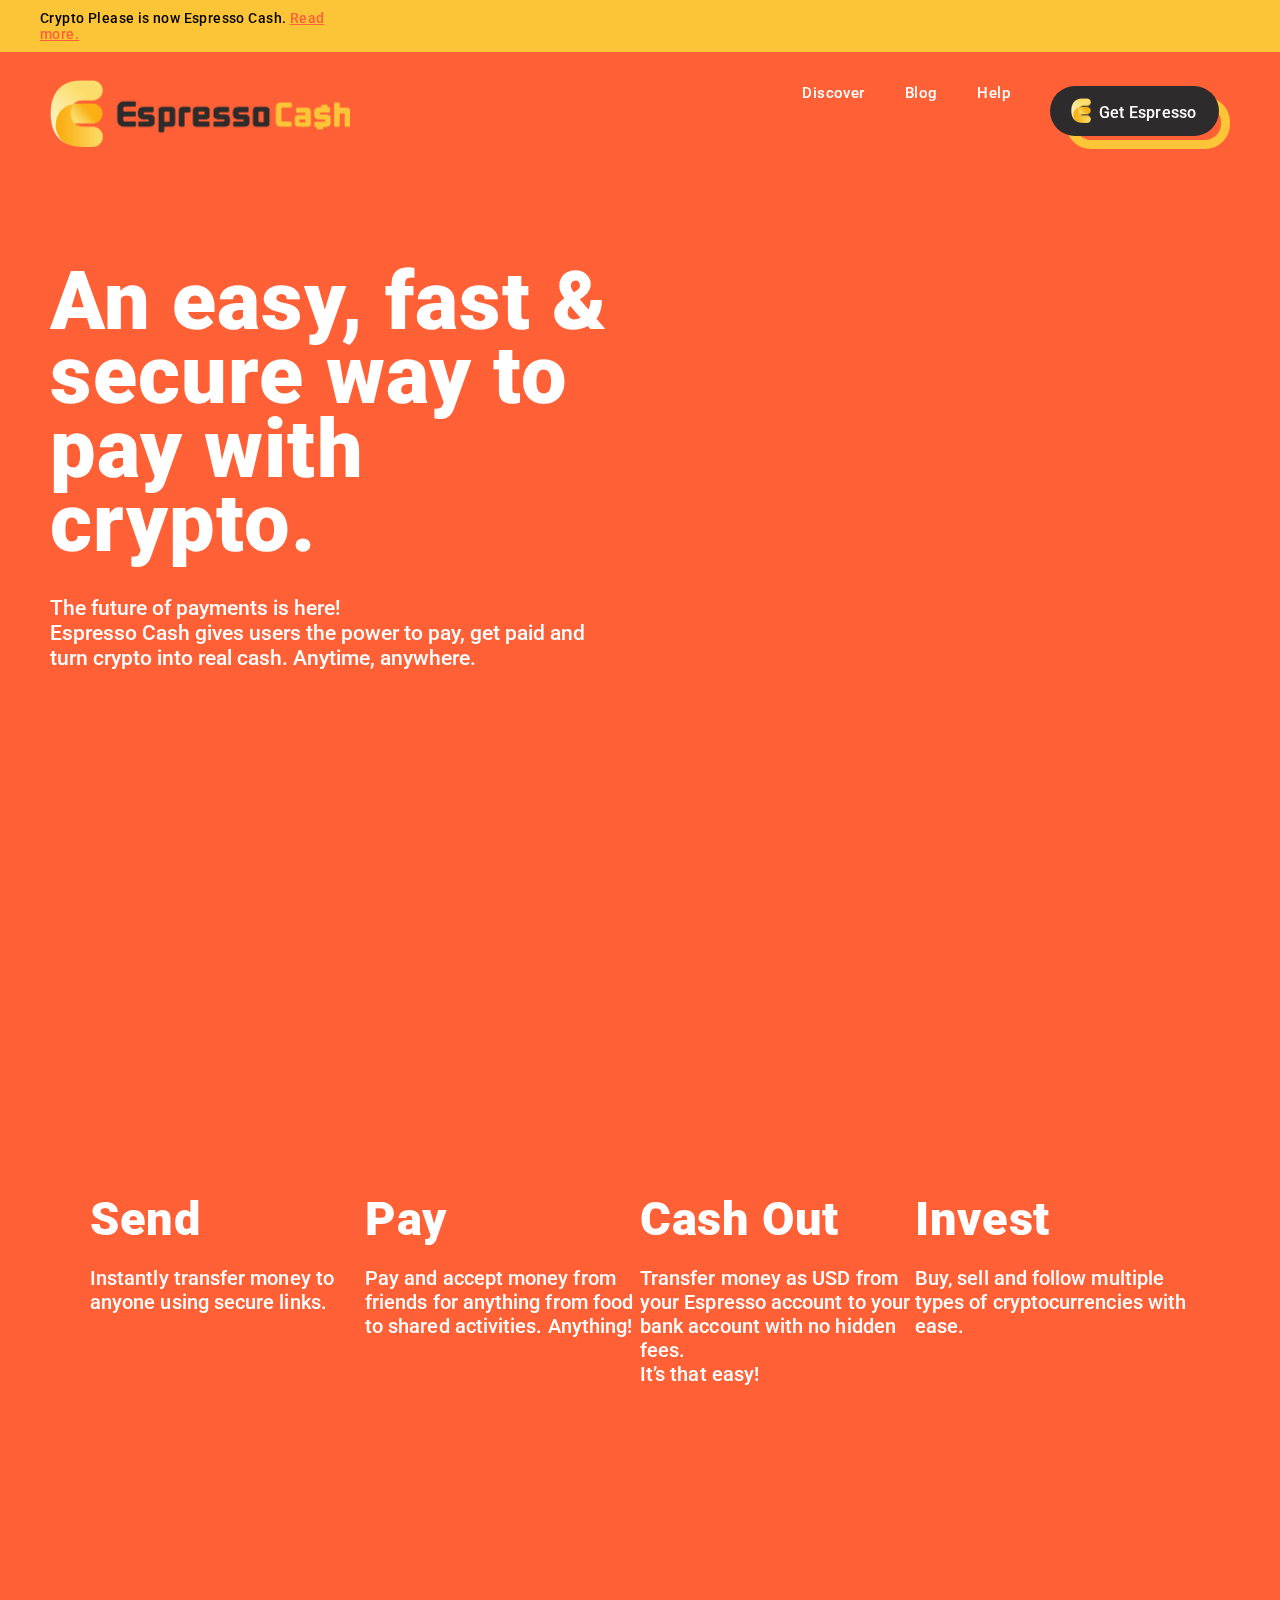
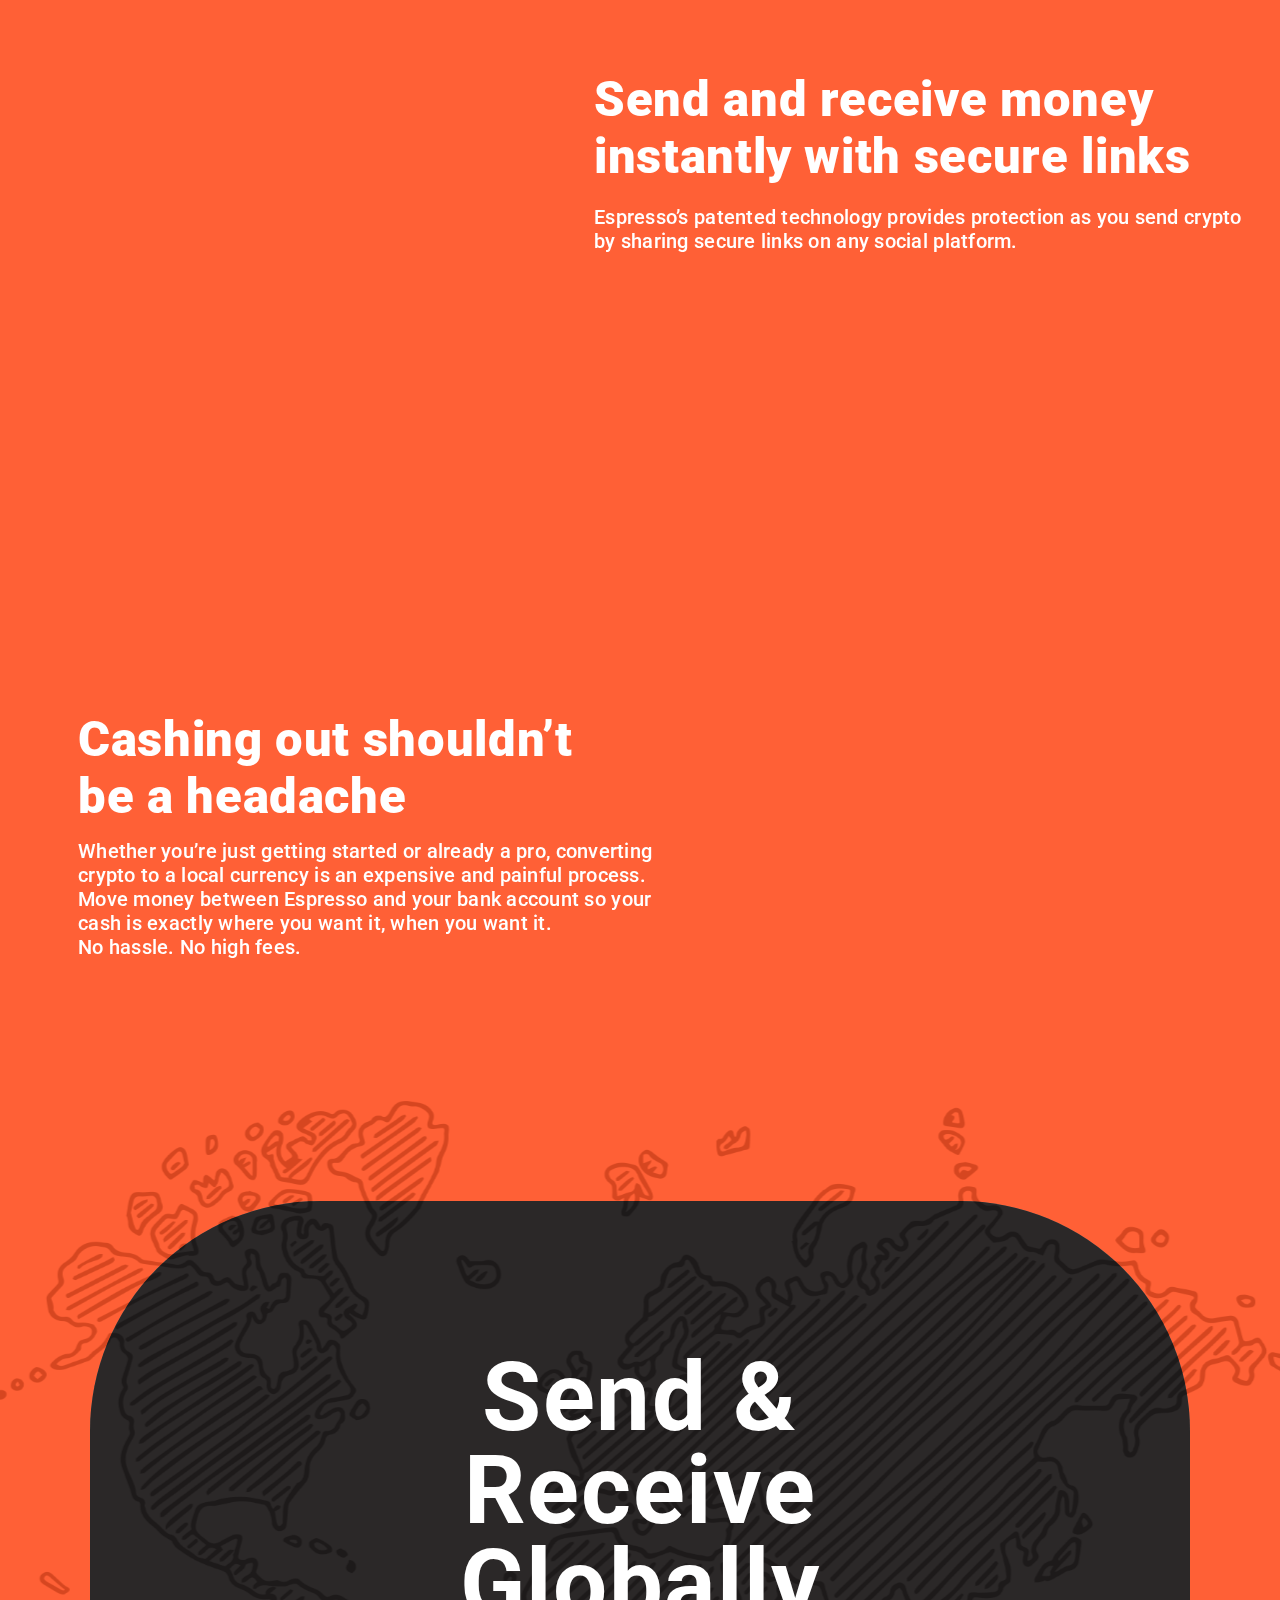
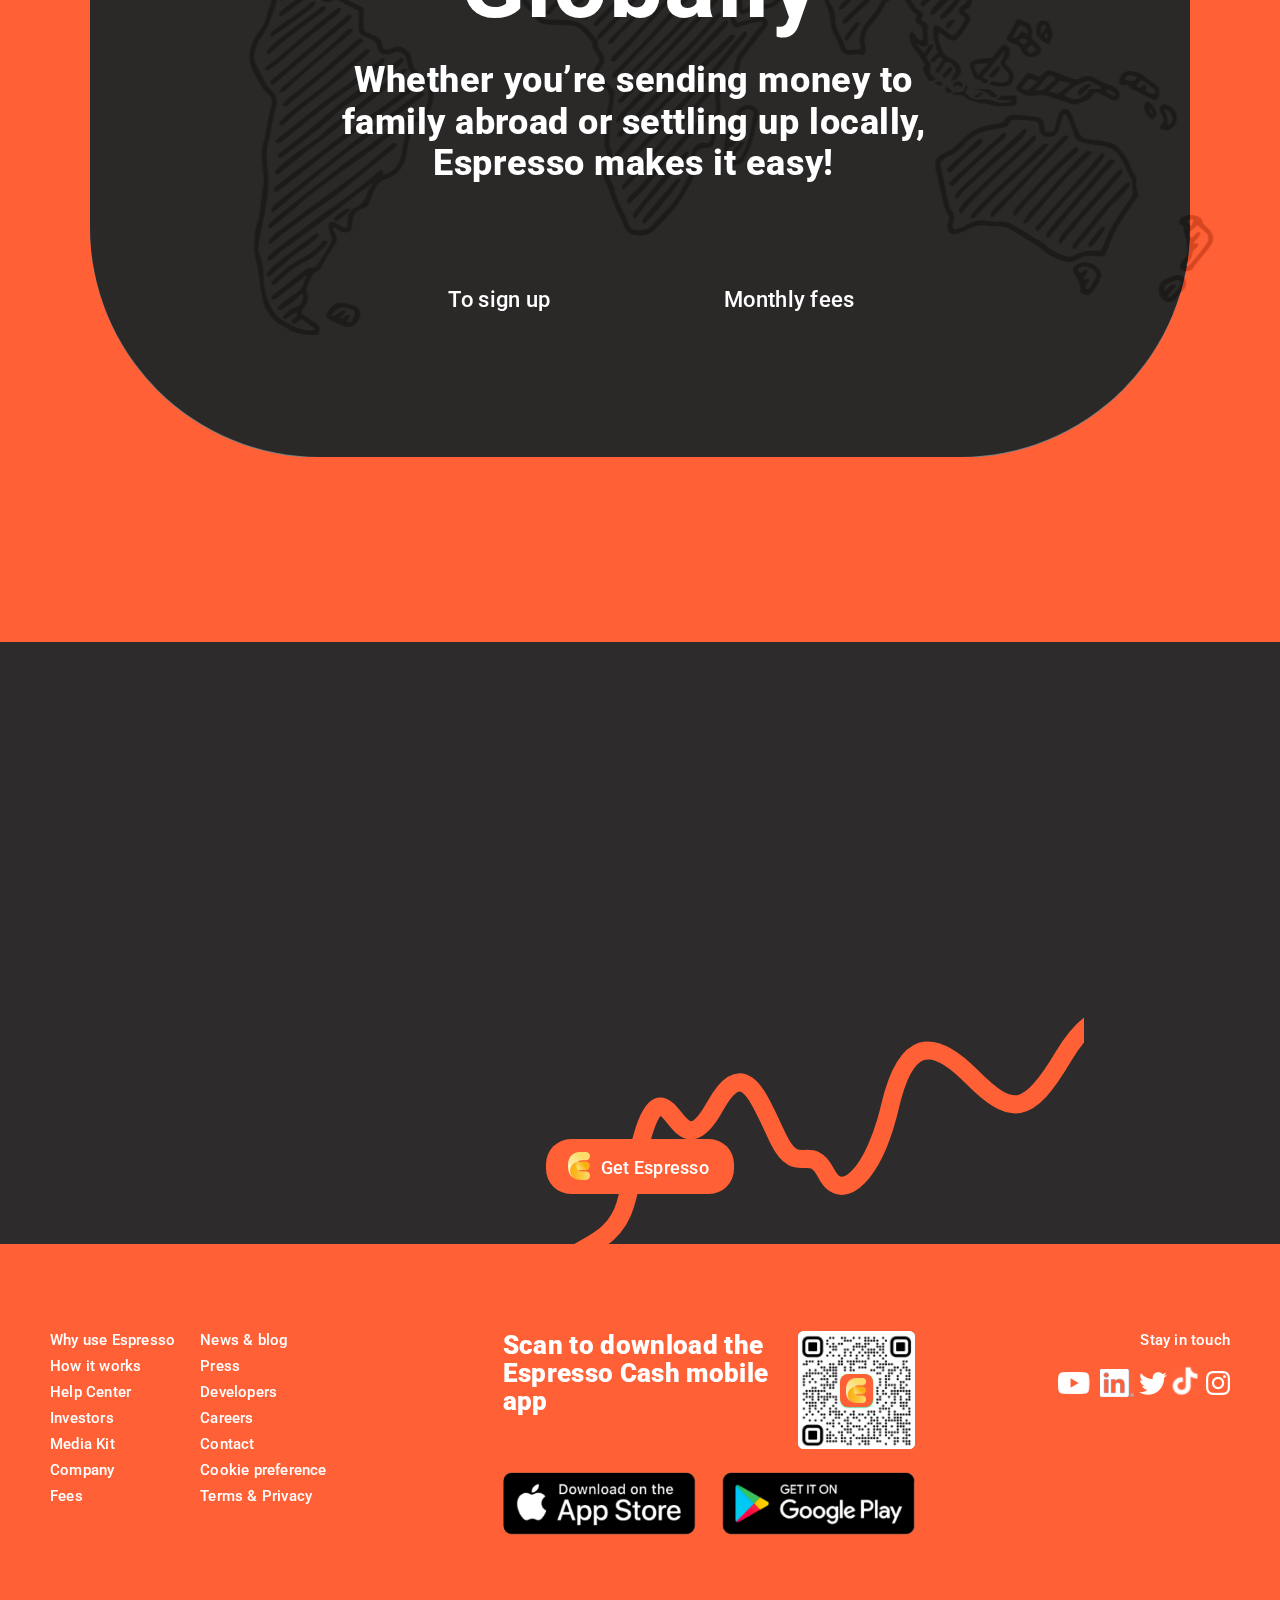
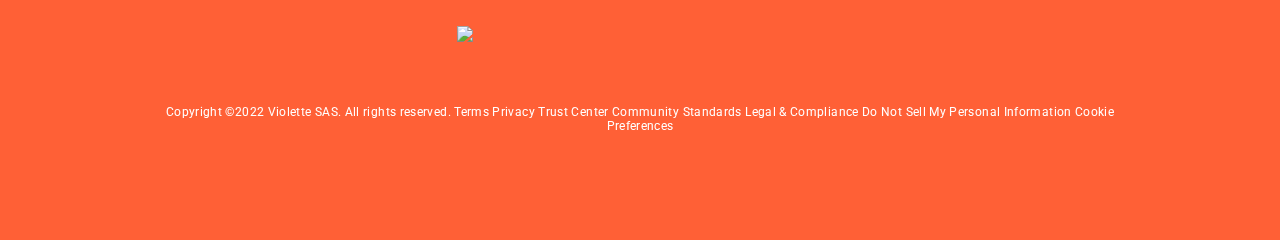
==== desktop.html @ 5529adb0 "upd" ====
<!DOCTYPE html>
<html>

<head>
  <meta charset="utf-8" />
  <!--<meta name=description content="This site was generated with Anima. www.animaapp.com"/>-->
  <link rel="shortcut icon" type=image/png href=https://animaproject.s3.amazonaws.com/home/favicon.png />
  <link rel="shortcut icon" type="image/png" href="https://animaproject.s3.amazonaws.com/home/favicon.png" />
  <meta name="og:type" content="website" />
  <meta name="twitter:card" content="photo" />
  <meta name="viewport" content="width=device-width, initial-scale=1">
  <link rel="stylesheet" type="text/css" href="css/desktop.css" />
  <link rel="stylesheet" type="text/css" href="css/styleguide.css" />
  <link rel="stylesheet" type="text/css" href="css/globals.css" />
</head>

<body style="margin: 0; background: #222121">
  <input type="hidden" id="anPageName" name="page" value="desktop" />
  <div class="container-center-horizontal">
    <div class="desktop screen">
      <div class="header-notification">
        <div class="header-message">
          <div class="header-crypto-please-is-now">
            <span class="span0">Crypto&nbsp;Please is now Espresso Cash.</span> <span class="span1">Read
              more.</span>
          </div>
          <div class="header-close">
            <img class="close" src="img/close@2x.svg" />
          </div>
        </div>
      </div>
      <div class="header roboto-medium-white-15px">
        <div class="logo-tablet">
          <img class="asset-22x-copy" src="img/asset-2-2x-copy@2x.png" />
        </div>
        <div class="header-menu">
          <div class="header-menu-link">Discover</div>
          <div class="header-menu-link">Blog</div>
          <div class="header-menu-link">Help</div>
          <div class="get-espresso-1-btn">
            <div class="overlap-group">
              <div class="rectangle-copy"></div>
              <div class="rectangle"></div>
              <img class="asset-32x" src="img/asset-3-2x-2@2x.png" />
              <div class="get-espresso">Get Espresso</div>
            </div>
          </div>
        </div>
      </div>
      <div class="pay-with-crypto">
        <div class="pay-with-crypto-txt">
          <div class="an-easy-fast-secu">An easy, fast &amp; secure way to pay with crypto.</div>
          <div class="the-future-of-paymen">
            The future of payments is here! <br />Espresso Cash gives users the power to pay, get paid and turn crypto
            into real cash. Anytime, anywhere.
          </div>
          <div class="get-espresso-1-btn-1 animate-enter15">
            <div class="overlap-group-1">
              <div class="rectangle-copy"></div>
              <div class="rectangle"></div>
              <img class="asset-32x" src="img/asset-3-2x-1@2x.png" />
              <div class="get-espresso">Get Espresso</div>
            </div>
          </div>
          <div class="scan-qr animate-enter14" show-on-scroll>
            <img class="qr-code" src="img/qr-code-1@2x.svg" />
            <div class="scan-to-download-the">Scan to download the Espresso Cash mobile app</div>
          </div>
        </div>
        <div class="pay-with-crypto-img-container">
          <img class="group-13 animate-enter13" src="img/group-13@1x.svg" />
        </div>
      </div>
      <div class="app-highlights">
        <div class="app-highlights-container">
          <div class="flex-col-1">
            <div class="send-graphic animate-enter9" show-on-scroll>
              <div class="overlap-group-global">
                <img class="highlight-img1" src="img/send-graphic@2x.svg" />
              </div>
            </div>
            <div class="place roboto-black-white-47px hightlight-title">Send</div>
            <div class="instantly-transfer-m roboto-medium-white-20px hightlight-content">
              Instantly transfer money to anyone using secure links.
            </div>
          </div>
          <div class="flex-col-2">
            <div class="receive-graphic animate-enter10" show-on-scroll>
              <div class="overlap-group-global">
                <img class="highlight-img2" src="img/receive-graphic@2x.svg" />
              </div>
            </div>
            <div class="pay roboto-black-white-47px hightlight-title">Pay</div>
            <div class="pay-and-accept-money roboto-medium-white-20px hightlight-content">
              Pay and accept money from friends for anything from food to shared activities. Anything!
            </div>
          </div>
          <div class="flex-col-3">
            <div class="cash-out-graphic animate-enter11" show-on-scroll>
              <div class="overlap-group-global">
                <img class="highlight-img3" src="img/cash-out-graphic@2x.svg" />
              </div>
            </div>
            <div class="name roboto-black-white-47px hightlight-title">Cash Out</div>
            <div class="transfer-money-as-us roboto-medium-white-20px hightlight-content">
              Transfer money as USD from your Espresso account to your bank account with no hidden fees.<br />It’s that
              easy!
            </div>
          </div>
          <div class="flex-col-4">
            <div class="invest-graphic animate-enter12" show-on-scroll>
              <div class="overlap-group-global">
                <img class="highlight-img4" src="img/invest-graphic@2x.svg" />
              </div>
            </div>
            <div class="invest roboto-black-white-47px hightlight-title">Invest</div>
            <div class="buy-sell-and-follow roboto-medium-white-20px hightlight-content">
              Buy, sell and follow multiple types of cryptocurrencies with ease.
            </div>
          </div>
        </div>
      </div>
      <div class="send-receive-1">
        <div class="send-receive-container">
          <div class="send-and-receive-mon roboto-black-white-49px send-receive-title">
            Send and receive money instantly with secure links
          </div>
          <div class="espressos-patented roboto-medium-white-20px section-content">
            Espresso’s patented technology provides protection as you send crypto by sharing secure links on any
            social platform.
          </div>
        </div>
        <img class="secure-link-graphic-1 animate-enter7" show-on-scroll src="img/secure-link-graphic-1@2x.png" />
        <div class="secure-link-graphic-2 animate-enter8" show-on-scroll>
          <div class="overlap-group-2">
            <img class="phone" src="img/secure-link-graphic@1x.svg" />
          </div>
        </div>
        <div class="cashing-out-shouldn roboto-black-white-49px send-receive-title">Cashing out shouldn’t be a headache
        </div>
        <div class="whether-youre-just roboto-medium-white-20px section-content">
          Whether you’re just getting started or already a pro, converting crypto to a local currency is an
          expensive and painful process. Move money between Espresso and your bank account so your cash is exactly
          where you want it, when you want it.<br />No hassle. No high fees.
        </div>

      </div>
      <div class="send-globally">
        <div class="send-globally-container">
          <div class="grey-frame">
            <div class="send-receive-globa">Send &amp; Receive<br />Globally</div>
            <div class="send-or-receive-mone">
              Whether you’re sending money to family abroad or settling up locally, Espresso makes it easy!
            </div>
            <div class="flex-row-1">
              <div class="flex-col-5">
                <div class="x0 animate-enter6" show-on-scroll>
                  <div class="price-container">
                    <div class="price">$0</div>
                    <div class="price-1">$0</div>
                    <div class="price-2 roboto-bold-white-76px">$0</div>
                    <div class="price-2 roboto-bold-white-76px">$0</div>
                  </div>
                </div>
                <div class="to-sign-up">To sign up</div>
              </div>
              <div class="flex-col-6">
                <div class="x0-1 animate-enter5" show-on-scroll>
                  <div class="price-container">
                    <div class="price">$0</div>
                    <div class="price-1">$0</div>
                    <div class="price-2 roboto-bold-white-76px">$0</div>
                    <div class="price-2 roboto-bold-white-76px">$0</div>
                  </div>
                </div>
                <div class="monthly-fees">Monthly fees</div>
              </div>
            </div>
          </div>
        </div>
      </div>
      <div class="investments">
        <div class="investment-container-1">
          <div class="investments-text animate-enter4" show-on-scroll>
            <div class="manage-your-crypto-a roboto-black-white-49px  send-receive-title">
              Manage your crypto and stablecoin investments.
            </div>
            <div class="whether-youre-just-1  section-content">
              Whether you’re just getting started or already a pro, Espresso Cash makes investing easy.
            </div>
          </div>
          <div class="phone-investments animate-enter2" show-on-scroll>
            <img class="bitmap" src="img/phone-investments@1x.svg" />
          </div>
        </div>
        <div class="but-first">
          <div class="overlap-group-3">
            <div class="but-first-1 animate-enter1" show-on-scroll>But first,</div>
            <h1 class="title animate-enter" show-on-scroll>Espresso!</h1>
          </div>
        </div>
        <div class="overlap-group1-1">
          <img class="asset-32x-1" src="img/asset-3-2x@2x.png" />
          <div class="get-espresso-1">Get Espresso</div>
        </div>
      </div>
      <div class="footer">
        <div class="footer-container">
          <div class="flex-col-7 roboto-medium-white-15px">
            <div class="flex-row-3">
              <div class="flex-col-8">
                <div class="header-link">Why use Espresso</div>
                <div class="header-link">How it works</div>
                <div class="header-link">Help Center</div>
                <div class="header-link">Investors</div>
                <div class="header-link">Media Kit</div>
                <div class="header-link">Company</div>
                <div class="header-link">Fees</div>
              </div>
              <div class="flex-col-9">
                <div class="header-link">News &amp; blog</div>
                <div class="header-link">Press</div>
                <div class="header-link">Developers</div>
                <div class="header-link">Careers</div>
                <div class="header-link">Contact</div>
                <div class="header-link">Cookie preference</div>
                <div class="header-link">Terms & Privacy</div>
              </div>
            </div>
          </div>
          <div class="scan-to-download-the-1">
            <img class="qr-code-1" src="img/qr-code@2x.svg" />
            Scan to download the Espresso Cash mobile app
            <img class="download-app-img" src="img/android-ios-appstore-icon@2x.png" />
          </div>
          <div class="flex-col-10">
            <div class="follow-flex">
              <div class="stay-in-touch roboto-medium-white-15px">Stay in touch</div>
              <div class="social-icons">
                <div class="flex-col-11">
                  <img class="youtube" src="img/youtube@2x.svg" />
                  <img class="object-1" src="img/object@2x.svg" />
                  <img class="twitter" src="img/twitter@2x.png" />
                  <img class="tiktok" src="img/tiktok@2x.svg" />
                  <img class="instagram" src="img/instagram@2x.png" />
                </div>
              </div>
            </div>
          </div>
        </div>
        <div class="flex-col-13">
          <img class="asset-22x" src="img/asset-2-2x@2x.png" />
          <p class="copyright-2022-viol">
            <br />Copyright ©2022 Violette SAS. All rights reserved. Terms Privacy Trust Center Community Standards
            Legal &amp; Compliance Do Not Sell My Personal Information Cookie Preferences
          </p>
        </div>
      </div>
    </div>
  </div>
  <script>
    function ShowOnScroll() {
      this.toShow = [];
      this.nextEventY = undefined;
    }

    ShowOnScroll.prototype.show = function (e) {
      e.style.display = "";
    };

    ShowOnScroll.prototype.hide = function (e) {
      e.style.display = "none";
    };

    ShowOnScroll.prototype.getTop = function (e) {
      if (e.Top != undefined && e.Top != 0) {
        return e.Top;
      }
      var top = 0;
      var iter = e;
      do {
        top += iter.offsetTop || 0;
        iter = iter.offsetParent;
      } while (iter);
      e.Top = top;
      return top;
    };

    ShowOnScroll.prototype.onScroll = function () {
      var screenBottom = window.pageYOffset + window.innerHeight;
      if (this.nextEventY == undefined || this.nextEventY > screenBottom) {
        return;
      }
      this.nextEventY = undefined;
      for (var i = 0; i < this.toShow.length; i++) {
        var e = this.toShow[i];
        var top = this.getTop(e);
        if (top < screenBottom) {
          this.show(e);
          this.toShow.shift();
          i--;
        } else {
          this.nextEventY = top;
          break;
        }
      }
    };

    ShowOnScroll.prototype.resetScrolling = function () {
      // Clear state
      var screenBottom = window.pageYOffset + window.innerHeight;
      for (var i = 0; i < this.toShow.length; i++) {
        var e = this.toShow[i];
        this.show(e);
      }
      this.toShow = [];
      this.nextEventY == undefined;

      // Collect items
      var itemsToShowOnScroll = Array.prototype.slice.call(document.getElementsByTagName("*"));
      itemsToShowOnScroll = itemsToShowOnScroll.filter(function (e) {
        return e.getAttribute("show-on-scroll") != undefined;
      });
      var getTop = this.getTop;
      itemsToShowOnScroll.sort(function (a, b) {
        return getTop(a) - getTop(b);
      });
      for (var i = 0; i < itemsToShowOnScroll.length; i++) {
        var e = itemsToShowOnScroll[i];
        var top = this.getTop(e);
        if (top < screenBottom) {
          continue;
        }
        this.toShow.push(e);
        this.hide(e);
        this.nextEventY = this.nextEventY != undefined ? this.nextEventY : top;
      }
    };

    ShowOnScroll.prototype.handleEvent = function (e) {
      switch (e.type) {
        case "scroll":
          this.onScroll();
          break;
        case "resize":
          this.resetScrolling();
          break;
      }
    };

    ShowOnScroll.prototype.init = function () {
      this.resetScrolling();
      window.addEventListener("scroll", this);
      window.addEventListener("resize", this);
    };

    // After anima-src
    setTimeout(function () {
      var instShowOnScroll = new ShowOnScroll();
      instShowOnScroll.init();
    }, 250);
  </script>
</body>

</html>
---- css/desktop.css ----
/* screen - desktop */

.desktop {
  align-items: center;
  background-color: var(--outrageous-orange);
  display: flex;
  flex-direction: column;
  width: 100%;
}

.desktop .header-notification {
  align-items: center;
  background-color: var(--sunglow);
  display: flex;
  height: 52px;
  width: 100%;
  justify-content: center;
}

.desktop .header-message {
  display: flex;
  max-width: 1240px;
  width: 100%;
  justify-content: space-between;
  align-items: center;
  padding-left: 20px;
  padding-right: 20px;
}

.desktop .header-crypto-please-is-now {
  color: transparent;
  font-family: var(--font-family-roboto);
  font-size: var(--font-size-xs);
  font-weight: 500;
  letter-spacing: 0.41px;
  min-height: 16px;
  width: 326px;
}

.desktop .header-close {
  width: 15px;
}

.desktop .close {
  height: 15px;
  width: 15px;
}

.desktop .span0 {
  color: var(--black);
}

.desktop .span1 {
  color: var(--outrageous-orange);
  text-decoration: underline;
}

.desktop .header {
  align-items: center;
  display: flex;
  margin-top: 28px;
  max-width: 1376px;
  width: 100%;
  justify-content: space-between;
  padding-left: 50px;
  padding-right: 50px;
}

.desktop .header-menu {
  align-items: center;
  display: flex;
  max-width: 900px;
  width: 100%;
  justify-content: flex-end;
}

.desktop .logo-tablet {
  align-self: flex-start;
  flex-grow: 1;
}

.desktop .asset-22x-copy {
  width: 300px;
}

.desktop .header-menu-link {
  letter-spacing: 0.41px;
  min-height: 64px;
  margin-left: 40px;
  font-weight: 500;
}

.desktop .get-espresso-1-btn {
  align-items: flex-start;
  align-self: flex-end;
  display: flex;
  height: 62px;
  margin-left: 40px;
  min-width: 179px;
}

.desktop .overlap-group {
  height: 63px;
  position: relative;
  width: 180px;
}

.desktop .rectangle-copy {
  border: 9px solid;
  border-color: var(--sunglow);
  border-radius: 25px;
  height: 52px;
  left: 16px;
  position: absolute;
  top: 11px;
  width: 164px;
}

.desktop .rectangle {
  background-color: var(--thunder);
  border-radius: 25px;
  height: 50px;
  left: 0;
  position: absolute;
  top: 0;
  width: 169px;
}

.desktop .asset-32x {
  height: 25px;
  left: 21px;
  position: absolute;
  top: 12px;
  width: 20px;
}

.desktop .get-espresso {
  color: var(--white);
  font-family: var(--font-family-roboto);
  font-size: 16px;
  font-weight: 500;
  left: 49px;
  letter-spacing: 0.21px;
  position: absolute;
  top: 17px;
}

.desktop .pay-with-crypto {
  display: flex;
  align-items: flex-start;
  margin-top: 114px;
  padding-left: 50px;
  padding-right: 50px;
  max-width: 1376px;
  width: 100%;
}

.desktop .pay-with-crypto-txt {
  align-items: flex-start;
  display: flex;
  flex-direction: column;
  width: 628px;
}

.desktop .an-easy-fast-secu {
  color: var(--white);
  font-family: var(--font-family-roboto);
  font-size: 81px;
  font-weight: 900;
  letter-spacing: 1.08px;
  line-height: 74px;
}

.desktop .the-future-of-paymen {
  color: var(--white);
  font-family: var(--font-family-roboto);
  font-size: var(--font-size-l);
  font-weight: 500;
  margin-top: 35px;
  min-height: 75px;
  line-height: 25px;
}

.desktop .get-espresso-1-btn-1 {
  height: 62px;
  margin-top: 56px;
  opacity: 0;
  transform: scale(1.1);
  width: 179px;
}

.desktop .get-espresso-1-btn-1.animate-enter15 {
  animation: animate-enter15-frames 0.40s ease-in-out 0.00s 1 normal forwards;
  opacity: 0;
  transform: scale(1.1);
}

@keyframes animate-enter15-frames {
  from {
    opacity: 0;
    transform: scale(1.1);
  }

  to {
    opacity: 1;
    transform: scale(1);
  }
}

.desktop .overlap-group-1 {
  height: 63px;
  left: 0px;
  position: relative;
  top: 0px;
  width: 180px;
}

.desktop .scan-qr {
  height: 118px;
  margin-left: 0.14px;
  margin-top: 55px;
  opacity: 0;
  position: relative;
  transform: scale(1.1);
  width: 322px;
}

.desktop .scan-qr.animate-enter14 {
  animation: animate-enter14-frames 0.40s ease-in-out 0.25s 1 normal forwards;
  opacity: 0;
  transform: scale(1.1);
}

@keyframes animate-enter14-frames {
  from {
    opacity: 0;
    transform: scale(1.1);
  }

  to {
    opacity: 1;
    transform: scale(1);
  }
}

.desktop .qr-code {
  height: 118px;
  left: 205px;
  position: absolute;
  top: 0;
  width: 117px;
}

.desktop .scan-to-download-the {
  color: var(--white);
  font-family: var(--font-family-roboto);
  font-size: var(--font-size-xl);
  font-weight: 900;
  left: 0;
  letter-spacing: 0.35px;
  line-height: 28px;
  position: absolute;
  top: 0px;
  width: 198px;
}

.desktop .pay-with-crypto-img-container {
  position: relative;
  margin-left: 60px;
}


.desktop .group-13 {
  opacity: 0;
  transform: translate(0, 25px);
  width: 100%;
}

.desktop .group-13.animate-enter13 {
  animation: animate-enter13-frames 0.90s ease-in-out 0.00s 1 normal forwards;
  display: block;
  opacity: 0;
  transform: translate(0, 25px);
}

@keyframes animate-enter13-frames {
  from {
    opacity: 0;
    transform: translate(0, 25px);
  }

  to {
    opacity: 1;
    transform: translate(0, 0);
  }
}

.desktop .app-highlights {
  align-items: center;
  display: flex;
  margin-top: 145px;
  width: 100%;
  justify-content: center;
}

.desktop .app-highlights-container {
  display: grid;
  grid-template-columns: 1fr 1fr 1fr 1fr;
  grid-template-rows: 1fr;
  justify-content: space-between;
  width: 100%;
  max-width: 1100px;
}

.desktop .flex-col-1 {
  align-items: center;
  display: flex;
  flex-direction: column;
  flex-grow: 1;
}

.desktop .send-graphic {
  opacity: 0;
  transform: translate(25px, 0);
}

.desktop .send-graphic.animate-enter9 {
  animation: animate-enter9-frames 0.40s ease-in-out 0.30s 1 normal forwards;
  opacity: 0;
  transform: translate(25px, 0);
}

@keyframes animate-enter9-frames {
  from {
    opacity: 0;
    transform: translate(25px, 0);
  }

  to {
    opacity: 1;
    transform: translate(0, 0);
  }
}

.desktop .overlap-group-global {
  height: 134px;
  width: 133px;
  margin: auto;
  background-image: url(../img/oval.svg);
  position: relative;
  background-size: contain;
  background-repeat: no-repeat;
}

.desktop .highlight-img1 {
  position: absolute;
  bottom: 8px;
  left: -12px;
}

.desktop .highlight-img2 {
  position: absolute;
  bottom: 8px;
  left: -56px;
}

.desktop .highlight-img3 {
  position: absolute;
  bottom: 8px;
  left: -42px;
}

.desktop .highlight-img4 {
  position: absolute;
  bottom: 8px;
  left: -13px;
}

.desktop .oval {
  border: 9px solid;
  border-color: var(--sunglow);
  border-radius: 66.29px;
  height: 133px;
  left: 11px;
  position: absolute;
  top: 92px;
  width: 133px;
}

.desktop .group-12 {
  align-items: center;
  display: flex;
  flex-direction: column;
  left: 0;
  min-height: 215px;
  position: absolute;
  top: 0;
  width: 133px;
}

.desktop .copy-container {
  align-items: flex-end;
  display: flex;
  height: 21px;
  margin-right: 8.08px;
  min-width: 39px;
}

.desktop .fill-6-copy {
  height: 13px;
  width: 9px;
}

.desktop .fill-8-copy {
  align-self: flex-start;
  height: 17px;
  margin-left: 6px;
  width: 6px;
}

.desktop .fill-10-copy {
  height: 10px;
  margin-bottom: 0.9px;
  margin-left: 7px;
  width: 10px;
}

.desktop .fill-container {
  height: 191px;
  margin-top: 4px;
  position: relative;
  width: 133px;
}

.desktop .fill-1 {
  height: 133px;
  left: 0;
  position: absolute;
  top: 58px;
  width: 133px;
}

.desktop .fill-1-copy {
  height: 191px;
  left: 10px;
  position: absolute;
  top: 0;
  width: 111px;
}

.desktop .fill-4-copy {
  height: 31px;
  left: 59px;
  position: absolute;
  top: 37px;
  width: 22px;
}

.desktop .place {
  letter-spacing: 0.63px;
  margin-top: 20px;
  width: 100%;
}

.desktop .instantly-transfer-m {
  letter-spacing: 0.07px;
  margin-top: 20px;
  min-height: 141px;
}

.desktop .flex-col-2 {
  align-items: center;
  display: flex;
  flex-direction: column;
  flex-grow: 1;
}

.desktop .receive-graphic {
  opacity: 0;
  transform: translate(25px, 0);
}

.desktop .receive-graphic.animate-enter10 {
  animation: animate-enter10-frames 0.40s ease-in-out 0.45s 1 normal forwards;
  opacity: 0;
  transform: translate(25px, 0);
}

@keyframes animate-enter10-frames {
  from {
    opacity: 0;
    transform: translate(25px, 0);
  }

  to {
    opacity: 1;
    transform: translate(0, 0);
  }
}

.desktop .oval-1 {
  border: 9px solid;
  border-color: var(--sunglow);
  border-radius: 66.29px;
  height: 133px;
  left: 55px;
  position: absolute;
  top: 37px;
  width: 133px;
}

.desktop .fill-1-1 {
  height: 133px;
  left: 43px;
  position: absolute;
  top: 28px;
  width: 133px;
}

.desktop .fill-container-1 {
  height: 124px;
  left: 0;
  position: absolute;
  top: 0;
  width: 172px;
}

.desktop .fill-1-2 {
  height: 81px;
  left: 19px;
  position: absolute;
  top: 43px;
  width: 153px;
}

.desktop .fill-4 {
  height: 47px;
  left: 16px;
  position: absolute;
  top: 6px;
  width: 47px;
}

.desktop .fill-6 {
  height: 30px;
  left: 31px;
  position: absolute;
  top: 14px;
  width: 15px;
}

.desktop .fill-8 {
  height: 9px;
  left: 12px;
  position: absolute;
  top: 0;
  width: 11px;
}

.desktop .fill-10 {
  height: 12px;
  left: 0;
  position: absolute;
  top: 6px;
  width: 14px;
}

.desktop .pay {
  letter-spacing: 0.63px;
  margin-top: 20px;
  width: 100%;
}

.desktop .pay-and-accept-money {
  letter-spacing: 0.07px;
  margin-top: 20px;
  width: 100%;
}

.desktop .flex-col-3 {
  align-items: center;
  display: flex;
  flex-direction: column;
  flex-grow: 1;
}

.desktop .cash-out-graphic {
  opacity: 0;
  transform: translate(25px, 0);
}

.desktop .cash-out-graphic.animate-enter11 {
  animation: animate-enter11-frames 0.40s ease-in-out 0.60s 1 normal forwards;
  opacity: 0;
  transform: translate(25px, 0);
}

@keyframes animate-enter11-frames {
  from {
    opacity: 0;
    transform: translate(25px, 0);
  }

  to {
    opacity: 1;
    transform: translate(0, 0);
  }
}

.desktop .oval-copy {
  border: 9px solid;
  border-color: var(--sunglow);
  border-radius: 66.29px;
  height: 133px;
  left: 42px;
  position: absolute;
  top: 16px;
  width: 133px;
}

.desktop .oval-copy-6 {
  background-color: var(--thunder);
  border-radius: 67.29px;
  height: 135px;
  left: 29px;
  position: absolute;
  top: 6px;
  width: 135px;
}

.desktop .fill-container-2 {
  height: 106px;
  left: 0;
  position: absolute;
  top: 0;
  width: 142px;
}

.desktop .fill-1-3 {
  height: 66px;
  left: 43px;
  position: absolute;
  top: 19px;
  width: 67px;
}

.desktop .fill-2 {
  height: 20px;
  left: 69px;
  position: absolute;
  top: 42px;
  width: 18px;
}

.desktop .fill-4-1 {
  height: 106px;
  left: 0;
  position: absolute;
  top: 0;
  width: 141px;
}

.desktop .fill-6-1 {
  height: 13px;
  left: 123px;
  position: absolute;
  top: 77px;
  width: 19px;
}

.desktop .fill-9 {
  height: 9px;
  left: 116px;
  position: absolute;
  top: 92px;
  width: 13px;
}

.desktop .name {
  letter-spacing: 0.63px;
  margin-top: 20px;
  width: 100%;
}

.desktop .transfer-money-as-us {
  letter-spacing: 0.07px;
  margin-top: 20px;
  width: 100%;
}

.desktop .flex-col-4 {
  align-items: center;
  display: flex;
  flex-direction: column;
  flex-grow: 1;
}

.desktop .invest-graphic {
  opacity: 0;
  transform: translate(25px, 0);
}

.desktop .invest-graphic.animate-enter12 {
  animation: animate-enter12-frames 0.40s ease-in-out 0.75s 1 normal forwards;
  opacity: 0;
  transform: translate(25px, 0);
}

@keyframes animate-enter12-frames {
  from {
    opacity: 0;
    transform: translate(25px, 0);
  }

  to {
    opacity: 1;
    transform: translate(0, 0);
  }
}

.desktop .oval-copy-2 {
  border: 9px solid;
  border-color: var(--sunglow);
  border-radius: 66.29px;
  height: 133px;
  left: 13px;
  position: absolute;
  top: 42px;
  width: 133px;
}

.desktop .fill-1-4 {
  height: 133px;
  left: 0;
  position: absolute;
  top: 32px;
  width: 133px;
}

.desktop .group-6 {
  align-items: flex-start;
  background-image: url(../img/fill-1-5@2x.svg);
  background-size: 100% 100%;
  display: flex;
  height: 164px;
  justify-content: flex-end;
  left: 2px;
  min-width: 131px;
  padding: 26.9px 41.3px;
  position: absolute;
  top: 0;
}

.desktop .fill-4-2 {
  height: 24px;
  width: 29px;
}

.desktop .invest {
  letter-spacing: 0.63px;
  margin-top: 20px;
  width: 100%;
}

.desktop .buy-sell-and-follow {
  letter-spacing: 0.07px;
  margin-top: 20px;
  width: 100%;
}

.desktop .send-receive-1 {
  margin-top: 264px;
  width: 100%;
  position: relative;
  max-width: 1224px;
}

.desktop .overlap-group-container {
  height: 906px;
  position: relative;
}

.desktop .send-receive-container {
  z-index: 1;
  margin-left: 566px;
  height: 930px;
}

.desktop .send-and-receive-mon {
  letter-spacing: 0.65px;
}

.desktop .espressos-patented {
  letter-spacing: 0.27px;
  margin-top: 20px;
}

.desktop .overlap-group6 {
  height: 898px;
  left: 0;
  position: absolute;
  top: 0px;
}

.desktop .cashing-out-shouldn {
  left: 50px;
  letter-spacing: 0.65px;
  position: absolute;
  top: 640px;
  width: 536px;
}

.desktop .whether-youre-just {
  left: 50px;
  letter-spacing: 0.27px;
  position: absolute;
  top: 768px;
  width: 582px;
}

.desktop .secure-link-graphic-1 {
  display: block;
  left: 50px;
  opacity: 0;
  position: absolute;
  top: 0;
  transform: translate(-25px, 0);
  width: 395px;
}

.desktop .secure-link-graphic-1.animate-enter7 {
  animation: animate-enter7-frames 0.40s ease-in-out 0.25s 1 normal forwards;
  display: block;
  opacity: 0;
  transform: translate(-25px, 0);
}

@keyframes animate-enter7-frames {
  from {
    opacity: 0;
    transform: translate(-25px, 0);
  }

  to {
    opacity: 1;
    transform: translate(0, 0);
  }
}

.desktop .secure-link-graphic-2 {
  height: 370px;
  right: 20px;
  opacity: 0;
  position: absolute;
  top: 327px;
  transform: translate(25px, 0);
  width: 790px;
}

.desktop .secure-link-graphic-2.animate-enter8 {
  animation: animate-enter8-frames 0.40s ease-in-out 0.25s 1 normal forwards;
  opacity: 0;
  transform: translate(25px, 0);
}

@keyframes animate-enter8-frames {
  from {
    opacity: 0;
    transform: translate(25px, 0);
  }

  to {
    opacity: 1;
    transform: translate(0, 0);
  }
}

.desktop .overlap-group-2 {
  position: relative;
}

.desktop .object {
  height: 346px;
  left: 0;
  position: absolute;
  top: 24px;
  width: 789px;
}

.desktop .phone {
  right: 0px;
  position: absolute;
  top: 0;
  width: 100%;
}

.desktop .send-globally {
  align-items: flex-start;
  display: flex;
  max-width: 1456px;
  width: 100%;
  margin-top: 100px;
  margin-bottom: 100px;
}

.desktop .send-globally-container {
  background-image: url(../img/globe-map-graphic@1x.svg);
  background-position: center top;
  background-size: 100% auto;
  background-repeat: no-repeat;
  display: flex;
  width: 100%;
  justify-content: center;
}

.desktop .grey-frame {
  position: relative;
  background: rgb(23 20 20 / 81%);
  backdrop-filter: grayscale(1) contrast(2.5);
  display: flex;
  flex-direction: column;
  width: 100%;
  max-width: 1100px;
  border-radius: 230px;
  align-items: center;
  padding-bottom: 80px;
  margin-left: 50px;
  margin-right: 50px;
  margin-top: 100px;
  margin-bottom: 85px;
}

.desktop .send-receive-globa {
  color: var(--white);
  font-family: var(--font-family-roboto);
  font-size: 96px;
  font-weight: 700;
  letter-spacing: 1.71px;
  line-height: 93.5px;
  margin-top: 150px;
  max-width: 693px;
  text-align: center;
}

.desktop .send-or-receive-mone {
  color: var(--white);
  font-family: var(--font-family-roboto);
  font-size: 36px;
  font-weight: 800;
  letter-spacing: 0.53px;
  line-height: 41.5px;
  margin-right: 13.0px;
  margin-top: 29px;
  min-height: 125px;
  text-align: center;
  max-width: 663px;
  width: 100%;
}

.desktop .flex-row-1 {
  align-items: flex-start;
  display: flex;
  height: 119px;
  margin-left: 6.64px;
  margin-top: 73px;
}

.desktop .flex-col-5 {
  align-items: center;
  display: flex;
  flex-direction: column;
  min-height: 119px;
  width: 126px;
}

.desktop .x0 {
  height: 64px;
  opacity: 0;
  transform: scale(1.1);
  width: 126px;
}

.desktop .x0.animate-enter6 {
  animation: animate-enter6-frames 0.60s ease-in-out 0.25s 1 normal forwards;
  opacity: 0;
  transform: scale(1.1);
}

@keyframes animate-enter6-frames {
  from {
    opacity: 0;
    transform: scale(1.1);
  }

  to {
    opacity: 1;
    transform: scale(1);
  }
}

.desktop .price-container {
  height: 64px;
  left: 15px;
  position: relative;
  top: -1px;
  width: 98px;
}

.desktop .price {
  color: var(--sunglow);
  font-family: var(--font-family-roboto);
  font-size: 76px;
  font-weight: 700;
  left: 8px;
  letter-spacing: 1.35px;
  line-height: 53px;
  position: absolute;
  text-align: center;
  top: 11px;
  white-space: nowrap;
}

.desktop .price-1 {
  color: var(--thunder);
  font-family: var(--font-family-roboto);
  font-size: 76px;
  font-weight: 700;
  left: 6px;
  letter-spacing: 1.35px;
  line-height: 53px;
  position: absolute;
  text-align: center;
  top: 2px;
  white-space: nowrap;
}

.desktop .price-2 {
  left: 0;
  letter-spacing: 1.35px;
  line-height: 53px;
  position: absolute;
  text-align: center;
  top: 0;
  white-space: nowrap;
}

.desktop .to-sign-up {
  color: var(--white);
  font-family: var(--font-family-roboto);
  font-size: 22px;
  font-weight: 500;
  letter-spacing: 0.29px;
  line-height: 26px;
  margin-left: 10.27px;
  margin-top: 29px;
  min-height: 26px;
  min-width: 105px;
  text-align: center;
  white-space: nowrap;
}

.desktop .flex-col-6 {
  align-items: flex-start;
  display: flex;
  flex-direction: column;
  margin-left: 166px;
  min-height: 119px;
  width: 132px;
}

.desktop .x0-1 {
  height: 64px;
  margin-left: 0.36px;
  opacity: 0;
  transform: scale(1.1);
  width: 126px;
}

.desktop .x0-1.animate-enter5 {
  animation: animate-enter5-frames 0.60s ease-in-out 0.25s 1 normal forwards;
  opacity: 0;
  transform: scale(1.1);
}

@keyframes animate-enter5-frames {
  from {
    opacity: 0;
    transform: scale(1.1);
  }

  to {
    opacity: 1;
    transform: scale(1);
  }
}

.desktop .monthly-fees {
  color: var(--white);
  font-family: var(--font-family-roboto);
  font-size: 22px;
  font-weight: 500;
  letter-spacing: 0.29px;
  line-height: 26px;
  margin-top: 29px;
  min-height: 26px;
  min-width: 132px;
  text-align: center;
  white-space: nowrap;
}

.desktop .investments {
  width: 100%;
  background-color: var(--thunder);
  align-items: center;
  display: flex;
  flex-direction: column;
  padding-top: 141px;
  position: relative;
  background-image: url("../img/investment-graphic@1x.svg");
  background-repeat: no-repeat;
  background-size: contain;
  background-position: 0px 372px;
  padding-bottom: 50px;
}

.desktop .investment-container-1 {
  display: flex;
  justify-content: space-between;
  max-width: 1060px;
  width: 100%;
  position: relative;
}

.desktop .investment-graphic {
  left: 0;
  position: absolute;
  top: 372px;
  width: 100%;
}

.desktop .but-first {
  align-items: flex-start;
  display: flex;
  height: 146px;
  margin-top: 150px;
}

.desktop .overlap-group-3 {
  position: relative;
  width: 100%;
  max-width: 514px;
}

.desktop .title {
  color: var(--white);
  font-family: var(--font-family-roboto);
  font-size: 100px;
  font-weight: 900;
  left: 61px;
  letter-spacing: 1.33px;
  line-height: 74px;
  opacity: 0;
  top: 72px;
  transform: translate(25px, 0);
  white-space: nowrap;
}

.desktop .title.animate-enter {
  animation: animate-enter-frames 0.40s ease-in-out 0.45s 1 normal forwards;
  opacity: 0;
  transform: translate(25px, 0);
}

@keyframes animate-enter-frames {
  from {
    opacity: 0;
    transform: translate(25px, 0);
  }

  to {
    opacity: 1;
    transform: translate(0, 0);
  }
}

.desktop .but-first-1 {
  color: var(--outrageous-orange);
  font-family: var(--font-family-roboto);
  font-size: 50px;
  font-style: italic;
  font-weight: 900;
  left: 0;
  letter-spacing: 0.67px;
  line-height: 74px;
  opacity: 0;
  position: absolute;
  top: 0;
  transform: translate(-25px, 0);
  white-space: nowrap;
}

.desktop .but-first-1.animate-enter1 {
  animation: animate-enter1-frames 0.40s ease-in-out 0.45s 1 normal forwards;
  opacity: 0;
  transform: translate(-25px, 0);
}

@keyframes animate-enter1-frames {
  from {
    opacity: 0;
    transform: translate(-25px, 0);
  }

  to {
    opacity: 1;
    transform: translate(0, 0);
  }
}

.desktop .phone-investments {
  height: 694px;
  position: relative;
  margin-left: 30px;
  margin-right: 50px;
}

.desktop .bitmap {
  height: 100%;
}

.desktop .phone-investments.animate-enter2 {
  animation: animate-enter2-frames 0.40s ease-in-out 0.50s 1 normal forwards;
  opacity: 0;
  transform: translate(0, 25px);
}

@keyframes animate-enter2-frames {
  from {
    opacity: 0;
    transform: translate(0, 25px);
  }

  to {
    opacity: 1;
    transform: translate(0, 0);
  }
}

.desktop .investments-text {
  margin-left: 50px;
  margin-top: 120px;
}

.desktop .investments-text.animate-enter4 {
  animation: animate-enter4-frames 0.40s ease-in-out 0.35s 1 normal forwards;
  opacity: 0;
  transform: translate(0, 25px);
}

@keyframes animate-enter4-frames {
  from {
    opacity: 0;
    transform: translate(0, 25px);
  }

  to {
    opacity: 1;
    transform: translate(0, 0);
  }
}

.desktop .whether-youre-just-1 {
  margin-top: 20px;
  letter-spacing: 0.28px;
  color: var(--white);
  font-family: var(--font-family-roboto);
  font-size: 21px;
  font-style: normal;
  font-weight: 500;
}

.desktop .manage-your-crypto-a {
  color: var(--white);
  font-family: var(--font-family-roboto);
  font-size: 46px;
  font-weight: 900;
  letter-spacing: 0.65px;
}

.desktop .get-espresso-2-btn {
  height: 53px;
  margin-right: 56.0px;
  margin-top: 59px;
  opacity: 0;
  transform: translate(0, 25px);
  width: 186px;
}

.desktop .get-espresso-2-btn.animate-enter3 {
  animation: animate-enter3-frames 0.40s ease-in-out 0.50s 1 normal forwards;
  opacity: 0;
  transform: translate(0, 25px);
}

@keyframes animate-enter3-frames {
  from {
    opacity: 0;
    transform: translate(0, 25px);
  }

  to {
    opacity: 1;
    transform: translate(0, 0);
  }
}

.desktop .overlap-group1-1 {
  margin-top: 60px;
  align-items: flex-start;
  background-color: var(--outrageous-orange);
  border-radius: 25px;
  display: flex;
  height: 55px;
  min-width: 188px;
  padding: 13px 22px;
  position: relative;
}

.desktop .asset-32x-1 {
  height: 28px;
  width: 22px;
}

.desktop .get-espresso-1 {
  color: var(--white);
  font-family: var(--font-family-roboto);
  font-size: 18px;
  font-weight: 500;
  letter-spacing: 0.24px;
  margin-left: 11px;
  margin-top: 5px;
  min-height: 21px;
}

.desktop .footer {
  align-items: center;
  background-color: var(--outrageous-orange);
  display: flex;
  flex-direction: column;
  min-height: 556px;
  margin-top: 40px;
  width: 100%;
  padding-left: 50px;
  padding-right: 50px;
}

.desktop .footer-container {
  display: grid;
  margin-top: 47px;
  width: 100%;
  justify-content: space-between;
  grid-template-columns: 3fr 3fr 2fr;
  grid-template-rows: 1fr;
  max-width: 1242px;
}

.desktop .flex-col-7 {
  align-items: flex-start;
  display: flex;
  flex-direction: column;
  width: 100%;
}

.desktop .flex-row-3 {
  align-items: flex-start;
  display: flex;
  width: 100%;
}

.desktop .flex-col-8 {
  align-items: flex-start;
  display: flex;
  flex-direction: column;
  min-height: 94px;
}

.desktop .header-link {
  letter-spacing: 0.20px;
  min-height: 18px;
  margin-bottom: 8px;
}

.desktop .flex-col-9 {
  align-items: flex-start;
  display: flex;
  flex-direction: column;
  margin-left: 25px;
  min-height: 94px;
}

.desktop .flex-row-4 {
  align-items: flex-start;
  display: flex;
  height: 18px;
  margin-top: 8px;
  min-width: 264px;
}

.desktop .media-kit {
  letter-spacing: 0.20px;
  min-height: 18px;
  min-width: 64px;
}

.desktop .place-1 {
  letter-spacing: 0.20px;
  margin-left: 146px;
  min-height: 18px;
  margin-left: 10px;
}

.desktop .scan-to-download-the-1 {
  color: var(--white);
  font-family: var(--font-family-roboto);
  font-size: var(--font-size-xl);
  font-weight: 900;
  letter-spacing: 0.35px;
  line-height: 28px;
  width: 100%;
  position: relative;
  justify-self: center;
  padding-left: 10px;
  padding-right: 20px;
}

.desktop .qr-code-1 {
  float: right;
  height: 118px;
  max-width: 117px;
  margin-left: 10px;
  width: 100%;
}

.desktop .flex-col-10 {
  width: 100%;
}

.desktop .follow-flex {
  align-items: flex-end;
  display: flex;
  flex-direction: column;
  justify-self: end;
  width: 100%;
}


.desktop .stay-in-touch {
  letter-spacing: 0.20px;
}

.desktop .social-icons {
  display: flex;
  margin-top: 17px;
}

.desktop .flex-col-11 {
  align-items: flex-start;
  display: flex;
  flex-wrap: wrap;
  justify-content: flex-end;
}

.desktop .youtube {
  height: 22px;
  width: 32px;
  margin-right: 10px;
  margin-top: 6px;
  margin-bottom: 7px;
}

.desktop .object-1 {
  height: 28px;
  width: 34px;
  margin-right: 5px;
  margin-top: 3px;
}

.desktop .twitter {
  height: 23px;
  width: 28px;
  margin-right: 5px;
  margin-top: 6px;
}

.desktop .tiktok {
  height: 29px;
  width: 29px;
  margin-right: 5px;
}

.desktop .instagram {
  height: 24px;
  width: 24px;
  margin-top: 5px;
}

.desktop .flex-col-13 {
  align-items: center;
  display: flex;
  flex-direction: column;
  width: 100%;
}

.desktop .flex-row-5 {
  align-items: flex-start;
  display: flex;
  height: 20px;
  margin-left: 0.62px;
  min-width: 344px;
}

.desktop .company-team {
  letter-spacing: 0.20px;
  min-height: 18px;
  min-width: 118px;
}

.desktop .cookie-preferences {
  align-self: flex-end;
  letter-spacing: 0.20px;
  margin-left: 91px;
  min-height: 18px;
  min-width: 135px;
}

.desktop .flex-row-6 {
  align-items: flex-start;
  display: flex;
  height: 51px;
  margin-left: 0.62px;
  margin-top: 4px;
  min-width: 861px;
}

.desktop .espresso-fees {
  letter-spacing: 0.20px;
  min-height: 18px;
  min-width: 97px;
}

.desktop .terms-privacy {
  letter-spacing: 0.20px;
  margin-left: 111px;
  margin-top: 4px;
  min-height: 18px;
  min-width: 111px;
}

.desktop .android-ios-a-ppstore-i-con {
  align-self: flex-end;
  height: 46px;
  margin-left: 240px;
  width: 302px;
}

.desktop .asset-22x {
  margin-top: 86px;
  max-width: 367px;
  width: 100%;
}

.desktop .copyright-2022-viol {
  color: var(--white);
  font-family: var(--font-family-roboto);
  font-size: var(--font-size-xxs);
  font-weight: 400;
  letter-spacing: 0.36px;
  margin-top: 49px;
  min-height: 42px;
  max-width: 1008px;
  width: 100%;
  text-align: center;
  margin-bottom: 20px;
}

.desktop .download-app-img {
  margin-top: 23px;
  width: 100%;
}


/* MEDIA QUERY */
/* LESS THAN 767px */

@media screen and (max-width: 767px) {
  .desktop .app-highlights-container {
    grid-template-columns: 1fr 1fr;
    grid-template-rows: 1fr 1fr;
    max-width: 500px;
  }

  .desktop .header {
    padding-left: 30px;
    padding-right: 30px;
  }



  .desktop .get-espresso-1-btn-1 {
    margin: 0px auto;
    margin-top: 50px;
    margin-bottom: 50px;
  }

  .desktop .header-menu {
    display: none;
  }


  .desktop .header-menu {
    margin-right: 30px;
  }

  .desktop .pay-with-crypto {
    flex-direction: column;
    padding-left: 30px;
    padding-right: 30px;
    margin-top: 50px;
  }

  .desktop .scan-qr {
    display: none;
  }

  .desktop .pay-with-crypto-txt {
    width: 100%;
  }


  .desktop .pay-with-crypto-img-container {
    max-width: 380px;
    margin-left: 0px;
  }

  .desktop .asset-22x-copy {
    width: 246px;
  }

  .desktop .header-menu-link {
    margin-left: 15px;
  }

  .desktop .get-espresso-1-btn {
    margin-left: 15px;
  }

  .desktop .an-easy-fast-secu {
    font-size: 38px;
    line-height: 37px;
    text-align: center;
  }

  .desktop .scan-to-download-the {
    font-size: 21px;
  }

  .desktop .the-future-of-paymen {
    font-size: 16px;
  }

  .desktop .overlap-group-global {
    height: 94px;
    width: 95px;
  }

  .desktop .highlight-img1 {
    width: 95px;
    bottom: 8px;
    left: -12px;
  }

  .desktop .highlight-img2 {
    width: 125px;
    bottom: 8px;
    left: -42px;
  }

  .desktop .highlight-img3 {
    width: 116px;
    bottom: 8px;
    left: -32px;
  }

  .desktop .highlight-img4 {
    width: 95px;
    bottom: 8px;
    left: -13px;
  }

  .desktop .hightlight-title {
    font-size: 33px;
    max-width: 150px;
  }

  .desktop .hightlight-content {
    font-size: 16px;
    max-width: 150px;
  }

  .desktop .section-content {
    font-size: 16px;
  }

  .desktop .send-receive-title {
    font-size: 37px;
  }

  .desktop .espressos-patented {
    font-size: 16px;
  }

  .desktop .secure-link-graphic-1 {
    width: 100%;
  }

  .desktop .send-receive-1 {
    margin-top: 100px;
    display: flex;
    flex-direction: column;
    justify-content: flex-start;
    align-items: center;
    padding-left: 30px;
    padding-right: 30px;
  }

  .desktop .send-receive-container {
    margin-left: 0px;
    margin-right: 0px;
    z-index: auto;
    height: auto;
    width: 100%;
    max-width: 450px;
  }

  .desktop .secure-link-graphic-1 {
    position: static;
    margin: 0px;
    margin-top: 80px;
  }

  .desktop .secure-link-graphic-2 {
    position: static;
    width: 100%;
    max-width: 600px;
    height: auto;
  }

  .desktop .overlap-group-2 {
    position: relative;
    margin: 0px;
  }

  .desktop .phone {
    position: relative;
    width: 100%;
    top: -40px;
  }

  .desktop .cashing-out-shouldn {
    position: static;
    margin-left: 0px;
    width: 100%;
    max-width: 500px;
  }

  .desktop .whether-youre-just {
    position: static;
    margin-top: 20px;
    margin-left: 0px;
    width: 100%;
    max-width: 500px;
  }

  .desktop .send-receive-globa {
    font-size: 61px;
    margin-top: 80px;
    line-height: 64px;
    min-width: 300px;
  }


  .desktop .grey-frame {
    margin-left: 30px;
    margin-right: 30px;
    margin-bottom: 0px;
    border-radius: 180px;
    padding-bottom: 60px;
  }

  .desktop .send-or-receive-mone {
    font-size: 27px;
    max-width: 480px;
    line-height: 32px;
    padding-left: 20px;
    padding-right: 20px;
  }

  .desktop .whether-youre-just-1 {
    max-width: 300px;
  }

  .desktop .flex-row-1 {
    margin-top: 50px;

  }

  .desktop .investment-container-1 {
    flex-direction: column;
  }

  .desktop .scan-to-download-the-1 {
    font-size: 23px;
    padding-right: 0px;
    padding-left: 0px;
  }

  .desktop .phone-investments {
    height: 528px;
  }

  .desktop .flex-col-10 {
    width: 100%;
    margin-left: 0px;
  }

  .desktop .asset-22x {
    margin-top: 50px;
  }

  .desktop .footer-container {
    grid-template-columns: 1fr;
    grid-template-rows: 1fr 1fr 1fr;
  }

  .desktop .flex-col-6 {
    margin-left: 50px;
  }

  .desktop .follow-flex {
    margin-top: 20px;
    align-items: flex-start;
  }

  .desktop .title {
    font-size: 60px;
  }

  .desktop .footer {
    padding-left: 20px;
    padding-right: 20px;
  }

}

/* MEDIA QUERY */
/* BETWEEN 768px and 1023px */


@media screen and (min-width: 768px) and (max-width: 1023px) {


  .desktop .pay-with-crypto-txt {
    width: 100%;
    min-width: 380px;
  }

  .desktop .logo-tablet {
    margin-left: 30px;
  }

  .desktop .header-menu {
    margin-right: 30px;
  }

  .desktop .pay-with-crypto-img-container {
    max-width: 380px;
    padding-left: 30px;
    padding-left: 30px;
  }

  .desktop .asset-22x-copy {
    width: 246px;
  }

  .desktop .header-menu-link {
    margin-left: 15px;
  }

  .desktop .get-espresso-1-btn {
    margin-left: 15px;
  }

  .desktop .an-easy-fast-secu {
    font-size: 59px;
    line-height: 56px;
  }

  .desktop .the-future-of-paymen {
    font-size: 18px;
  }

  .desktop .app-highlights-container {
    max-width: 900px;
  }

  .desktop .highlight-img1 {
    width: 123px;
  }

  .desktop .highlight-img2 {
    width: 159px;
  }

  .desktop .highlight-img3 {
    width: 149px;
  }

  .desktop .highlight-img4 {
    width: 125px;
  }

  .desktop .hightlight-title {
    font-size: 38px;
  }

  .desktop .section-content {
    font-size: 21px;
  }

  .desktop .send-receive-title {
    font-size: 44px;
  }

  .desktop .secure-link-graphic-1 {
    width: 310px;
  }

  .desktop .send-receive-container {
    margin-left: 380px;
  }

  .desktop .phone {
    width: 605px;
  }

  .desktop .send-receive-globa {
    font-size: 68px;
    margin-top: 120px;
  }

  .desktop .grey-frame {
    margin-left: 30px;
    margin-right: 30px;
    margin-bottom: 0px;
  }

  .desktop .send-or-receive-mone {
    font-size: 27px;
    max-width: 597px;
  }

  .desktop .flex-row-1 {
    margin-top: 50px;

  }

  .desktop .scan-to-download-the-1 {
    font-size: 23px;
  }

  .desktop .phone-investments {
    height: 616px;
  }

}
---- css/styleguide.css ----
:root { 
  --black: #000000;
  --outrageous-orange: #ff6036;
  --sunglow: #fcc537;
  --thunder: #2d2b2c;
  --white: #ffffff;
 
  --font-size-l: 21px;
  --font-size-m: 20px;
  --font-size-s: 15px;
  --font-size-xl: 26px;
  --font-size-xs: 14px;
  --font-size-xxl: 49px;
  --font-size-xxs: 12px;
 
  --font-family-roboto: "Roboto", Helvetica;
}
.roboto-medium-white-15px {
  color: var(--white);
  font-family: var(--font-family-roboto);
  font-size: var(--font-size-s);
  font-style: normal;
  font-weight: 500;
}

.roboto-medium-white-20px {
  color: var(--white);
  font-family: var(--font-family-roboto);
  font-size: var(--font-size-m);
  font-style: normal;
  font-weight: 500;
}

.roboto-black-white-47px {
  color: var(--white);
  font-family: var(--font-family-roboto);
  font-size: 47px;
  font-style: normal;
  font-weight: 900;
}

.roboto-bold-white-76px {
  color: var(--white);
  font-family: var(--font-family-roboto);
  font-size: 76px;
  font-style: normal;
  font-weight: 700;
}

.roboto-black-white-49px {
  color: var(--white);
  font-family: var(--font-family-roboto);
  font-size: var(--font-size-xxl);
  font-style: normal;
  font-weight: 900;
}
---- css/globals.css ----
@import url("https://cdnjs.cloudflare.com/ajax/libs/meyer-reset/2.0/reset.min.css");
@import url("https://fonts.googleapis.com/css?family=Roboto:400,700,900,500,800,900italic");



.screen a {
  display: contents;
  text-decoration: none;
}

.container-center-horizontal {
  display: flex;
  flex-direction: row;
  justify-content: center;
  pointer-events: none;
  max-width: 1440px;
  margin: auto;
}

.container-center-horizontal>* {
  flex-shrink: 0;
  pointer-events: auto;
}

* {
  box-sizing: border-box;
}
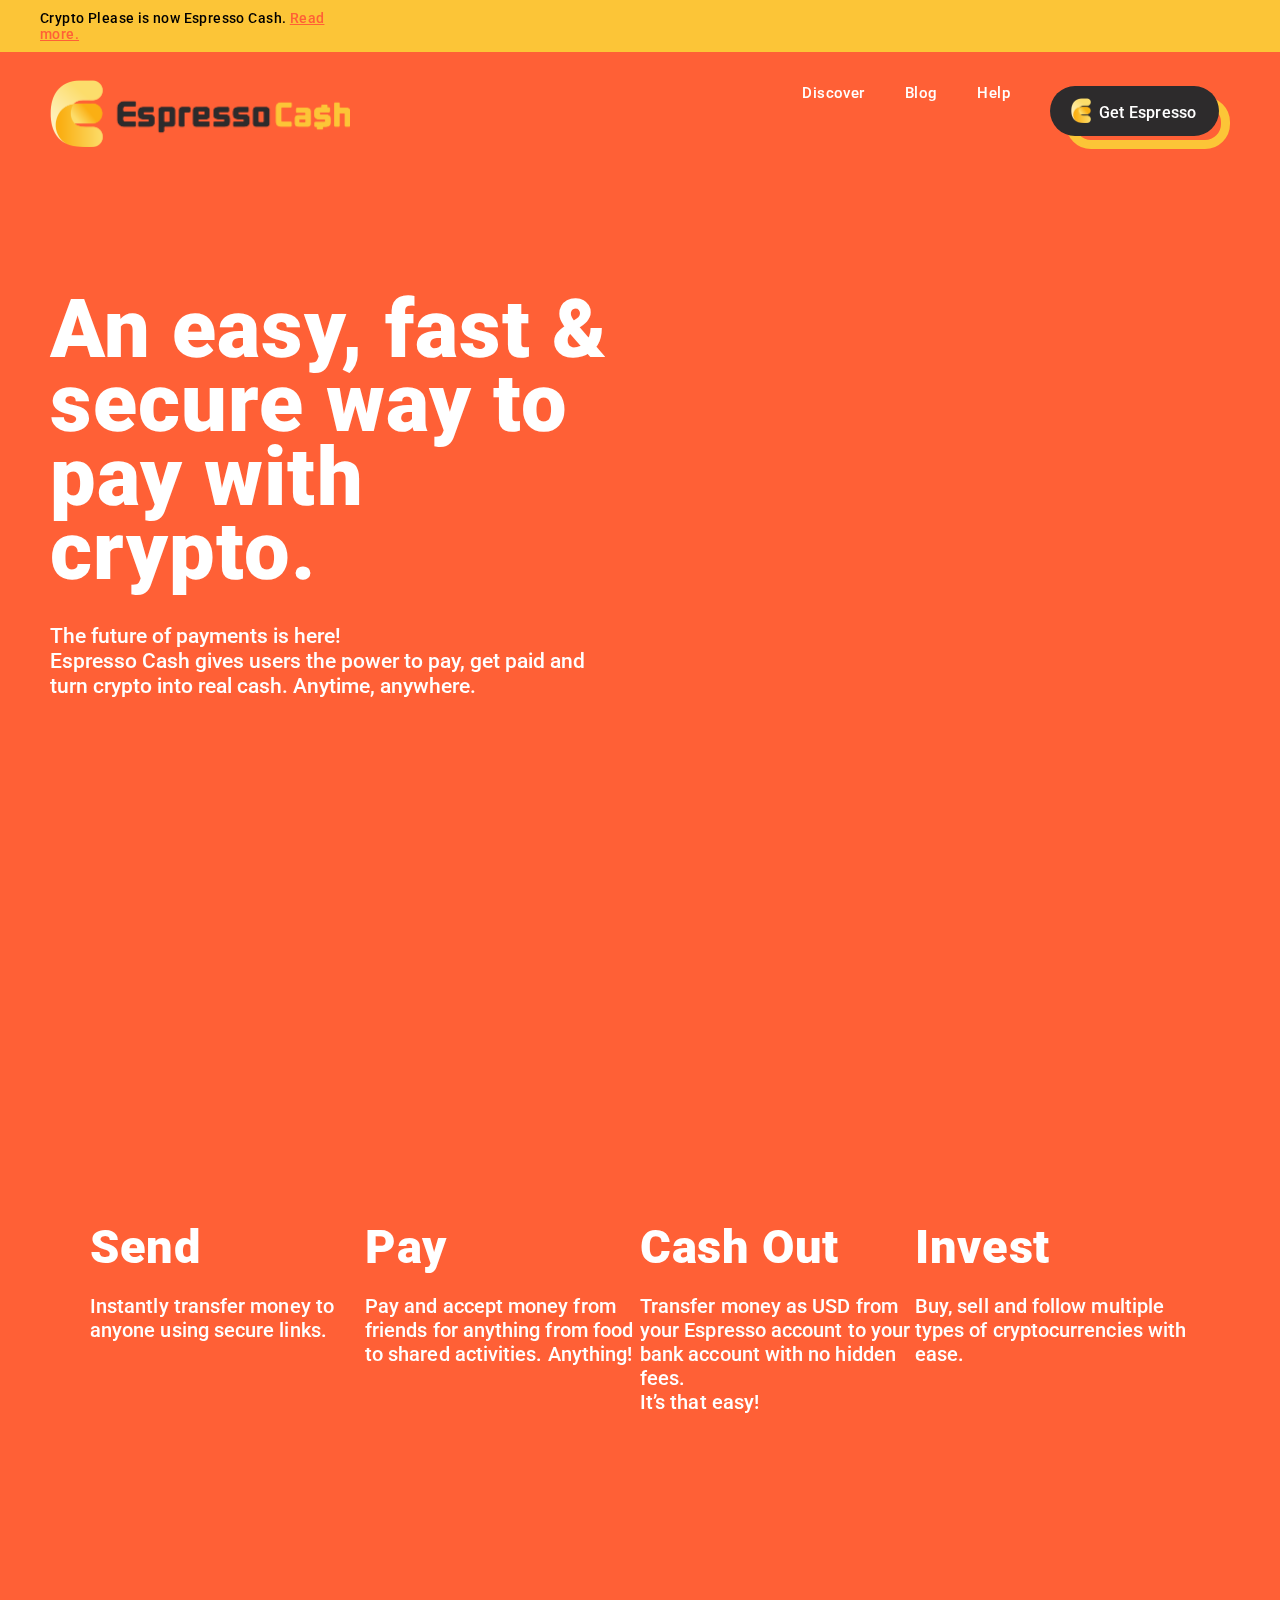
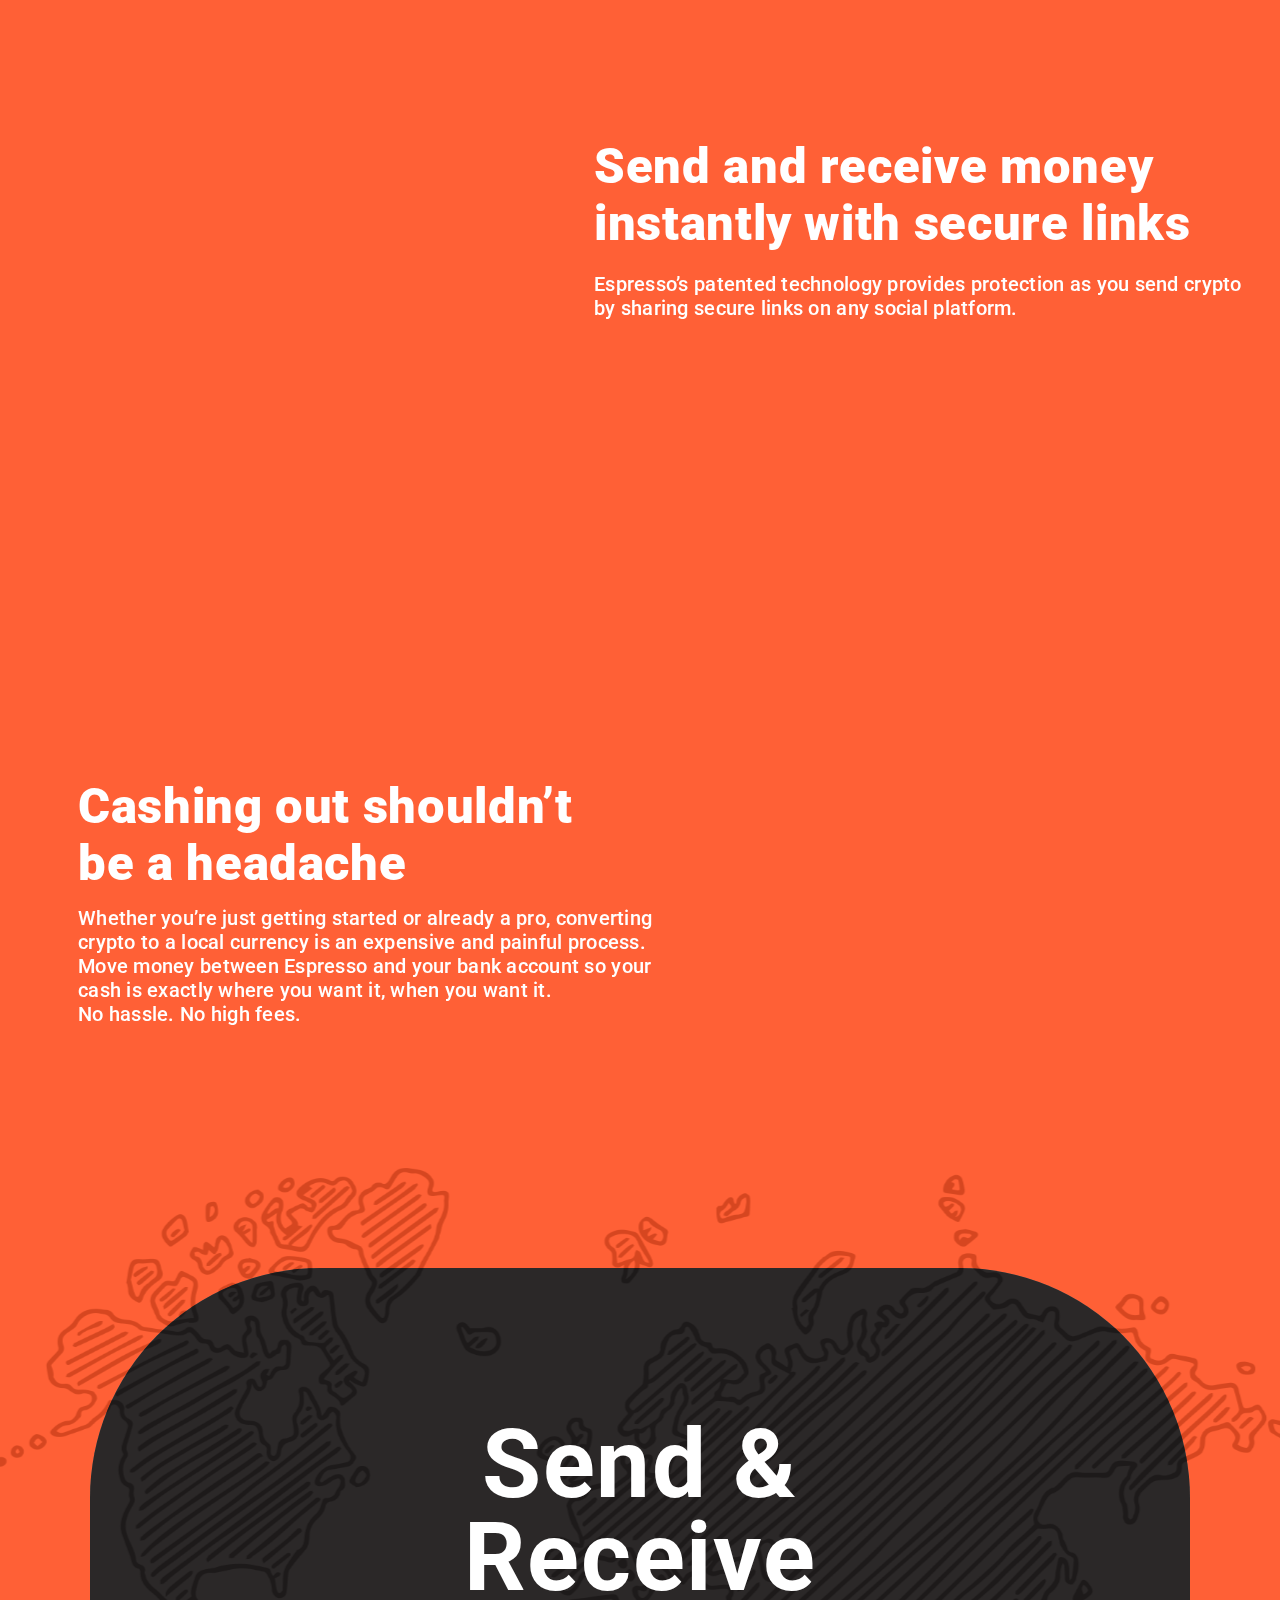
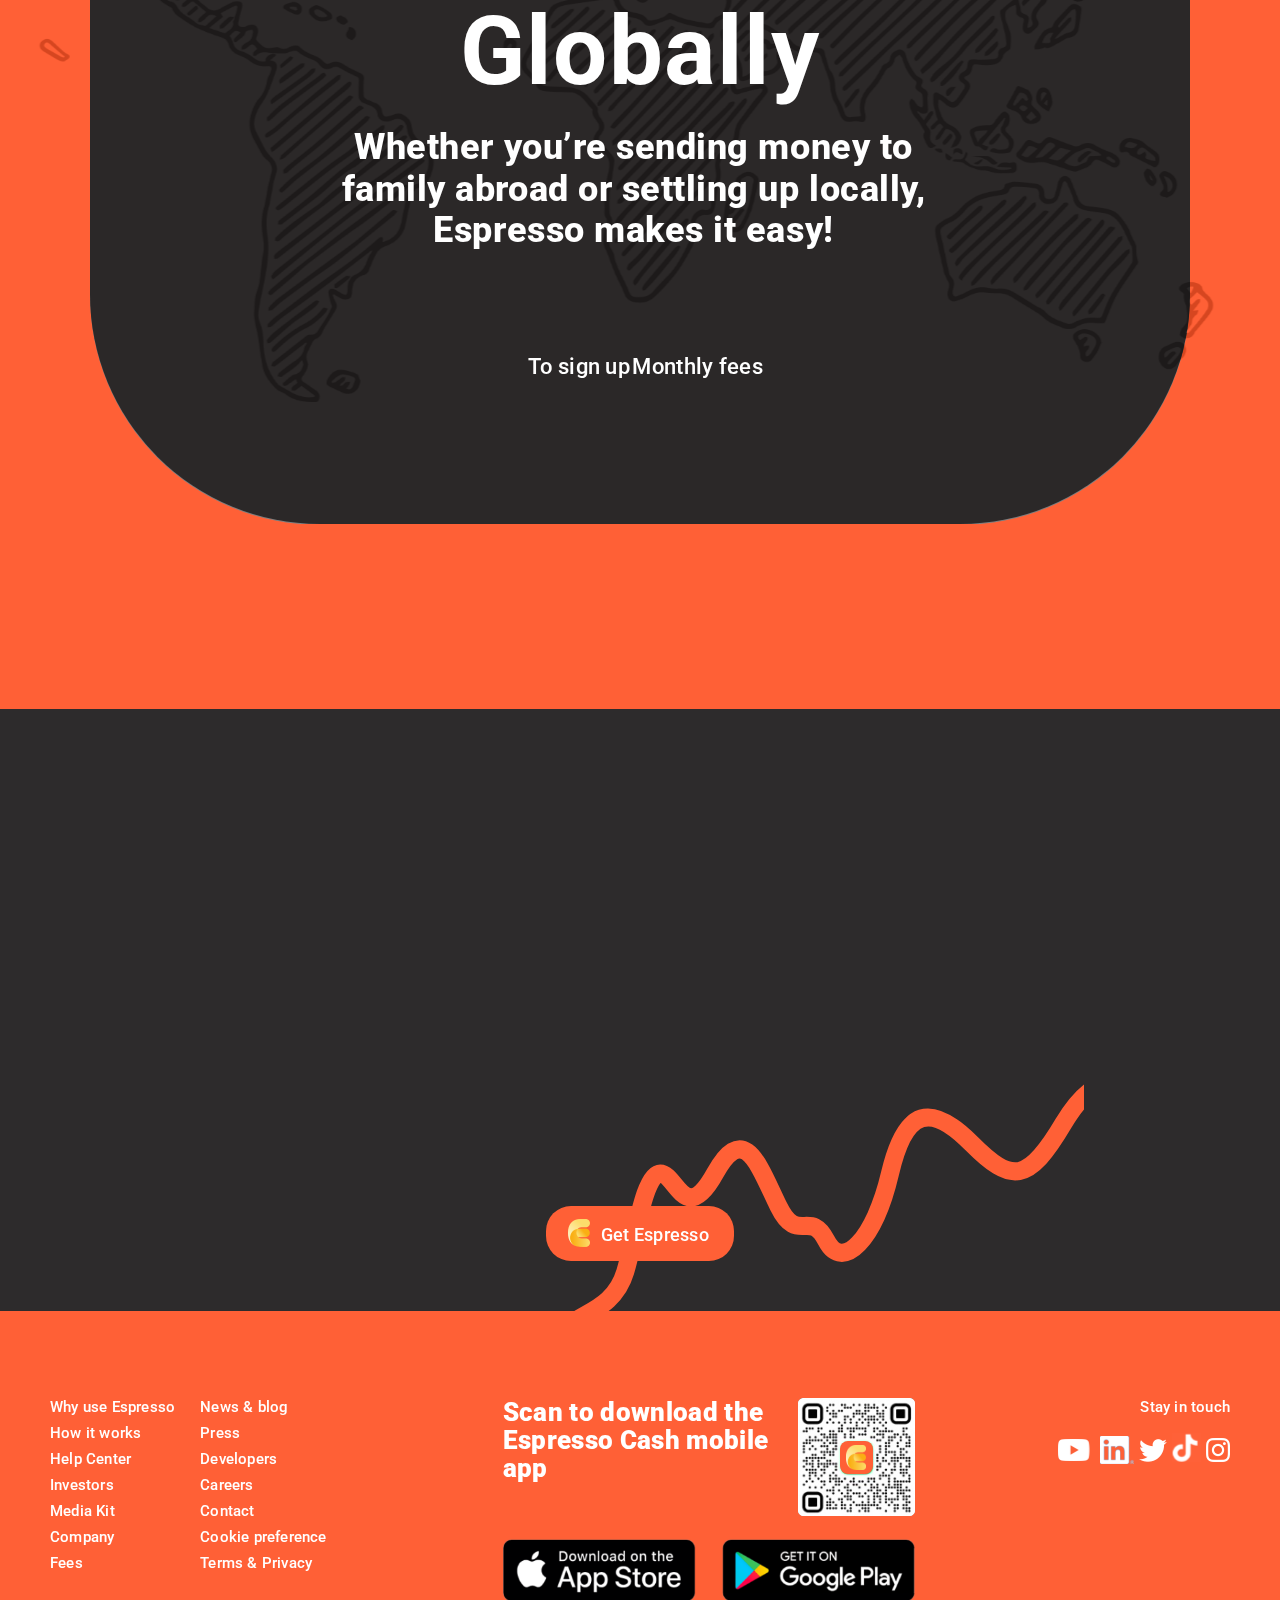
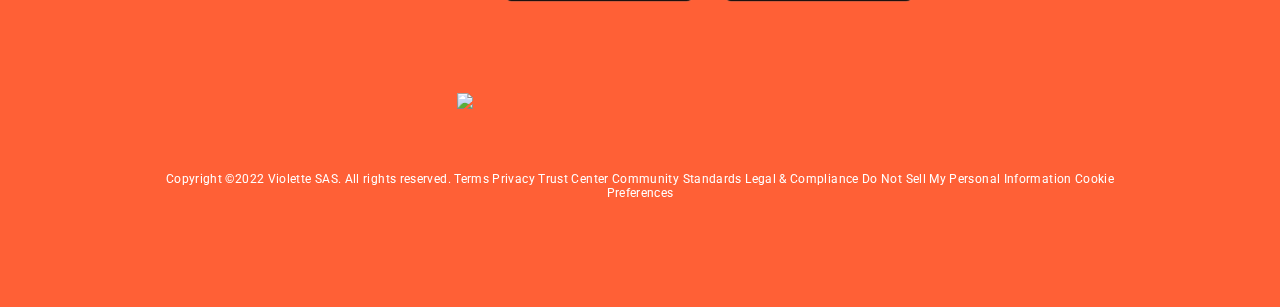
==== commit eab19e45: "upd" ====
--- a/desktop.html
+++ b/desktop.html
@@ -31,7 +31,7 @@
       </div>
       <div class="header roboto-medium-white-15px">
         <div class="logo-tablet">
-          <img class="asset-22x-copy" src="img/asset-2-2x-copy@2x.png" />
+          <img class="logo-tablet-img" src="img/asset-2-2x-copy@2x.png" />
         </div>
         <div class="header-menu">
           <div class="header-menu-link">Discover</div>
@@ -68,7 +68,7 @@
           </div>
         </div>
         <div class="pay-with-crypto-img-container">
-          <img class="group-13 animate-enter13" src="img/group-13@1x.svg" />
+          <img class="pay-with-crypto-img animate-enter13" src="img/group-13@1x.svg" />
         </div>
       </div>
       <div class="app-highlights">
@@ -125,7 +125,7 @@
           <div class="send-and-receive-mon roboto-black-white-49px send-receive-title">
             Send and receive money instantly with secure links
           </div>
-          <div class="espressos-patented roboto-medium-white-20px section-content">
+          <div class="espressos-patented roboto-medium-white-20px send-receive-content">
             Espresso’s patented technology provides protection as you send crypto by sharing secure links on any
             social platform.
           </div>
@@ -138,7 +138,7 @@
         </div>
         <div class="cashing-out-shouldn roboto-black-white-49px send-receive-title">Cashing out shouldn’t be a headache
         </div>
-        <div class="whether-youre-just roboto-medium-white-20px section-content">
+        <div class="whether-youre-just roboto-medium-white-20px send-receive-content">
           Whether you’re just getting started or already a pro, converting crypto to a local currency is an
           expensive and painful process. Move money between Espresso and your bank account so your cash is exactly
           where you want it, when you want it.<br />No hassle. No high fees.
@@ -155,23 +155,13 @@
             <div class="flex-row-1">
               <div class="flex-col-5">
                 <div class="x0 animate-enter6" show-on-scroll>
-                  <div class="price-container">
-                    <div class="price">$0</div>
-                    <div class="price-1">$0</div>
-                    <div class="price-2 roboto-bold-white-76px">$0</div>
-                    <div class="price-2 roboto-bold-white-76px">$0</div>
-                  </div>
+                  <img src="img/zerodollar@2x.svg" />
                 </div>
                 <div class="to-sign-up">To sign up</div>
               </div>
               <div class="flex-col-6">
                 <div class="x0-1 animate-enter5" show-on-scroll>
-                  <div class="price-container">
-                    <div class="price">$0</div>
-                    <div class="price-1">$0</div>
-                    <div class="price-2 roboto-bold-white-76px">$0</div>
-                    <div class="price-2 roboto-bold-white-76px">$0</div>
-                  </div>
+                  <img src="img/zerodollar@2x.svg" />
                 </div>
                 <div class="monthly-fees">Monthly fees</div>
               </div>
@@ -185,12 +175,12 @@
             <div class="manage-your-crypto-a roboto-black-white-49px  send-receive-title">
               Manage your crypto and stablecoin investments.
             </div>
-            <div class="whether-youre-just-1  section-content">
+            <div class="whether-youre-just-1  send-receive-content">
               Whether you’re just getting started or already a pro, Espresso Cash makes investing easy.
             </div>
           </div>
           <div class="phone-investments animate-enter2" show-on-scroll>
-            <img class="bitmap" src="img/phone-investments@1x.svg" />
+            <img class="phone-investments-img" src="img/phone-investments@1x.svg" />
           </div>
         </div>
         <div class="but-first">
--- a/css/desktop.css
+++ b/css/desktop.css
@@ -1,4 +1,4 @@
-/* screen - desktop */
+/* CSS */
 
 .desktop {
   align-items: center;
@@ -7,6 +7,10 @@
   flex-direction: column;
   width: 100%;
 }
+
+/* ----------------------- */
+/* CSS HEADER NOTIFICATION */
+/* ----------------------- */
 
 .desktop .header-notification {
   align-items: center;
@@ -25,6 +29,22 @@
   align-items: center;
   padding-left: 20px;
   padding-right: 20px;
+}
+
+/* ----------------------- */
+/* CSS HEADER */
+/* ----------------------- */
+
+.desktop .header {
+  align-items: center;
+  display: flex;
+  padding-top: 28px;
+  padding-bottom: 28px;
+  max-width: 1376px;
+  width: 100%;
+  justify-content: space-between;
+  padding-left: 50px;
+  padding-right: 50px;
 }
 
 .desktop .header-crypto-please-is-now {
@@ -55,15 +75,8 @@
   text-decoration: underline;
 }
 
-.desktop .header {
-  align-items: center;
-  display: flex;
-  margin-top: 28px;
-  max-width: 1376px;
-  width: 100%;
-  justify-content: space-between;
-  padding-left: 50px;
-  padding-right: 50px;
+.desktop .logo-tablet-img {
+  width: 300px;
 }
 
 .desktop .header-menu {
@@ -79,9 +92,7 @@
   flex-grow: 1;
 }
 
-.desktop .asset-22x-copy {
-  width: 300px;
-}
+
 
 .desktop .header-menu-link {
   letter-spacing: 0.41px;
@@ -144,6 +155,10 @@
   position: absolute;
   top: 17px;
 }
+
+/* ----------------------- */
+/* CSS PAY WITH CRYPTO SECTION */
+/* ----------------------- */
 
 .desktop .pay-with-crypto {
   display: flex;
@@ -270,13 +285,13 @@
 }
 
 
-.desktop .group-13 {
+.desktop .pay-with-crypto-img {
   opacity: 0;
   transform: translate(0, 25px);
   width: 100%;
 }
 
-.desktop .group-13.animate-enter13 {
+.desktop .pay-with-crypto-img.animate-enter13 {
   animation: animate-enter13-frames 0.90s ease-in-out 0.00s 1 normal forwards;
   display: block;
   opacity: 0;
@@ -294,6 +309,10 @@
     transform: translate(0, 0);
   }
 }
+
+/* ----------------------- */
+/* CSS APP HIGHTLIHT SECTION */
+/* ----------------------- */
 
 .desktop .app-highlights {
   align-items: center;
@@ -387,75 +406,6 @@
   width: 133px;
 }
 
-.desktop .group-12 {
-  align-items: center;
-  display: flex;
-  flex-direction: column;
-  left: 0;
-  min-height: 215px;
-  position: absolute;
-  top: 0;
-  width: 133px;
-}
-
-.desktop .copy-container {
-  align-items: flex-end;
-  display: flex;
-  height: 21px;
-  margin-right: 8.08px;
-  min-width: 39px;
-}
-
-.desktop .fill-6-copy {
-  height: 13px;
-  width: 9px;
-}
-
-.desktop .fill-8-copy {
-  align-self: flex-start;
-  height: 17px;
-  margin-left: 6px;
-  width: 6px;
-}
-
-.desktop .fill-10-copy {
-  height: 10px;
-  margin-bottom: 0.9px;
-  margin-left: 7px;
-  width: 10px;
-}
-
-.desktop .fill-container {
-  height: 191px;
-  margin-top: 4px;
-  position: relative;
-  width: 133px;
-}
-
-.desktop .fill-1 {
-  height: 133px;
-  left: 0;
-  position: absolute;
-  top: 58px;
-  width: 133px;
-}
-
-.desktop .fill-1-copy {
-  height: 191px;
-  left: 10px;
-  position: absolute;
-  top: 0;
-  width: 111px;
-}
-
-.desktop .fill-4-copy {
-  height: 31px;
-  left: 59px;
-  position: absolute;
-  top: 37px;
-  width: 22px;
-}
-
 .desktop .place {
   letter-spacing: 0.63px;
   margin-top: 20px;
@@ -465,7 +415,7 @@
 .desktop .instantly-transfer-m {
   letter-spacing: 0.07px;
   margin-top: 20px;
-  min-height: 141px;
+  min-height: 180px;
 }
 
 .desktop .flex-col-2 {
@@ -498,73 +448,6 @@
   }
 }
 
-.desktop .oval-1 {
-  border: 9px solid;
-  border-color: var(--sunglow);
-  border-radius: 66.29px;
-  height: 133px;
-  left: 55px;
-  position: absolute;
-  top: 37px;
-  width: 133px;
-}
-
-.desktop .fill-1-1 {
-  height: 133px;
-  left: 43px;
-  position: absolute;
-  top: 28px;
-  width: 133px;
-}
-
-.desktop .fill-container-1 {
-  height: 124px;
-  left: 0;
-  position: absolute;
-  top: 0;
-  width: 172px;
-}
-
-.desktop .fill-1-2 {
-  height: 81px;
-  left: 19px;
-  position: absolute;
-  top: 43px;
-  width: 153px;
-}
-
-.desktop .fill-4 {
-  height: 47px;
-  left: 16px;
-  position: absolute;
-  top: 6px;
-  width: 47px;
-}
-
-.desktop .fill-6 {
-  height: 30px;
-  left: 31px;
-  position: absolute;
-  top: 14px;
-  width: 15px;
-}
-
-.desktop .fill-8 {
-  height: 9px;
-  left: 12px;
-  position: absolute;
-  top: 0;
-  width: 11px;
-}
-
-.desktop .fill-10 {
-  height: 12px;
-  left: 0;
-  position: absolute;
-  top: 6px;
-  width: 14px;
-}
-
 .desktop .pay {
   letter-spacing: 0.63px;
   margin-top: 20px;
@@ -607,75 +490,6 @@
   }
 }
 
-.desktop .oval-copy {
-  border: 9px solid;
-  border-color: var(--sunglow);
-  border-radius: 66.29px;
-  height: 133px;
-  left: 42px;
-  position: absolute;
-  top: 16px;
-  width: 133px;
-}
-
-.desktop .oval-copy-6 {
-  background-color: var(--thunder);
-  border-radius: 67.29px;
-  height: 135px;
-  left: 29px;
-  position: absolute;
-  top: 6px;
-  width: 135px;
-}
-
-.desktop .fill-container-2 {
-  height: 106px;
-  left: 0;
-  position: absolute;
-  top: 0;
-  width: 142px;
-}
-
-.desktop .fill-1-3 {
-  height: 66px;
-  left: 43px;
-  position: absolute;
-  top: 19px;
-  width: 67px;
-}
-
-.desktop .fill-2 {
-  height: 20px;
-  left: 69px;
-  position: absolute;
-  top: 42px;
-  width: 18px;
-}
-
-.desktop .fill-4-1 {
-  height: 106px;
-  left: 0;
-  position: absolute;
-  top: 0;
-  width: 141px;
-}
-
-.desktop .fill-6-1 {
-  height: 13px;
-  left: 123px;
-  position: absolute;
-  top: 77px;
-  width: 19px;
-}
-
-.desktop .fill-9 {
-  height: 9px;
-  left: 116px;
-  position: absolute;
-  top: 92px;
-  width: 13px;
-}
-
 .desktop .name {
   letter-spacing: 0.63px;
   margin-top: 20px;
@@ -716,44 +530,6 @@
     opacity: 1;
     transform: translate(0, 0);
   }
-}
-
-.desktop .oval-copy-2 {
-  border: 9px solid;
-  border-color: var(--sunglow);
-  border-radius: 66.29px;
-  height: 133px;
-  left: 13px;
-  position: absolute;
-  top: 42px;
-  width: 133px;
-}
-
-.desktop .fill-1-4 {
-  height: 133px;
-  left: 0;
-  position: absolute;
-  top: 32px;
-  width: 133px;
-}
-
-.desktop .group-6 {
-  align-items: flex-start;
-  background-image: url(../img/fill-1-5@2x.svg);
-  background-size: 100% 100%;
-  display: flex;
-  height: 164px;
-  justify-content: flex-end;
-  left: 2px;
-  min-width: 131px;
-  padding: 26.9px 41.3px;
-  position: absolute;
-  top: 0;
-}
-
-.desktop .fill-4-2 {
-  height: 24px;
-  width: 29px;
 }
 
 .desktop .invest {
@@ -961,7 +737,6 @@
   align-items: flex-start;
   display: flex;
   height: 119px;
-  margin-left: 6.64px;
   margin-top: 73px;
 }
 
@@ -970,14 +745,12 @@
   display: flex;
   flex-direction: column;
   min-height: 119px;
-  width: 126px;
 }
 
 .desktop .x0 {
   height: 64px;
   opacity: 0;
   transform: scale(1.1);
-  width: 126px;
 }
 
 .desktop .x0.animate-enter6 {
@@ -996,52 +769,6 @@
     opacity: 1;
     transform: scale(1);
   }
-}
-
-.desktop .price-container {
-  height: 64px;
-  left: 15px;
-  position: relative;
-  top: -1px;
-  width: 98px;
-}
-
-.desktop .price {
-  color: var(--sunglow);
-  font-family: var(--font-family-roboto);
-  font-size: 76px;
-  font-weight: 700;
-  left: 8px;
-  letter-spacing: 1.35px;
-  line-height: 53px;
-  position: absolute;
-  text-align: center;
-  top: 11px;
-  white-space: nowrap;
-}
-
-.desktop .price-1 {
-  color: var(--thunder);
-  font-family: var(--font-family-roboto);
-  font-size: 76px;
-  font-weight: 700;
-  left: 6px;
-  letter-spacing: 1.35px;
-  line-height: 53px;
-  position: absolute;
-  text-align: center;
-  top: 2px;
-  white-space: nowrap;
-}
-
-.desktop .price-2 {
-  left: 0;
-  letter-spacing: 1.35px;
-  line-height: 53px;
-  position: absolute;
-  text-align: center;
-  top: 0;
-  white-space: nowrap;
 }
 
 .desktop .to-sign-up {
@@ -1063,9 +790,7 @@
   align-items: flex-start;
   display: flex;
   flex-direction: column;
-  margin-left: 166px;
   min-height: 119px;
-  width: 132px;
 }
 
 .desktop .x0-1 {
@@ -1121,6 +846,8 @@
   background-size: contain;
   background-position: 0px 372px;
   padding-bottom: 50px;
+  padding-left: 20px;
+  padding-right: 20px;
 }
 
 .desktop .investment-container-1 {
@@ -1220,11 +947,9 @@
 .desktop .phone-investments {
   height: 694px;
   position: relative;
-  margin-left: 30px;
-  margin-right: 50px;
-}
-
-.desktop .bitmap {
+}
+
+.desktop .phone-investments-img {
   height: 100%;
 }
 
@@ -1247,8 +972,7 @@
 }
 
 .desktop .investments-text {
-  margin-left: 50px;
-  margin-top: 120px;
+  margin-bottom: 40px;
 }
 
 .desktop .investments-text.animate-enter4 {
@@ -1588,9 +1312,10 @@
   width: 100%;
 }
 
-
 /* MEDIA QUERY */
+/* ----------------------- */
 /* LESS THAN 767px */
+/* ----------------------- */
 
 @media screen and (max-width: 767px) {
   .desktop .app-highlights-container {
@@ -1602,6 +1327,7 @@
   .desktop .header {
     padding-left: 30px;
     padding-right: 30px;
+    background-color: white;
   }
 
 
@@ -1642,8 +1368,11 @@
     margin-left: 0px;
   }
 
-  .desktop .asset-22x-copy {
+  .desktop .logo-tablet-img {
     width: 246px;
+    display: block;
+    margin-left: auto;
+    margin-right: auto;
   }
 
   .desktop .header-menu-link {
@@ -1699,12 +1428,13 @@
 
   .desktop .hightlight-title {
     font-size: 33px;
-    max-width: 150px;
+    max-width: 142px;
   }
 
   .desktop .hightlight-content {
     font-size: 16px;
-    max-width: 150px;
+    max-width: 142px;
+    line-height: 19px;
   }
 
   .desktop .section-content {
@@ -1712,15 +1442,17 @@
   }
 
   .desktop .send-receive-title {
-    font-size: 37px;
-  }
-
-  .desktop .espressos-patented {
+    font-size: 38px;
+  }
+
+  .desktop .send-receive-content {
     font-size: 16px;
+    line-height: 19px;
   }
 
   .desktop .secure-link-graphic-1 {
     width: 100%;
+    max-width: 250px;
   }
 
   .desktop .send-receive-1 {
@@ -1745,7 +1477,7 @@
   .desktop .secure-link-graphic-1 {
     position: static;
     margin: 0px;
-    margin-top: 80px;
+    margin-top: 50px;
   }
 
   .desktop .secure-link-graphic-2 {
@@ -1782,9 +1514,9 @@
   }
 
   .desktop .send-receive-globa {
-    font-size: 61px;
+    font-size: 45px;
     margin-top: 80px;
-    line-height: 64px;
+    line-height: 47px;
     min-width: 300px;
   }
 
@@ -1793,29 +1525,61 @@
     margin-left: 30px;
     margin-right: 30px;
     margin-bottom: 0px;
-    border-radius: 180px;
+    border-radius: 100px;
     padding-bottom: 60px;
   }
 
   .desktop .send-or-receive-mone {
-    font-size: 27px;
+    font-size: 22px;
     max-width: 480px;
-    line-height: 32px;
-    padding-left: 20px;
-    padding-right: 20px;
+    line-height: 25px;
+    padding-left: 40px;
+    padding-right: 40px;
+  }
+
+
+
+  .desktop .flex-row-1 {
+    margin-top: 50px;
+
+  }
+
+  .desktop .investment-container-1 {
+    flex-direction: column;
+  }
+
+  .desktop .investments-text {
+    text-align: center;
   }
 
   .desktop .whether-youre-just-1 {
     max-width: 300px;
-  }
-
-  .desktop .flex-row-1 {
+    text-align: center;
+  }
+
+
+
+  .desktop .phone-investments {
+    height: 528px;
+  }
+
+  .desktop .phone-investments-img {
+    display: block;
+    margin: 0px auto;
+  }
+
+  .desktop .flex-col-10 {
+    width: 100%;
+    margin-left: 0px;
+  }
+
+  .desktop .asset-22x {
     margin-top: 50px;
-
-  }
-
-  .desktop .investment-container-1 {
-    flex-direction: column;
+  }
+
+  .desktop .footer-container {
+    grid-template-columns: 1fr;
+    grid-template-rows: 1fr 1fr 1fr;
   }
 
   .desktop .scan-to-download-the-1 {
@@ -1824,28 +1588,6 @@
     padding-left: 0px;
   }
 
-  .desktop .phone-investments {
-    height: 528px;
-  }
-
-  .desktop .flex-col-10 {
-    width: 100%;
-    margin-left: 0px;
-  }
-
-  .desktop .asset-22x {
-    margin-top: 50px;
-  }
-
-  .desktop .footer-container {
-    grid-template-columns: 1fr;
-    grid-template-rows: 1fr 1fr 1fr;
-  }
-
-  .desktop .flex-col-6 {
-    margin-left: 50px;
-  }
-
   .desktop .follow-flex {
     margin-top: 20px;
     align-items: flex-start;
@@ -1862,8 +1604,9 @@
 
 }
 
-/* MEDIA QUERY */
+/* ----------------------- */
 /* BETWEEN 768px and 1023px */
+/* ----------------------- */
 
 
 @media screen and (min-width: 768px) and (max-width: 1023px) {
@@ -1888,7 +1631,7 @@
     padding-left: 30px;
   }
 
-  .desktop .asset-22x-copy {
+  .desktop .logo-tablet-img {
     width: 246px;
   }
 
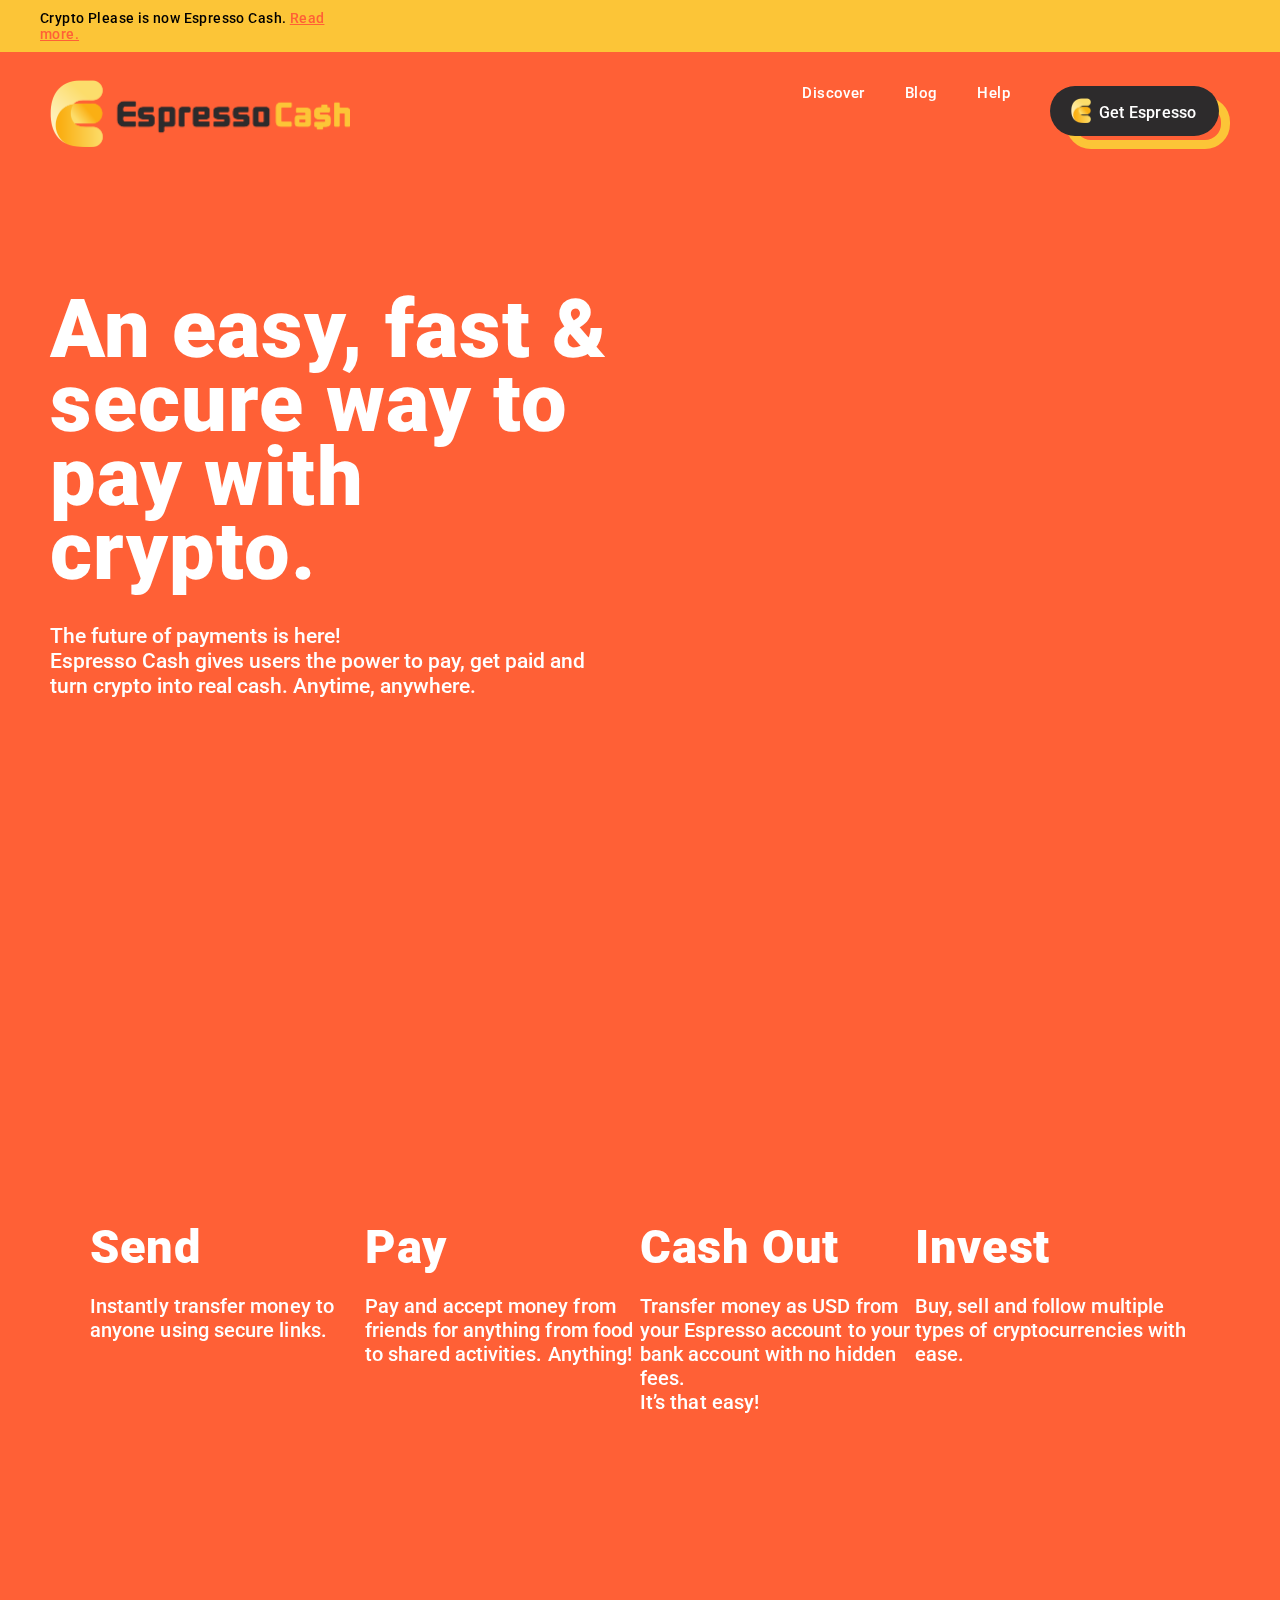
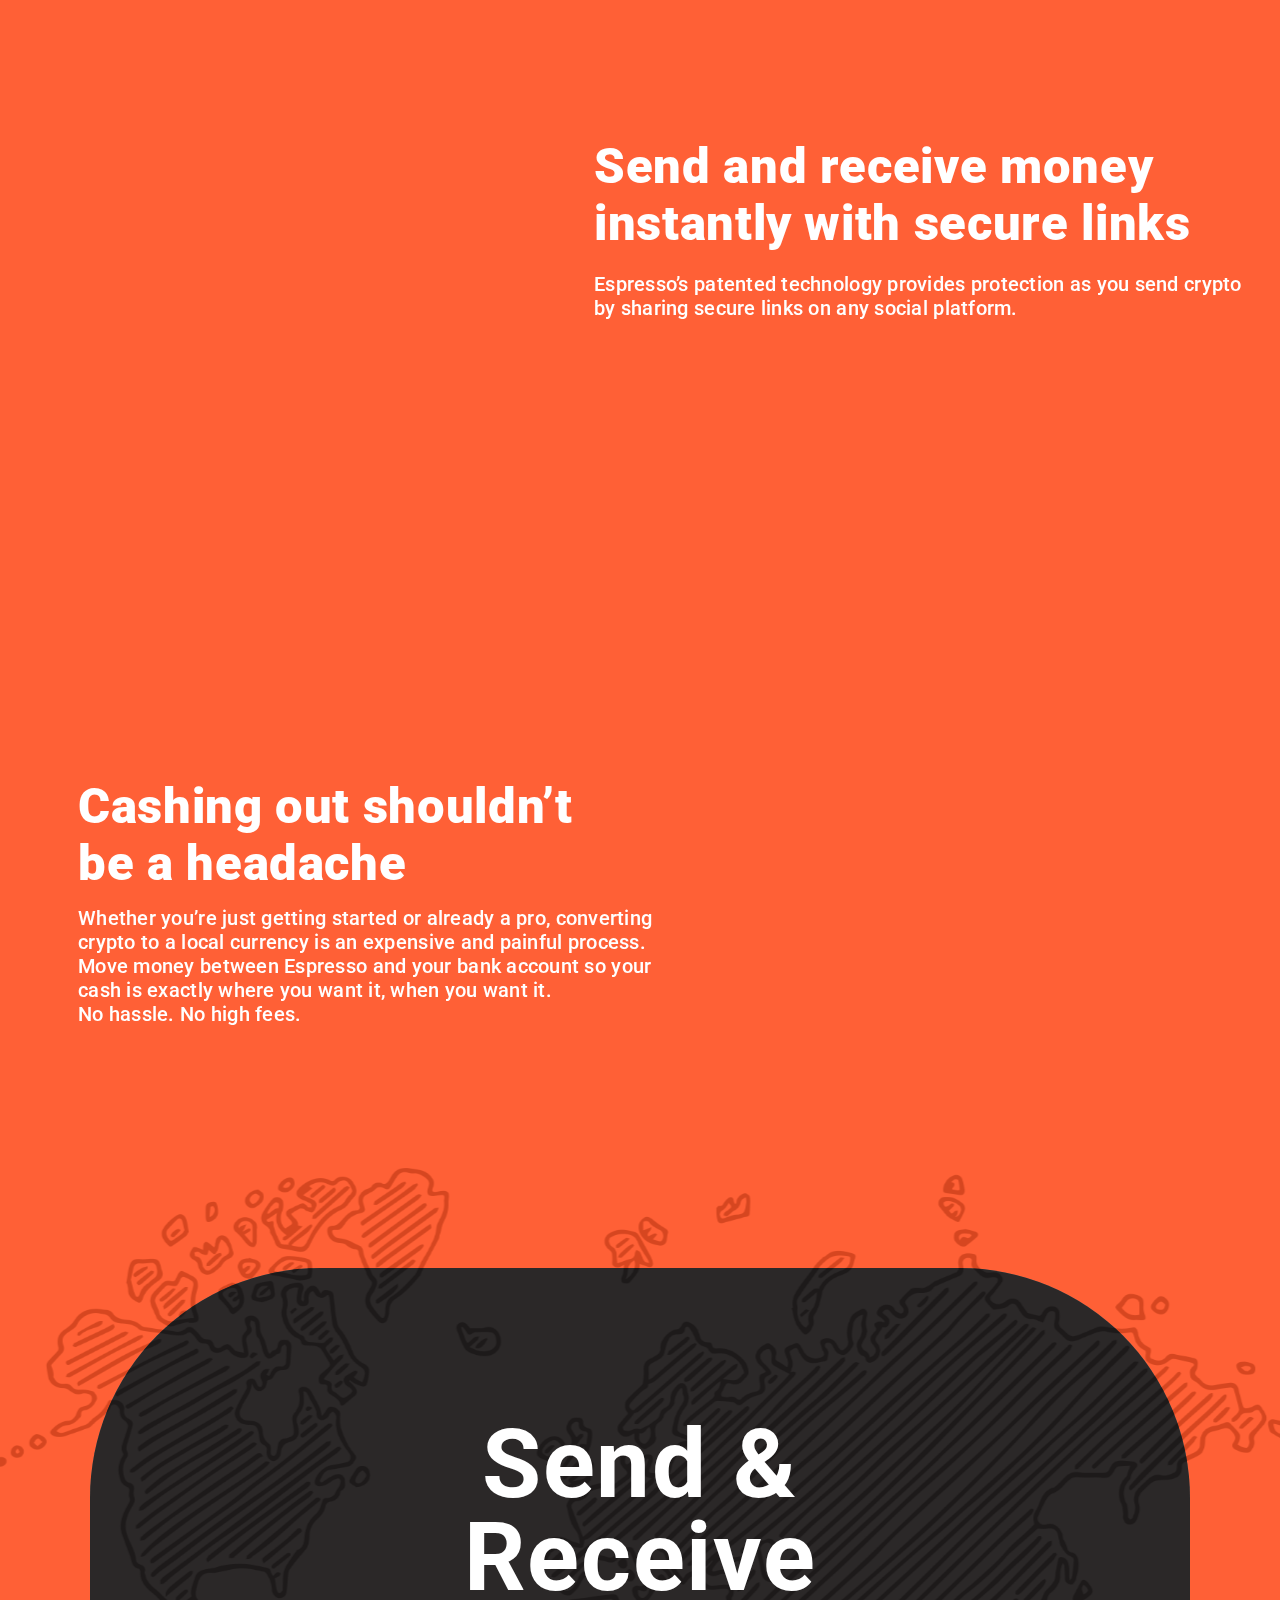
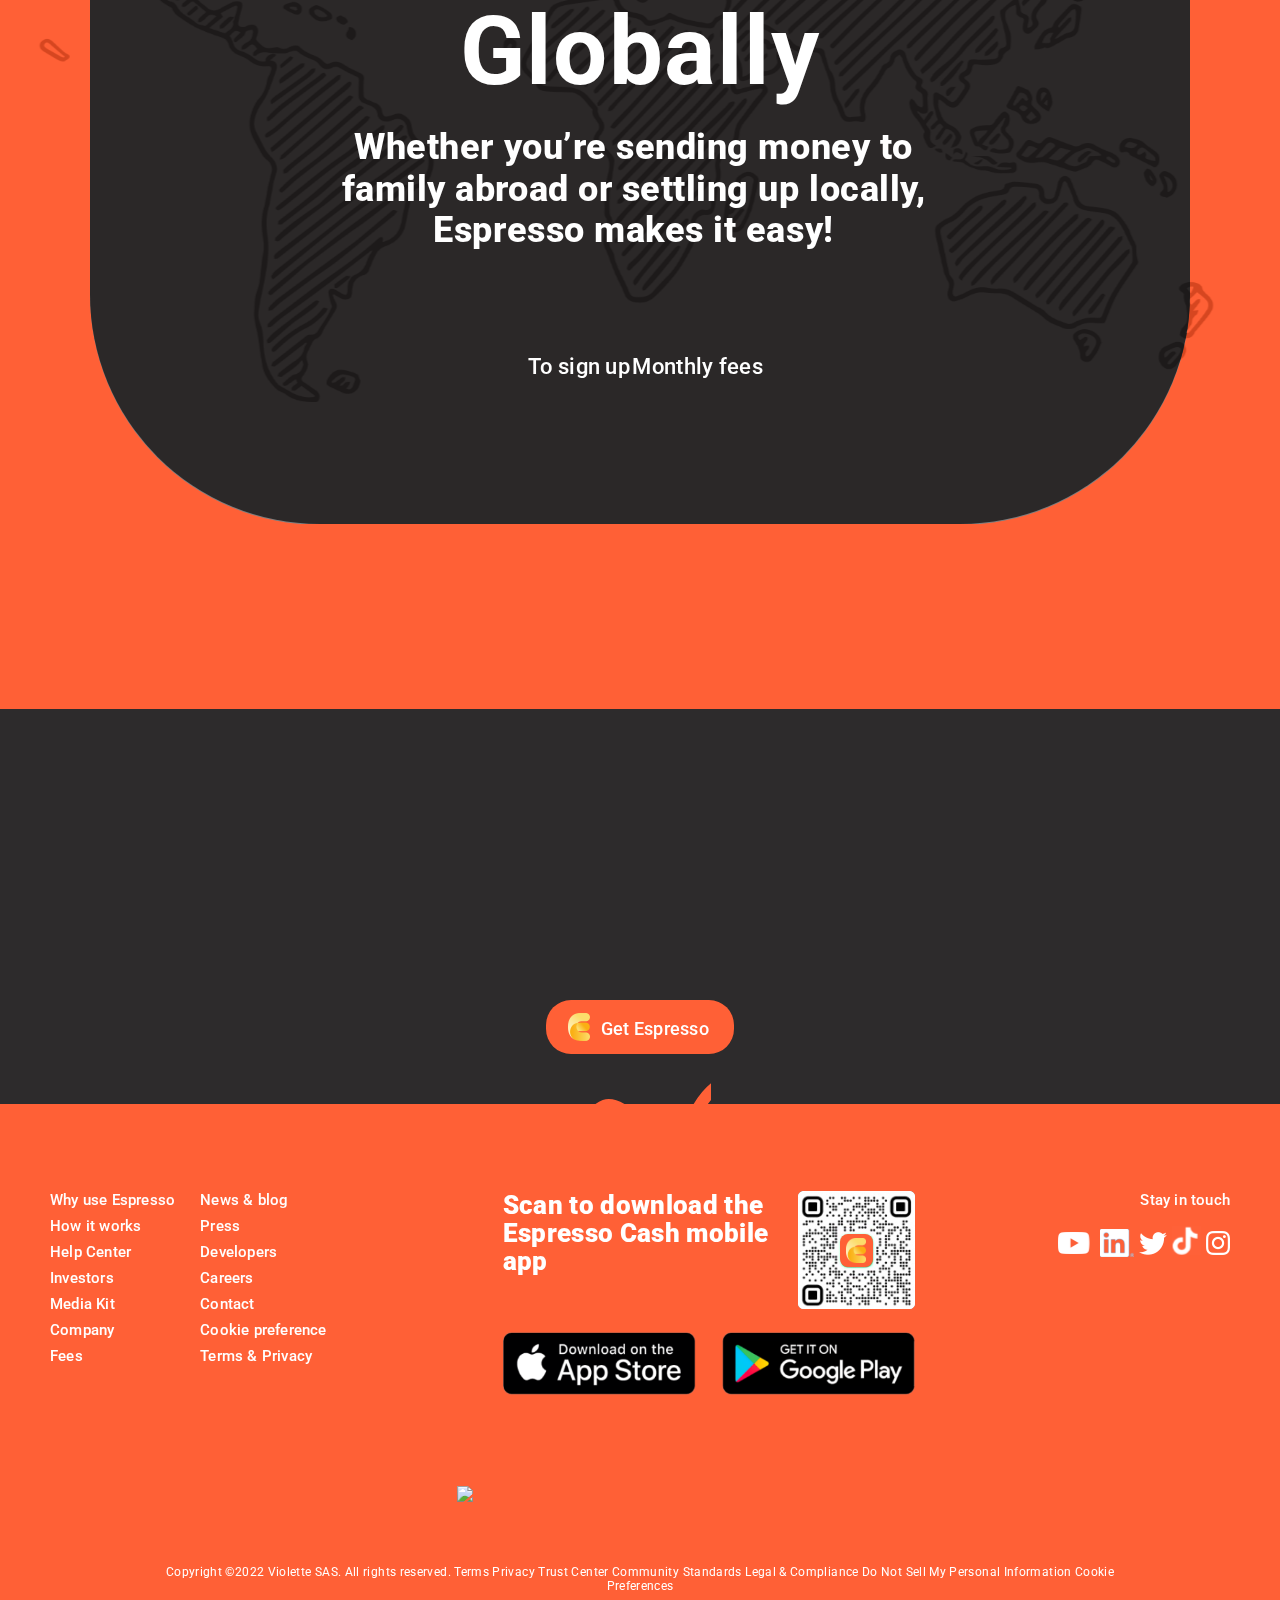
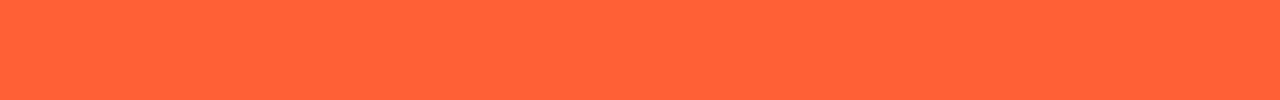
==== commit 2f3b72e1: "upd" ====
--- a/desktop.html
+++ b/desktop.html
@@ -184,10 +184,8 @@
           </div>
         </div>
         <div class="but-first">
-          <div class="overlap-group-3">
-            <div class="but-first-1 animate-enter1" show-on-scroll>But first,</div>
-            <h1 class="title animate-enter" show-on-scroll>Espresso!</h1>
-          </div>
+          <div class="but-first-1 animate-enter1" show-on-scroll>But first,</div>
+          <div class="title animate-enter" show-on-scroll>Espresso!</div>
         </div>
         <div class="overlap-group1-1">
           <img class="asset-32x-1" src="img/asset-3-2x@2x.png" />
--- a/css/desktop.css
+++ b/css/desktop.css
@@ -866,13 +866,7 @@
 }
 
 .desktop .but-first {
-  align-items: flex-start;
-  display: flex;
-  height: 146px;
   margin-top: 150px;
-}
-
-.desktop .overlap-group-3 {
   position: relative;
   width: 100%;
   max-width: 514px;
@@ -883,11 +877,8 @@
   font-family: var(--font-family-roboto);
   font-size: 100px;
   font-weight: 900;
-  left: 61px;
   letter-spacing: 1.33px;
-  line-height: 74px;
-  opacity: 0;
-  top: 72px;
+  opacity: 0;
   transform: translate(25px, 0);
   white-space: nowrap;
 }
@@ -916,12 +907,9 @@
   font-size: 50px;
   font-style: italic;
   font-weight: 900;
-  left: 0;
   letter-spacing: 0.67px;
   line-height: 74px;
   opacity: 0;
-  position: absolute;
-  top: 0;
   transform: translate(-25px, 0);
   white-space: nowrap;
 }
@@ -1039,12 +1027,10 @@
 }
 
 .desktop .overlap-group1-1 {
-  margin-top: 60px;
   align-items: flex-start;
   background-color: var(--outrageous-orange);
   border-radius: 25px;
   display: flex;
-  height: 55px;
   min-width: 188px;
   padding: 13px 22px;
   position: relative;
@@ -1553,7 +1539,6 @@
   }
 
   .desktop .whether-youre-just-1 {
-    max-width: 300px;
     text-align: center;
   }
 
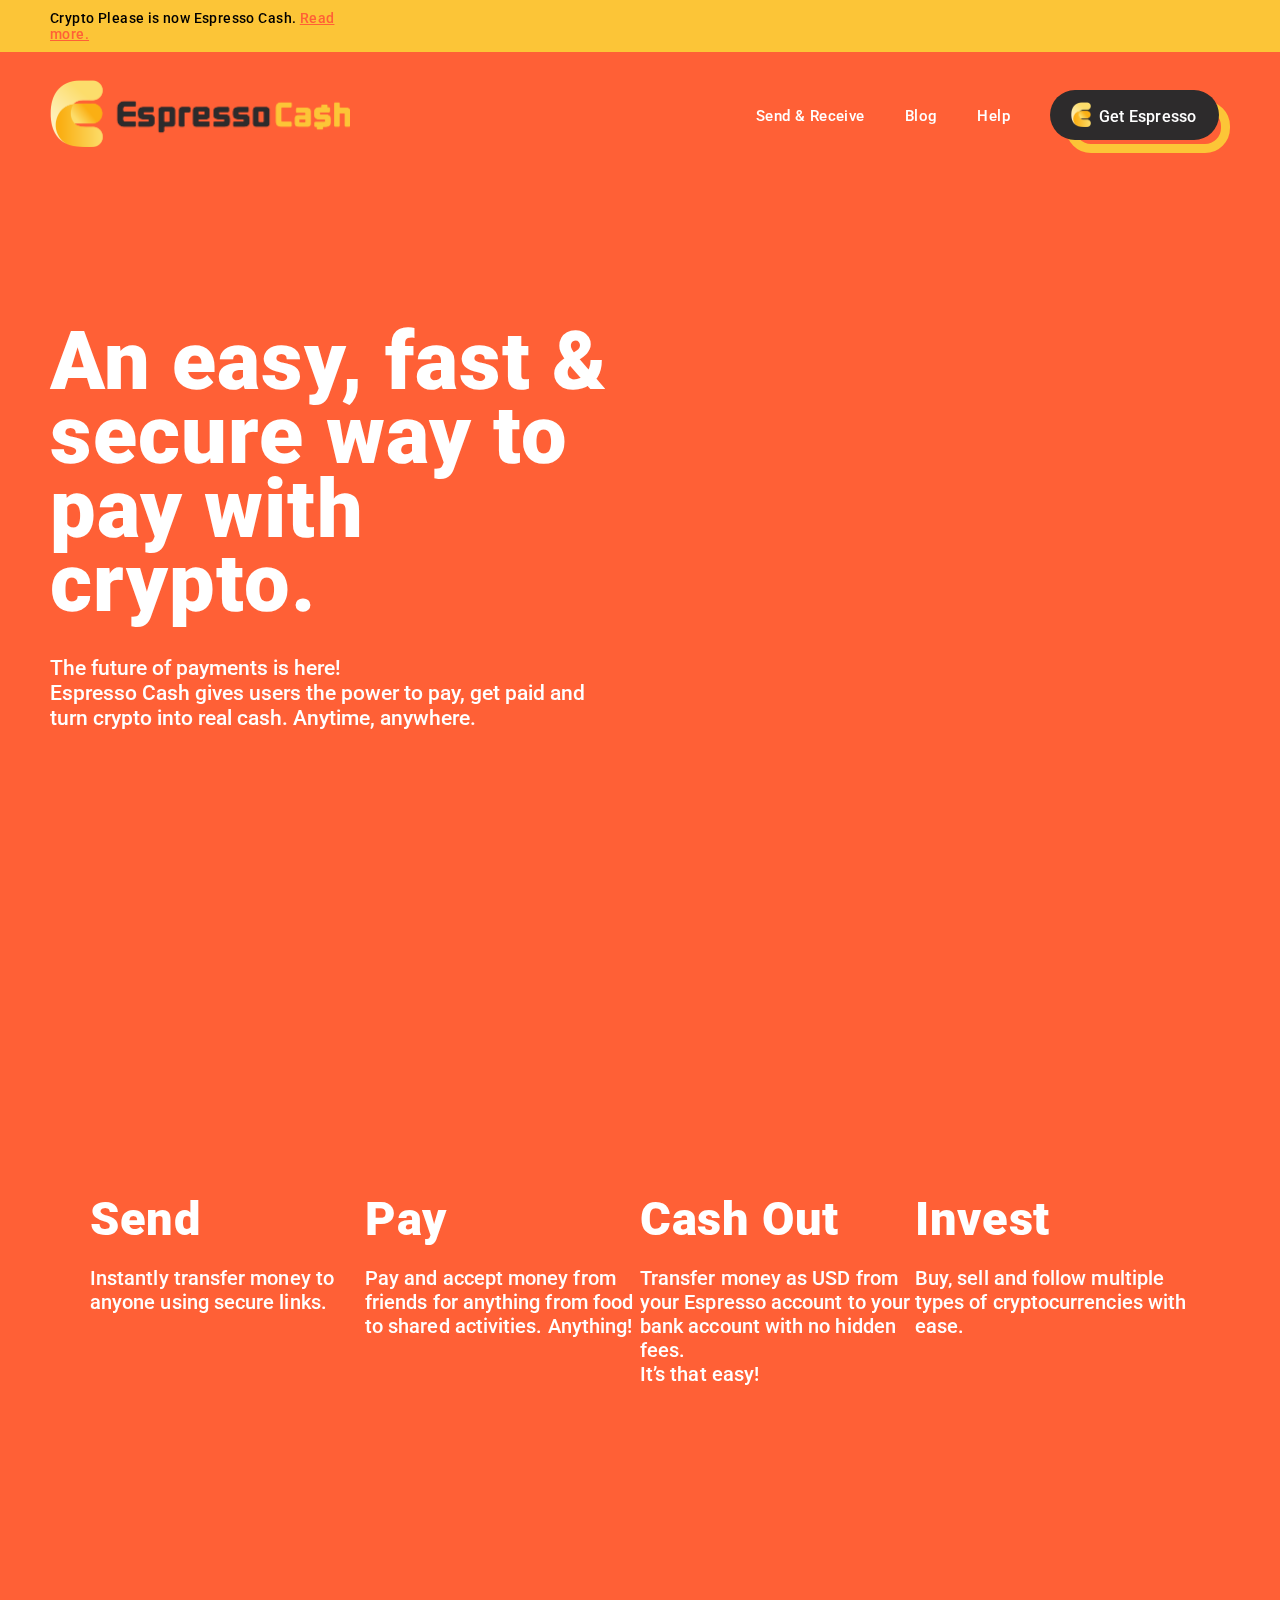
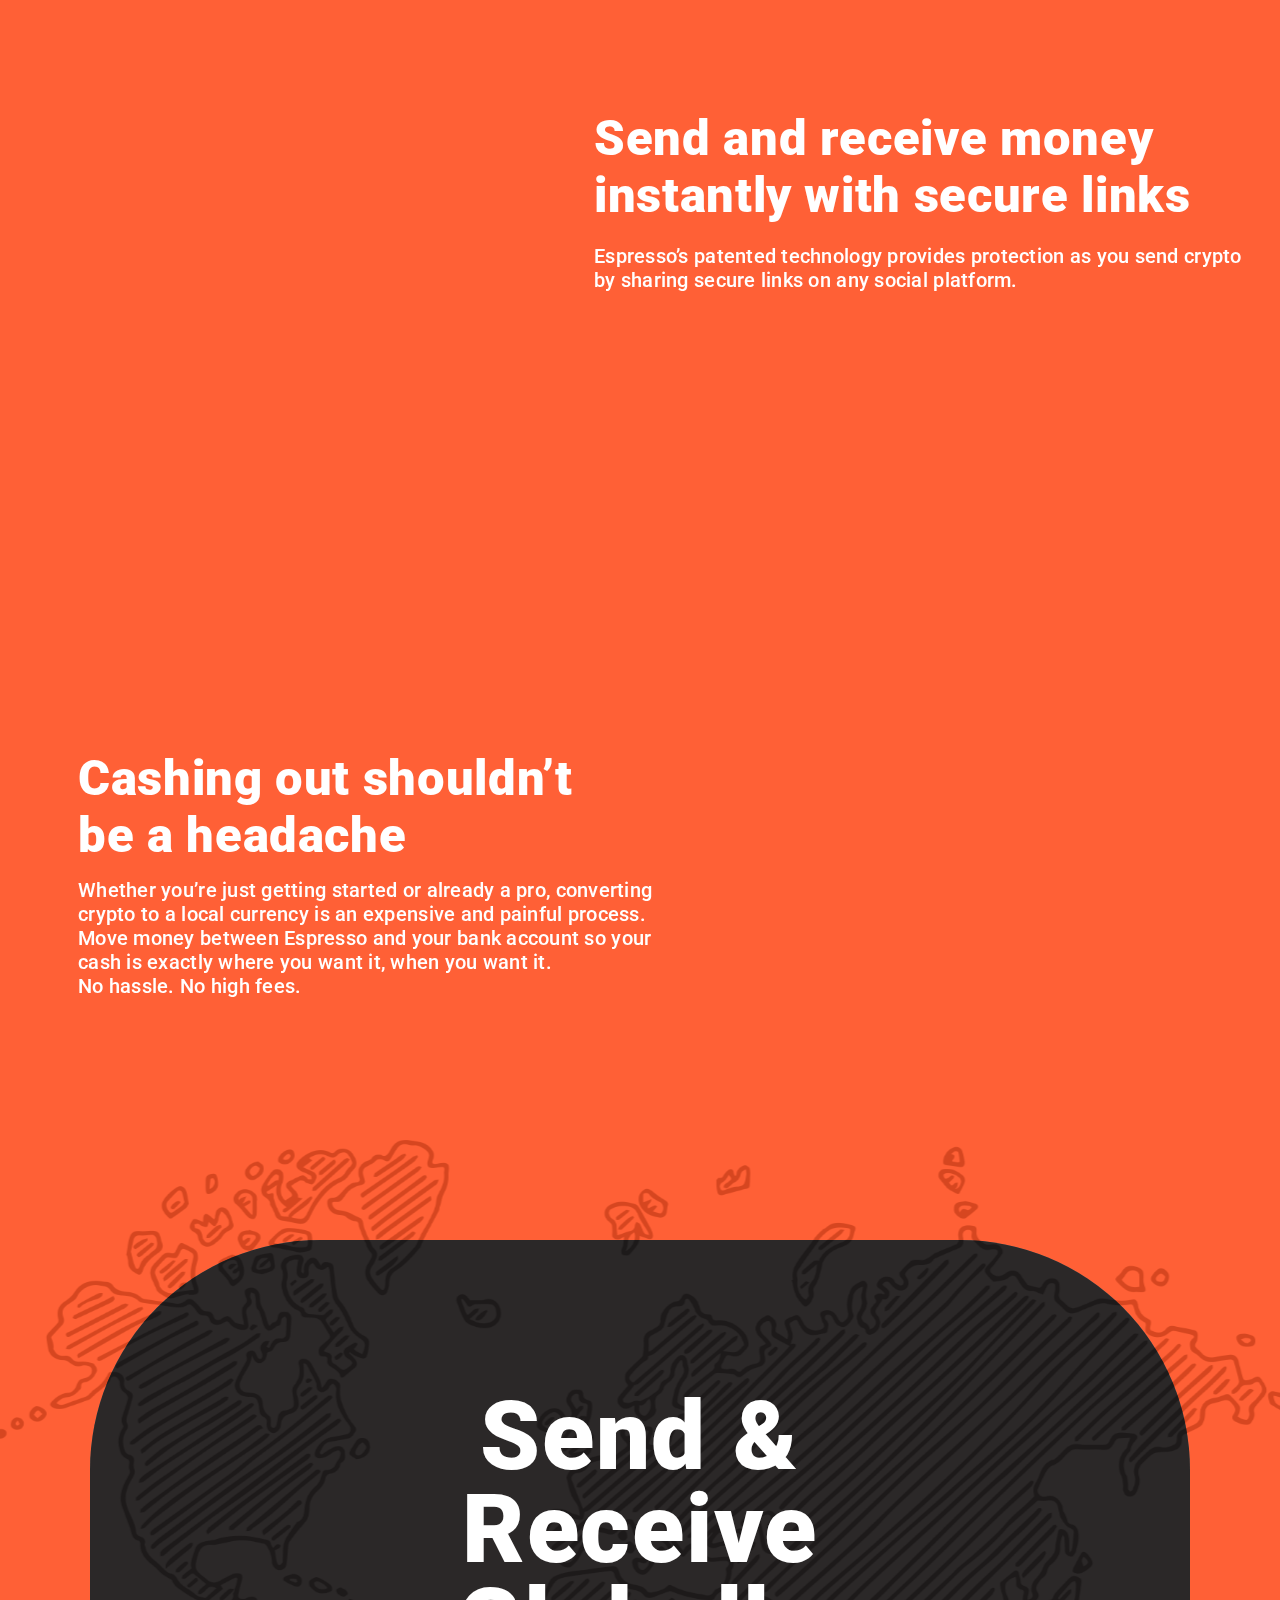
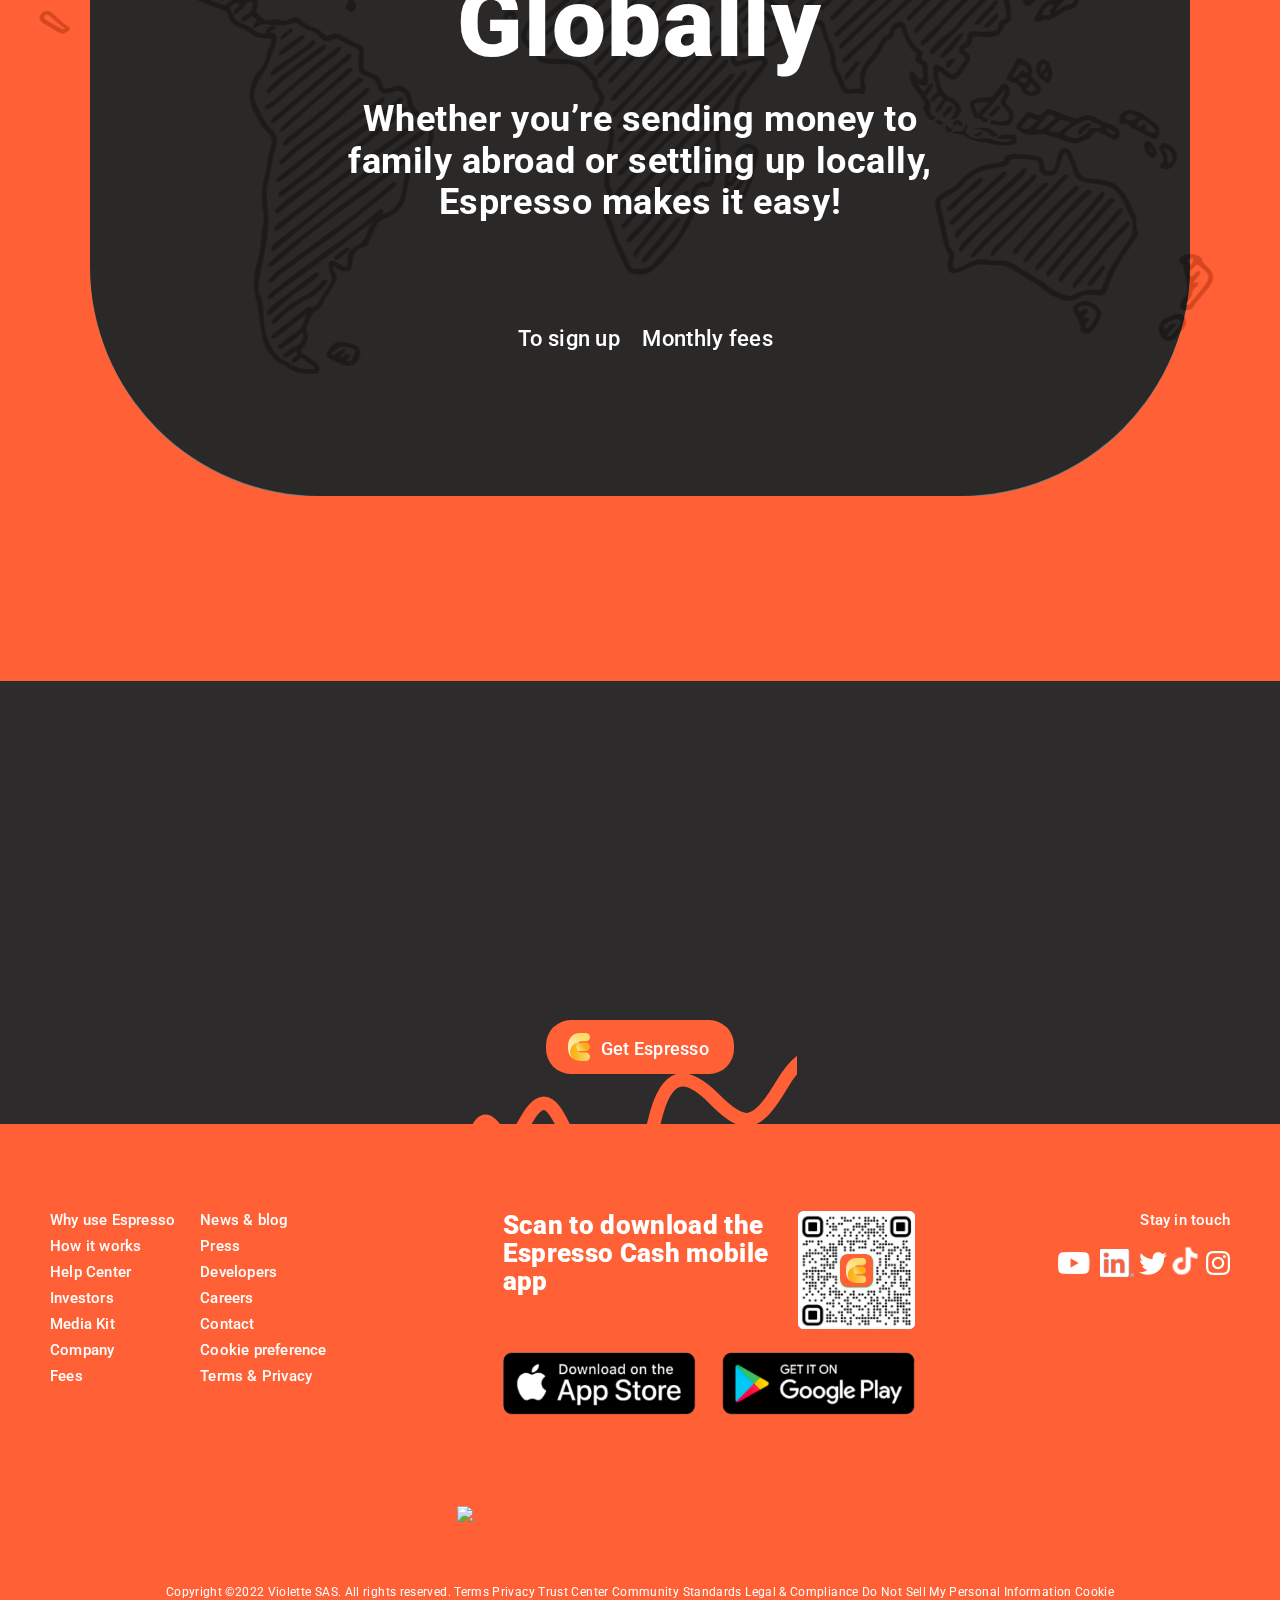
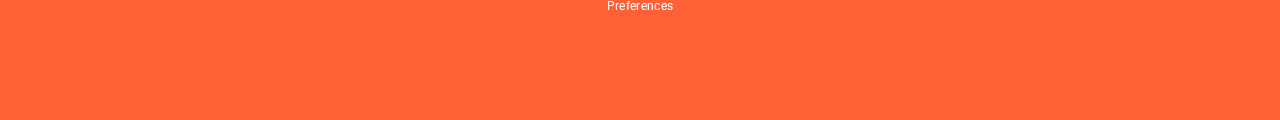
==== commit 6fa4df3f: "upd" ====
--- a/desktop.html
+++ b/desktop.html
@@ -34,7 +34,7 @@
           <img class="logo-tablet-img" src="img/asset-2-2x-copy@2x.png" />
         </div>
         <div class="header-menu">
-          <div class="header-menu-link">Discover</div>
+          <div class="header-menu-link">Send & Receive</div>
           <div class="header-menu-link">Blog</div>
           <div class="header-menu-link">Help</div>
           <div class="get-espresso-1-btn">
@@ -159,6 +159,7 @@
                 </div>
                 <div class="to-sign-up">To sign up</div>
               </div>
+              <div class="spacer"></div>
               <div class="flex-col-6">
                 <div class="x0-1 animate-enter5" show-on-scroll>
                   <img src="img/zerodollar@2x.svg" />
@@ -184,8 +185,9 @@
           </div>
         </div>
         <div class="but-first">
-          <div class="but-first-1 animate-enter1" show-on-scroll>But first,</div>
-          <div class="title animate-enter" show-on-scroll>Espresso!</div>
+          <span class="but-first-1 animate-enter1" show-on-scroll>But first,</span>
+          <br />
+          <span class="title animate-enter" show-on-scroll>Espresso!</span>
         </div>
         <div class="overlap-group1-1">
           <img class="asset-32x-1" src="img/asset-3-2x@2x.png" />
--- a/css/desktop.css
+++ b/css/desktop.css
@@ -19,16 +19,16 @@
   height: 52px;
   width: 100%;
   justify-content: center;
+  padding-left: 50px;
+  padding-right: 50px;
 }
 
 .desktop .header-message {
   display: flex;
-  max-width: 1240px;
+  max-width: 1260px;
   width: 100%;
   justify-content: space-between;
   align-items: center;
-  padding-left: 20px;
-  padding-right: 20px;
 }
 
 /* ----------------------- */
@@ -39,7 +39,7 @@
   align-items: center;
   display: flex;
   padding-top: 28px;
-  padding-bottom: 28px;
+  padding-bottom: 0px;
   max-width: 1376px;
   width: 100%;
   justify-content: space-between;
@@ -53,12 +53,13 @@
   font-size: var(--font-size-xs);
   font-weight: 500;
   letter-spacing: 0.41px;
-  min-height: 16px;
-  width: 326px;
+  max-width: 326px;
 }
 
 .desktop .header-close {
   width: 15px;
+  position: relative;
+  top: 2px;
 }
 
 .desktop .close {
@@ -96,7 +97,6 @@
 
 .desktop .header-menu-link {
   letter-spacing: 0.41px;
-  min-height: 64px;
   margin-left: 40px;
   font-weight: 500;
 }
@@ -108,6 +108,8 @@
   height: 62px;
   margin-left: 40px;
   min-width: 179px;
+  position: relative;
+  top: 5px;
 }
 
 .desktop .overlap-group {
@@ -184,6 +186,7 @@
   font-weight: 900;
   letter-spacing: 1.08px;
   line-height: 74px;
+  margin-top: 60px;
 }
 
 .desktop .the-future-of-paymen {
@@ -710,7 +713,7 @@
   color: var(--white);
   font-family: var(--font-family-roboto);
   font-size: 96px;
-  font-weight: 700;
+  font-weight: 900;
   letter-spacing: 1.71px;
   line-height: 93.5px;
   margin-top: 150px;
@@ -722,10 +725,9 @@
   color: var(--white);
   font-family: var(--font-family-roboto);
   font-size: 36px;
-  font-weight: 800;
+  font-weight: 700;
   letter-spacing: 0.53px;
   line-height: 41.5px;
-  margin-right: 13.0px;
   margin-top: 29px;
   min-height: 125px;
   text-align: center;
@@ -793,6 +795,10 @@
   min-height: 119px;
 }
 
+.desktop .spacer {
+  width: 20px;
+}
+
 .desktop .x0-1 {
   height: 64px;
   margin-left: 0.36px;
@@ -869,7 +875,7 @@
   margin-top: 150px;
   position: relative;
   width: 100%;
-  max-width: 514px;
+  text-align: center;
 }
 
 .desktop .title {
@@ -912,6 +918,7 @@
   opacity: 0;
   transform: translate(-25px, 0);
   white-space: nowrap;
+  position: relative;
 }
 
 .desktop .but-first-1.animate-enter1 {
@@ -1034,6 +1041,7 @@
   min-width: 188px;
   padding: 13px 22px;
   position: relative;
+  margin-top: 30px;
 }
 
 .desktop .asset-32x-1 {
@@ -1337,7 +1345,7 @@
     flex-direction: column;
     padding-left: 30px;
     padding-right: 30px;
-    margin-top: 50px;
+    margin-top: 0px;
   }
 
   .desktop .scan-qr {
@@ -1373,6 +1381,7 @@
     font-size: 38px;
     line-height: 37px;
     text-align: center;
+    margin-top: 0px;
   }
 
   .desktop .scan-to-download-the {
@@ -1501,15 +1510,20 @@
 
   .desktop .send-receive-globa {
     font-size: 45px;
-    margin-top: 80px;
+    margin-top: 64px;
     line-height: 47px;
     min-width: 300px;
   }
 
+  .desktop .send-globally-container {
+    background-position: 23% center;
+    background-size: cover;
+  }
+
 
   .desktop .grey-frame {
-    margin-left: 30px;
-    margin-right: 30px;
+    margin-left: 20px;
+    margin-right: 20px;
     margin-bottom: 0px;
     border-radius: 100px;
     padding-bottom: 60px;
@@ -1553,6 +1567,10 @@
     margin: 0px auto;
   }
 
+  .desktop .but-first-1 {
+    left: -60px;
+  }
+
   .desktop .flex-col-10 {
     width: 100%;
     margin-left: 0px;
@@ -1631,6 +1649,7 @@
   .desktop .an-easy-fast-secu {
     font-size: 59px;
     line-height: 56px;
+    margin-top: 0px;
   }
 
   .desktop .the-future-of-paymen {
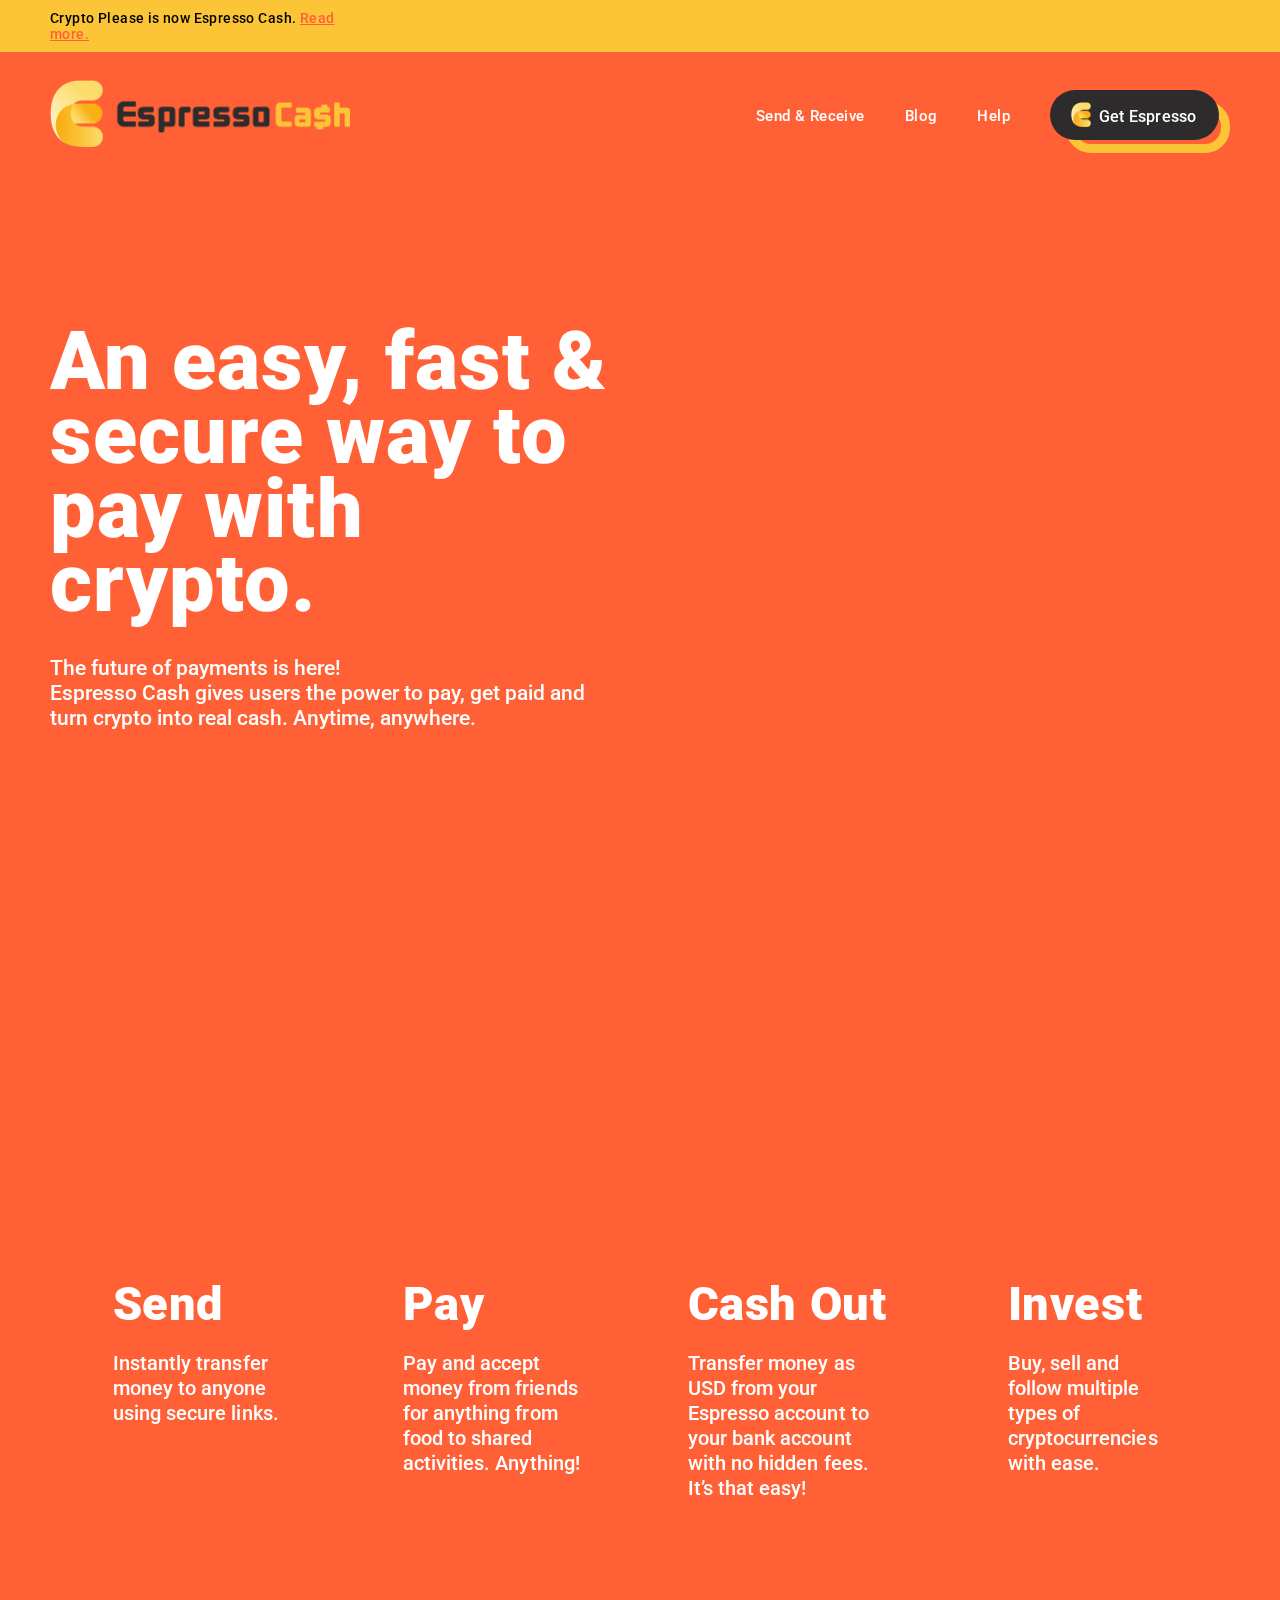
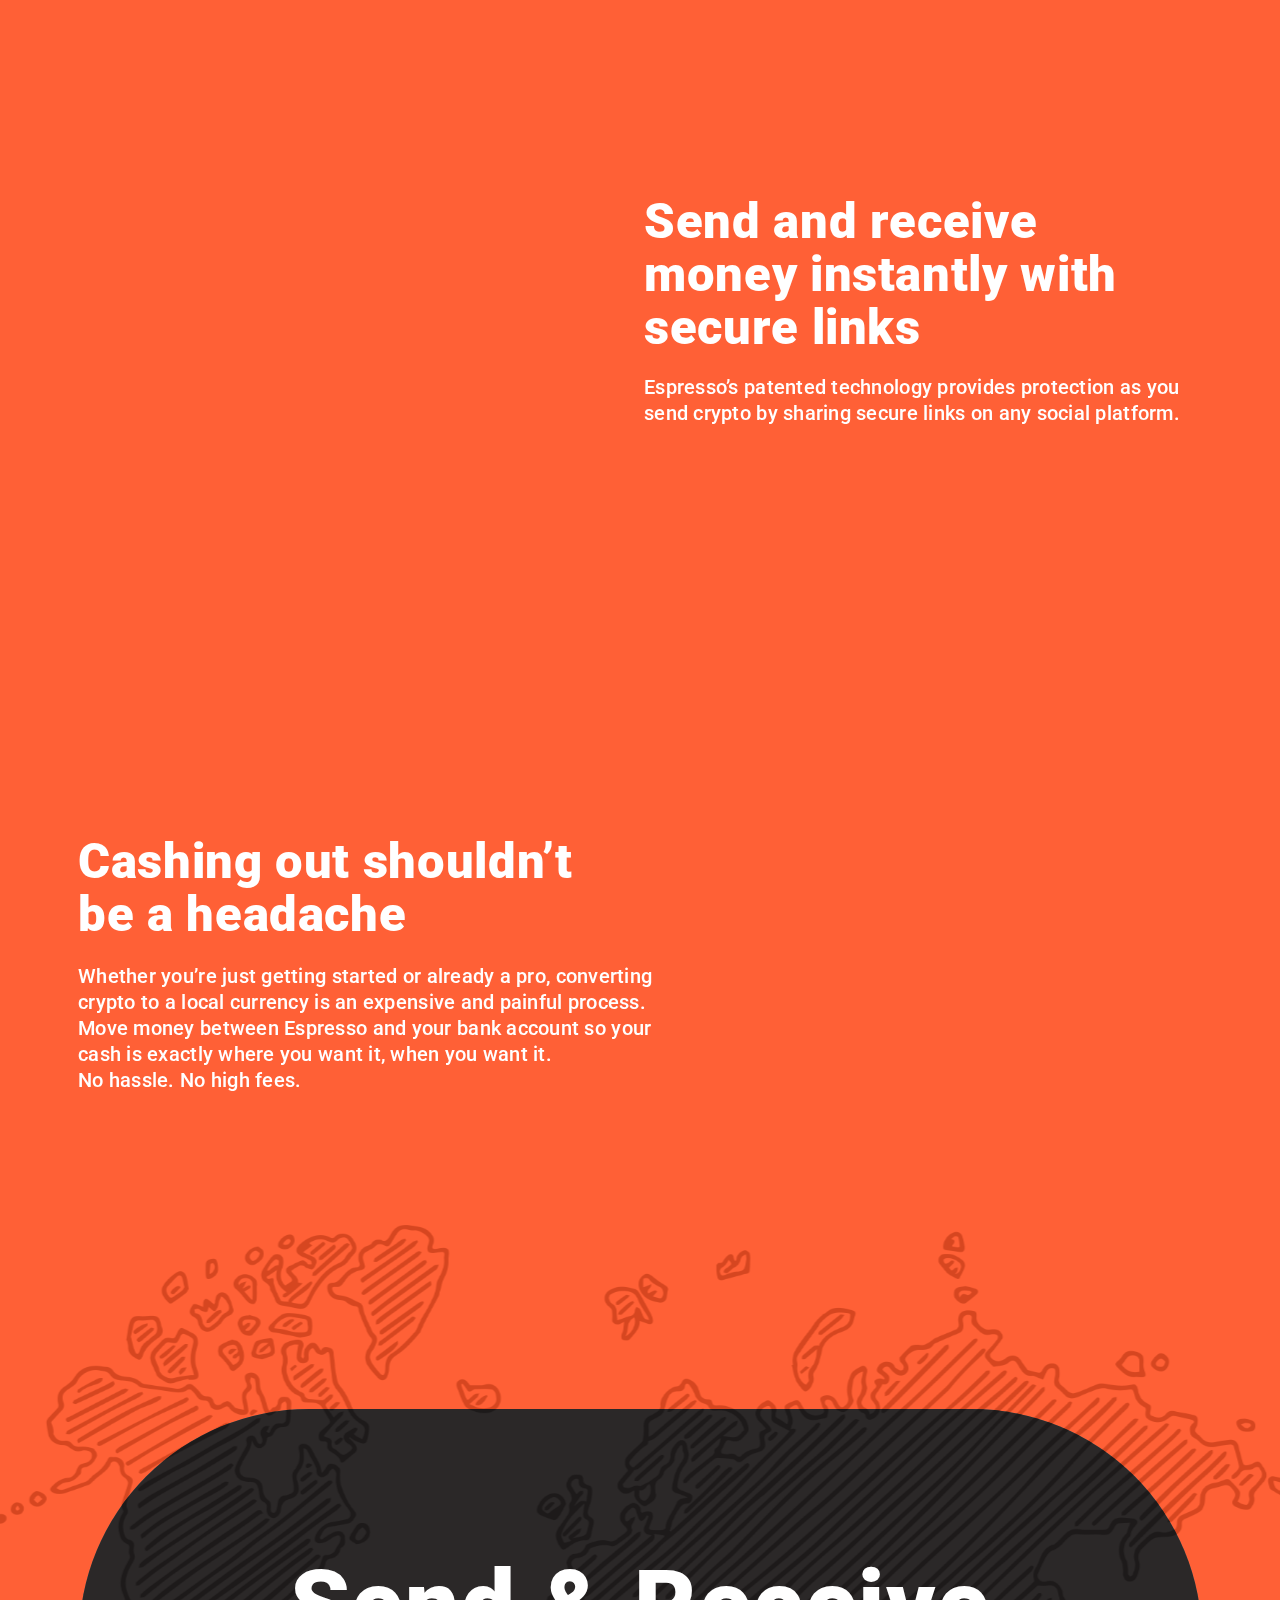
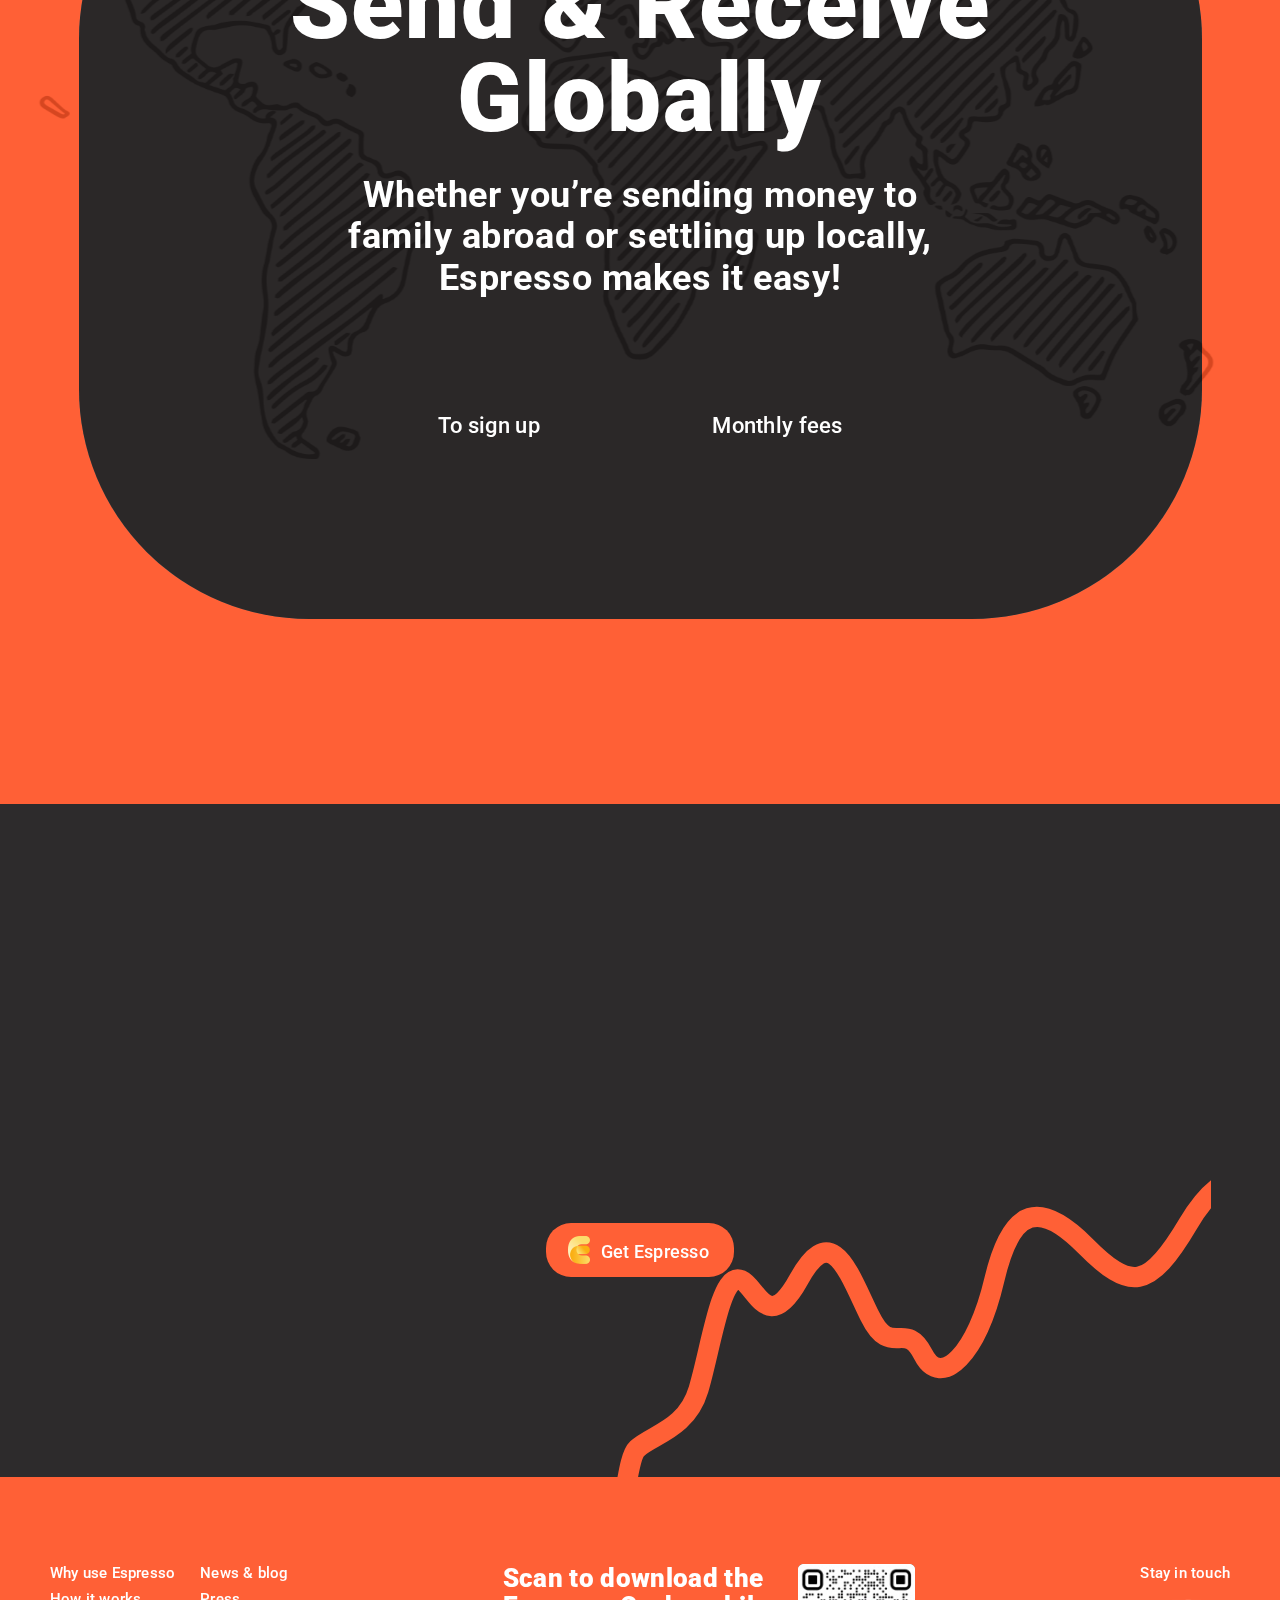
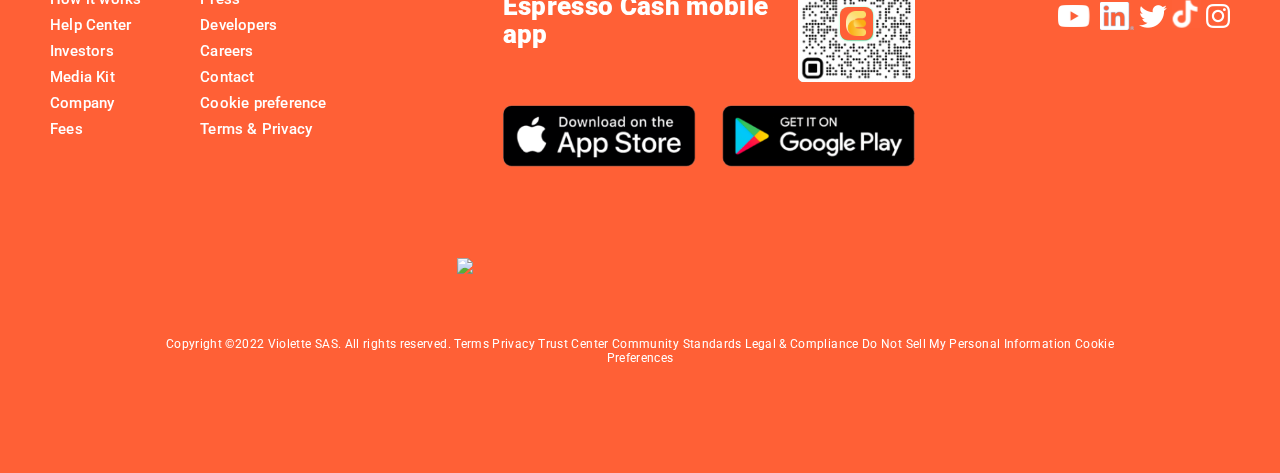
==== commit 7b1433f6: "upd" ====
--- a/desktop.html
+++ b/desktop.html
@@ -176,7 +176,7 @@
             <div class="manage-your-crypto-a roboto-black-white-49px  send-receive-title">
               Manage your crypto and stablecoin investments.
             </div>
-            <div class="whether-youre-just-1  send-receive-content">
+            <div class="whether-youre-just-1">
               Whether you’re just getting started or already a pro, Espresso Cash makes investing easy.
             </div>
           </div>
--- a/css/desktop.css
+++ b/css/desktop.css
@@ -170,6 +170,7 @@
   padding-right: 50px;
   max-width: 1376px;
   width: 100%;
+  justify-content: space-between;
 }
 
 .desktop .pay-with-crypto-txt {
@@ -320,9 +321,11 @@
 .desktop .app-highlights {
   align-items: center;
   display: flex;
-  margin-top: 145px;
+  margin-top: 200px;
   width: 100%;
   justify-content: center;
+  padding-left: 50px;
+  padding-right: 50px;
 }
 
 .desktop .app-highlights-container {
@@ -331,7 +334,7 @@
   grid-template-rows: 1fr;
   justify-content: space-between;
   width: 100%;
-  max-width: 1100px;
+  max-width: 1198px;
 }
 
 .desktop .flex-col-1 {
@@ -413,12 +416,14 @@
   letter-spacing: 0.63px;
   margin-top: 20px;
   width: 100%;
+  max-width: 170px;
 }
 
 .desktop .instantly-transfer-m {
   letter-spacing: 0.07px;
   margin-top: 20px;
   min-height: 180px;
+  max-width: 170px;
 }
 
 .desktop .flex-col-2 {
@@ -455,12 +460,14 @@
   letter-spacing: 0.63px;
   margin-top: 20px;
   width: 100%;
+  max-width: 180px;
 }
 
 .desktop .pay-and-accept-money {
   letter-spacing: 0.07px;
   margin-top: 20px;
   width: 100%;
+  max-width: 180px;
 }
 
 .desktop .flex-col-3 {
@@ -497,12 +504,37 @@
   letter-spacing: 0.63px;
   margin-top: 20px;
   width: 100%;
+  max-width: 200px;
 }
 
 .desktop .transfer-money-as-us {
   letter-spacing: 0.07px;
   margin-top: 20px;
   width: 100%;
+  max-width: 200px;
+}
+
+.desktop .invest {
+  letter-spacing: 0.63px;
+  margin-top: 20px;
+  width: 100%;
+  max-width: 150px;
+}
+
+.desktop .buy-sell-and-follow {
+  letter-spacing: 0.07px;
+  margin-top: 20px;
+  width: 100%;
+  max-width: 150px;
+}
+
+.desktop .hightlight-title {
+  margin-top: 50px;
+}
+
+.desktop .hightlight-content {
+  font-size: 20px;
+  line-height: 25px;
 }
 
 .desktop .flex-col-4 {
@@ -535,23 +567,15 @@
   }
 }
 
-.desktop .invest {
-  letter-spacing: 0.63px;
-  margin-top: 20px;
-  width: 100%;
-}
-
-.desktop .buy-sell-and-follow {
-  letter-spacing: 0.07px;
-  margin-top: 20px;
-  width: 100%;
-}
+
 
 .desktop .send-receive-1 {
   margin-top: 264px;
   width: 100%;
   position: relative;
   max-width: 1224px;
+  padding-left: 50px;
+  padding-right: 50px;
 }
 
 .desktop .overlap-group-container {
@@ -567,6 +591,11 @@
 
 .desktop .send-and-receive-mon {
   letter-spacing: 0.65px;
+  max-width: 500px;
+}
+
+.desktop .send-receive-content {
+  line-height: 26px;
 }
 
 .desktop .espressos-patented {
@@ -599,7 +628,6 @@
 
 .desktop .secure-link-graphic-1 {
   display: block;
-  left: 50px;
   opacity: 0;
   position: absolute;
   top: 0;
@@ -699,13 +727,13 @@
   display: flex;
   flex-direction: column;
   width: 100%;
-  max-width: 1100px;
+  max-width: 1123px;
   border-radius: 230px;
   align-items: center;
-  padding-bottom: 80px;
+  padding-bottom: 127px;
   margin-left: 50px;
   margin-right: 50px;
-  margin-top: 100px;
+  margin-top: 184px;
   margin-bottom: 85px;
 }
 
@@ -717,7 +745,7 @@
   letter-spacing: 1.71px;
   line-height: 93.5px;
   margin-top: 150px;
-  max-width: 693px;
+  max-width: 710px;
   text-align: center;
 }
 
@@ -780,8 +808,7 @@
   font-weight: 500;
   letter-spacing: 0.29px;
   line-height: 26px;
-  margin-left: 10.27px;
-  margin-top: 29px;
+  margin-top: 40px;
   min-height: 26px;
   min-width: 105px;
   text-align: center;
@@ -796,7 +823,7 @@
 }
 
 .desktop .spacer {
-  width: 20px;
+  width: 170px;
 }
 
 .desktop .x0-1 {
@@ -832,7 +859,7 @@
   font-weight: 500;
   letter-spacing: 0.29px;
   line-height: 26px;
-  margin-top: 29px;
+  margin-top: 40px;
   min-height: 26px;
   min-width: 132px;
   text-align: center;
@@ -852,14 +879,14 @@
   background-size: contain;
   background-position: 0px 372px;
   padding-bottom: 50px;
-  padding-left: 20px;
-  padding-right: 20px;
+  padding-left: 50px;
+  padding-right: 50px;
 }
 
 .desktop .investment-container-1 {
   display: flex;
   justify-content: space-between;
-  max-width: 1060px;
+  max-width: 1007px;
   width: 100%;
   position: relative;
 }
@@ -872,7 +899,7 @@
 }
 
 .desktop .but-first {
-  margin-top: 150px;
+  margin-top: 230px;
   position: relative;
   width: 100%;
   text-align: center;
@@ -919,6 +946,7 @@
   transform: translate(-25px, 0);
   white-space: nowrap;
   position: relative;
+  left: -185px;
 }
 
 .desktop .but-first-1.animate-enter1 {
@@ -968,6 +996,7 @@
 
 .desktop .investments-text {
   margin-bottom: 40px;
+  margin-top: 100px;
 }
 
 .desktop .investments-text.animate-enter4 {
@@ -996,6 +1025,7 @@
   font-size: 21px;
   font-style: normal;
   font-weight: 500;
+  max-width: 500px;
 }
 
 .desktop .manage-your-crypto-a {
@@ -1004,6 +1034,11 @@
   font-size: 46px;
   font-weight: 900;
   letter-spacing: 0.65px;
+  max-width: 500px;
+}
+
+.desktop .send-receive-title {
+  line-height: 53px;
 }
 
 .desktop .get-espresso-2-btn {
@@ -1042,6 +1077,7 @@
   padding: 13px 22px;
   position: relative;
   margin-top: 30px;
+  margin-bottom: 150px;
 }
 
 .desktop .asset-32x-1 {
@@ -1312,6 +1348,11 @@
 /* ----------------------- */
 
 @media screen and (max-width: 767px) {
+  .desktop .app-highlights {
+    padding-left: 20px;
+    padding-right: 20px;
+  }
+
   .desktop .app-highlights-container {
     grid-template-columns: 1fr 1fr;
     grid-template-rows: 1fr 1fr;
@@ -1321,6 +1362,8 @@
   .desktop .header {
     padding-left: 30px;
     padding-right: 30px;
+    padding-top: 14px;
+    padding-bottom: 14px;
     background-color: white;
   }
 
@@ -1345,7 +1388,8 @@
     flex-direction: column;
     padding-left: 30px;
     padding-right: 30px;
-    margin-top: 0px;
+    margin-top: 73px;
+    align-items: center;
   }
 
   .desktop .scan-qr {
@@ -1354,6 +1398,7 @@
 
   .desktop .pay-with-crypto-txt {
     width: 100%;
+    max-width: 350px;
   }
 
 
@@ -1436,18 +1481,22 @@
     font-size: 16px;
   }
 
+  .desktop .send-and-receive-mon {
+    max-width: none;
+  }
+
   .desktop .send-receive-title {
     font-size: 38px;
+    line-height: 37px;
   }
 
   .desktop .send-receive-content {
     font-size: 16px;
-    line-height: 19px;
+    line-height: 22px;
   }
 
   .desktop .secure-link-graphic-1 {
     width: 100%;
-    max-width: 250px;
   }
 
   .desktop .send-receive-1 {
@@ -1458,6 +1507,7 @@
     align-items: center;
     padding-left: 30px;
     padding-right: 30px;
+    max-width: 450px;
   }
 
   .desktop .send-receive-container {
@@ -1497,7 +1547,7 @@
     position: static;
     margin-left: 0px;
     width: 100%;
-    max-width: 500px;
+    max-width: 450px;
   }
 
   .desktop .whether-youre-just {
@@ -1505,7 +1555,7 @@
     margin-top: 20px;
     margin-left: 0px;
     width: 100%;
-    max-width: 500px;
+    max-width: 450px;
   }
 
   .desktop .send-receive-globa {
@@ -1518,6 +1568,10 @@
   .desktop .send-globally-container {
     background-position: 23% center;
     background-size: cover;
+  }
+
+  .desktop .spacer {
+    width: 30px;
   }
 
 
@@ -1544,22 +1598,32 @@
 
   }
 
+
+
   .desktop .investment-container-1 {
     flex-direction: column;
+    max-width: 358px;
   }
 
   .desktop .investments-text {
     text-align: center;
+    margin-top: 00px;
+  }
+
+  .desktop .manage-your-crypto-a {
+    max-width: none;
   }
 
   .desktop .whether-youre-just-1 {
     text-align: center;
+    max-width: none;
   }
 
 
 
   .desktop .phone-investments {
     height: 528px;
+    margin-top: 150px;
   }
 
   .desktop .phone-investments-img {
@@ -1567,8 +1631,13 @@
     margin: 0px auto;
   }
 
+  .desktop .but-first {
+    margin-top: 100px;
+  }
+
   .desktop .but-first-1 {
     left: -60px;
+
   }
 
   .desktop .flex-col-10 {
@@ -1614,22 +1683,12 @@
 
 @media screen and (min-width: 768px) and (max-width: 1023px) {
 
-
   .desktop .pay-with-crypto-txt {
     width: 100%;
-    min-width: 380px;
-  }
-
-  .desktop .logo-tablet {
-    margin-left: 30px;
-  }
-
-  .desktop .header-menu {
-    margin-right: 30px;
+    max-width: 380px;
   }
 
   .desktop .pay-with-crypto-img-container {
-    max-width: 380px;
     padding-left: 30px;
     padding-left: 30px;
   }
@@ -1650,36 +1709,85 @@
     font-size: 59px;
     line-height: 56px;
     margin-top: 0px;
+    max-width: 410px;
   }
 
   .desktop .the-future-of-paymen {
     font-size: 18px;
+    max-width: 410px;
   }
 
   .desktop .app-highlights-container {
-    max-width: 900px;
-  }
+    max-width: 920px;
+  }
+
+  .desktop .overlap-group-global {
+    height: 113px;
+    width: 112px;
+  }
+
+  .desktop .place {
+    max-width: 134px;
+  }
+
+  .desktop .instantly-transfer-m {
+    max-width: 134px;
+  }
+
+  .desktop .pay {
+    max-width: 134px;
+  }
+
+  .desktop .pay-and-accept-money {
+    max-width: 134px;
+  }
+
 
   .desktop .highlight-img1 {
-    width: 123px;
+    width: 113px;
+    left: -11px;
   }
 
   .desktop .highlight-img2 {
-    width: 159px;
+    width: 149px;
+    left: -48px;
+  }
+
+  .desktop .name {
+    max-width: 180px;
+  }
+
+  .desktop .transfer-money-as-us {
+    max-width: 180px;
   }
 
   .desktop .highlight-img3 {
-    width: 149px;
+    width: 138px;
+    left: -36px;
+  }
+
+  .desktop .invest {
+    max-width: 134px;
+  }
+
+  .desktop .buy-sell-and-follow {
+    max-width: 134px;
   }
 
   .desktop .highlight-img4 {
-    width: 125px;
+    width: 114px;
+    left: -11px;
   }
 
   .desktop .hightlight-title {
     font-size: 38px;
   }
 
+  .desktop .hightlight-content {
+    font-size: 18px;
+    line-height: 23.5px;
+  }
+
   .desktop .section-content {
     font-size: 21px;
   }
@@ -1688,12 +1796,28 @@
     font-size: 44px;
   }
 
+  .desktop .send-and-receive-mon {
+    max-width: none;
+  }
+
   .desktop .secure-link-graphic-1 {
     width: 310px;
   }
 
   .desktop .send-receive-container {
-    margin-left: 380px;
+    margin-left: 360px;
+  }
+
+  .desktop .investment-container-1 {
+    max-width: 830px;
+  }
+
+  .desktop .manage-your-crypto-a {
+    max-width: 480px;
+  }
+
+  .desktop .whether-youre-just-1 {
+    max-width: 434px;
   }
 
   .desktop .phone {
@@ -1706,8 +1830,6 @@
   }
 
   .desktop .grey-frame {
-    margin-left: 30px;
-    margin-right: 30px;
     margin-bottom: 0px;
   }
 
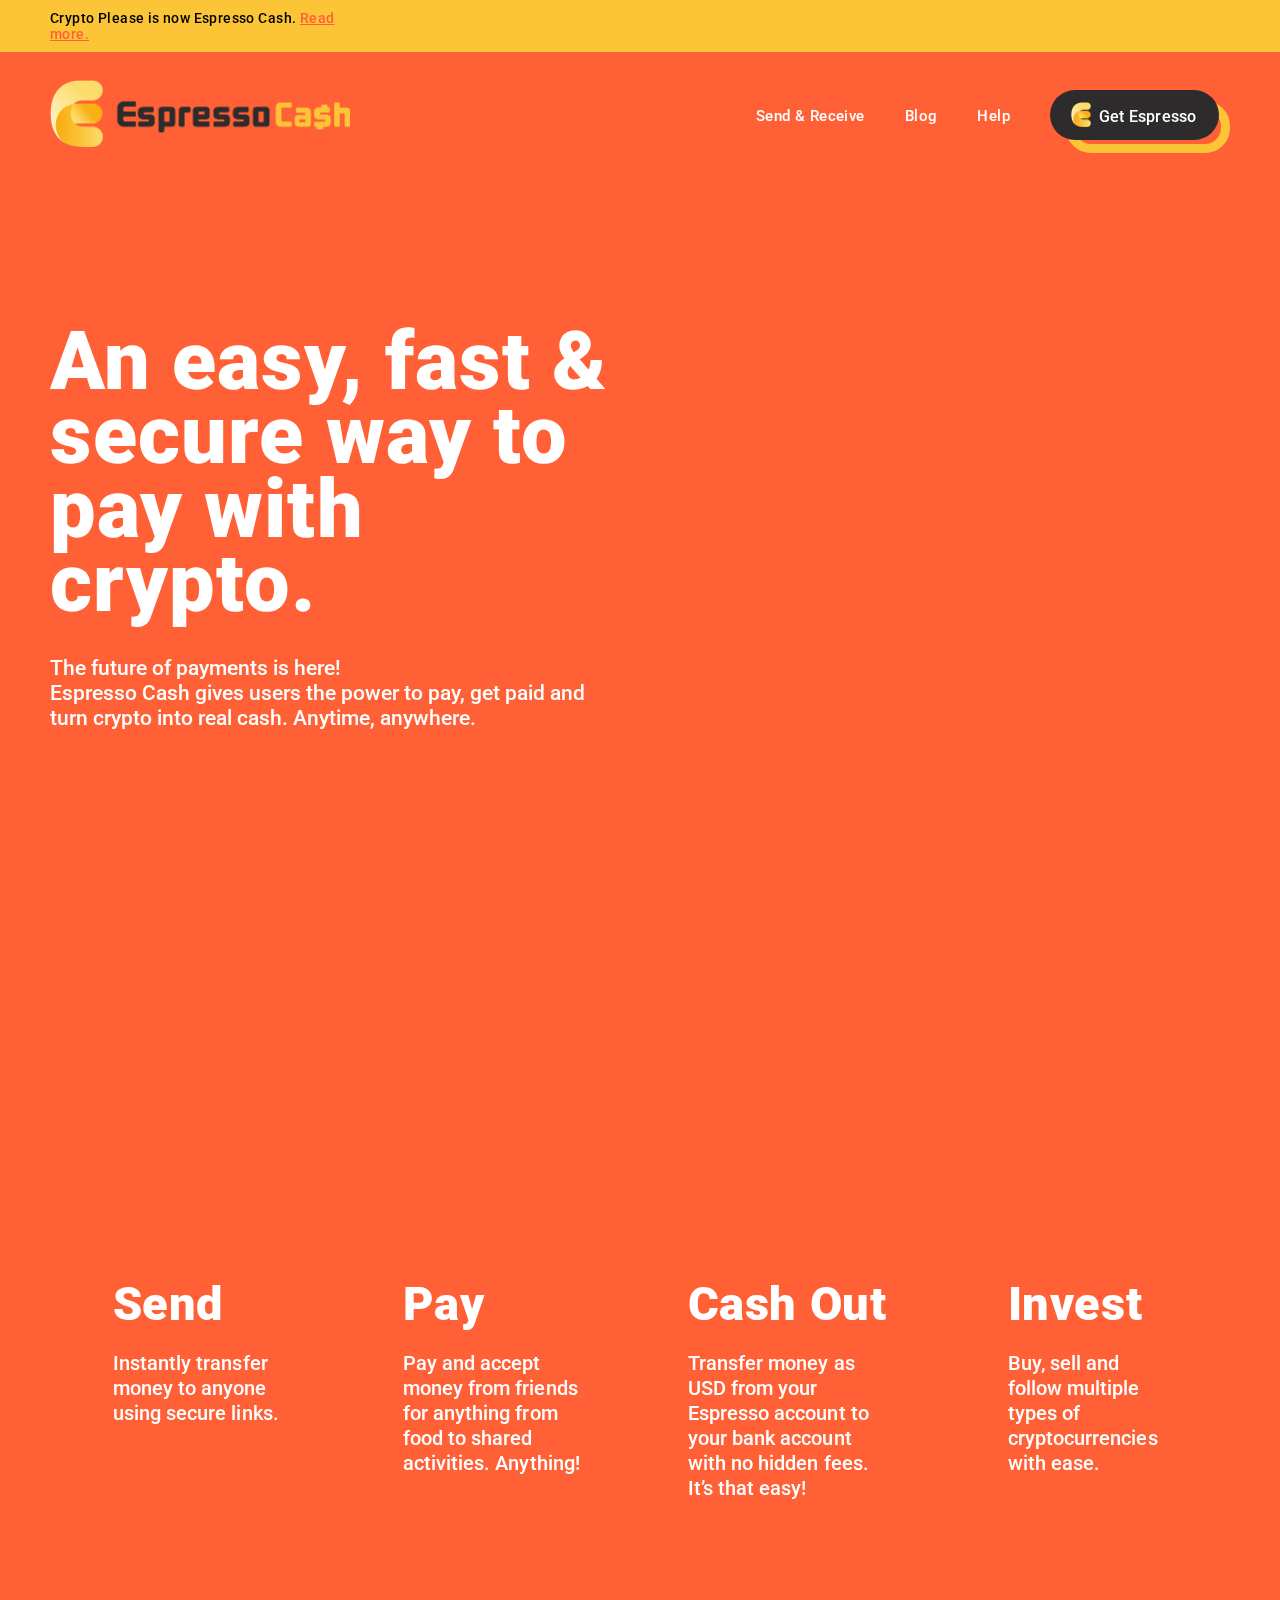
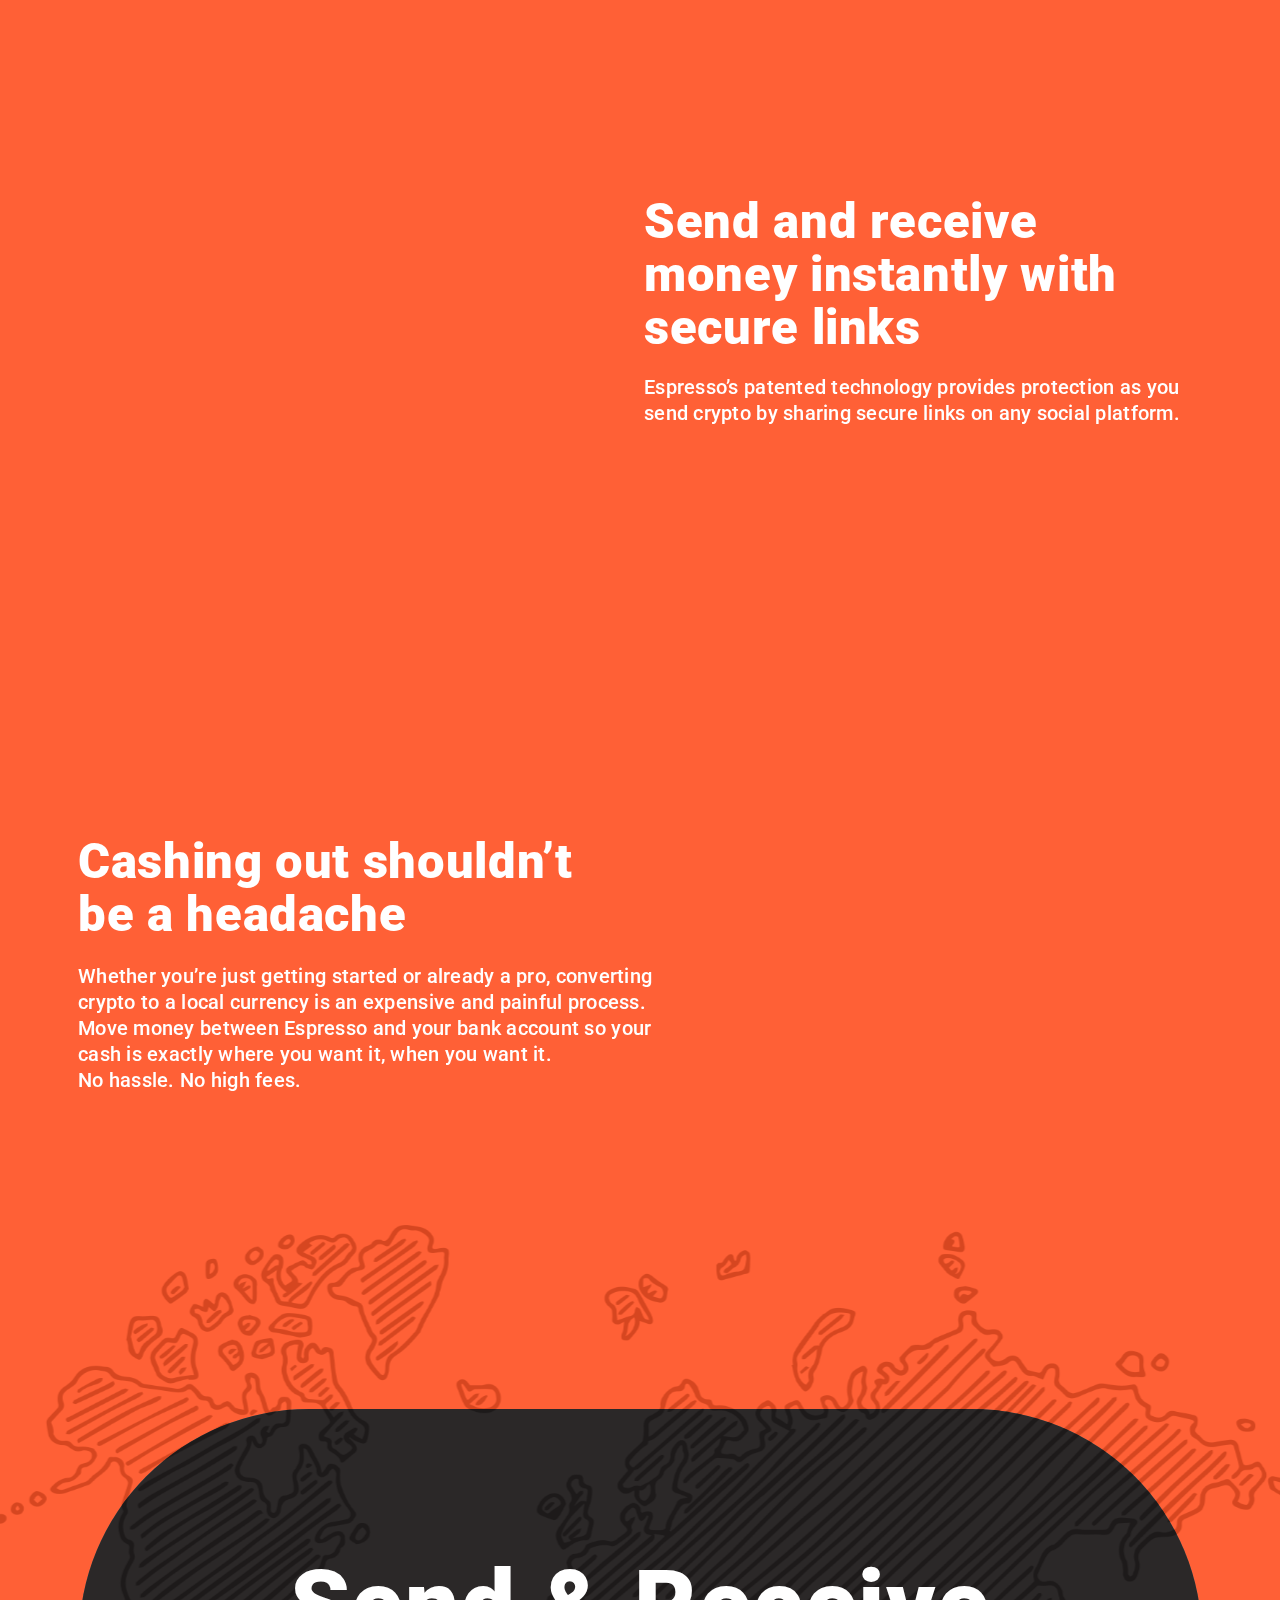
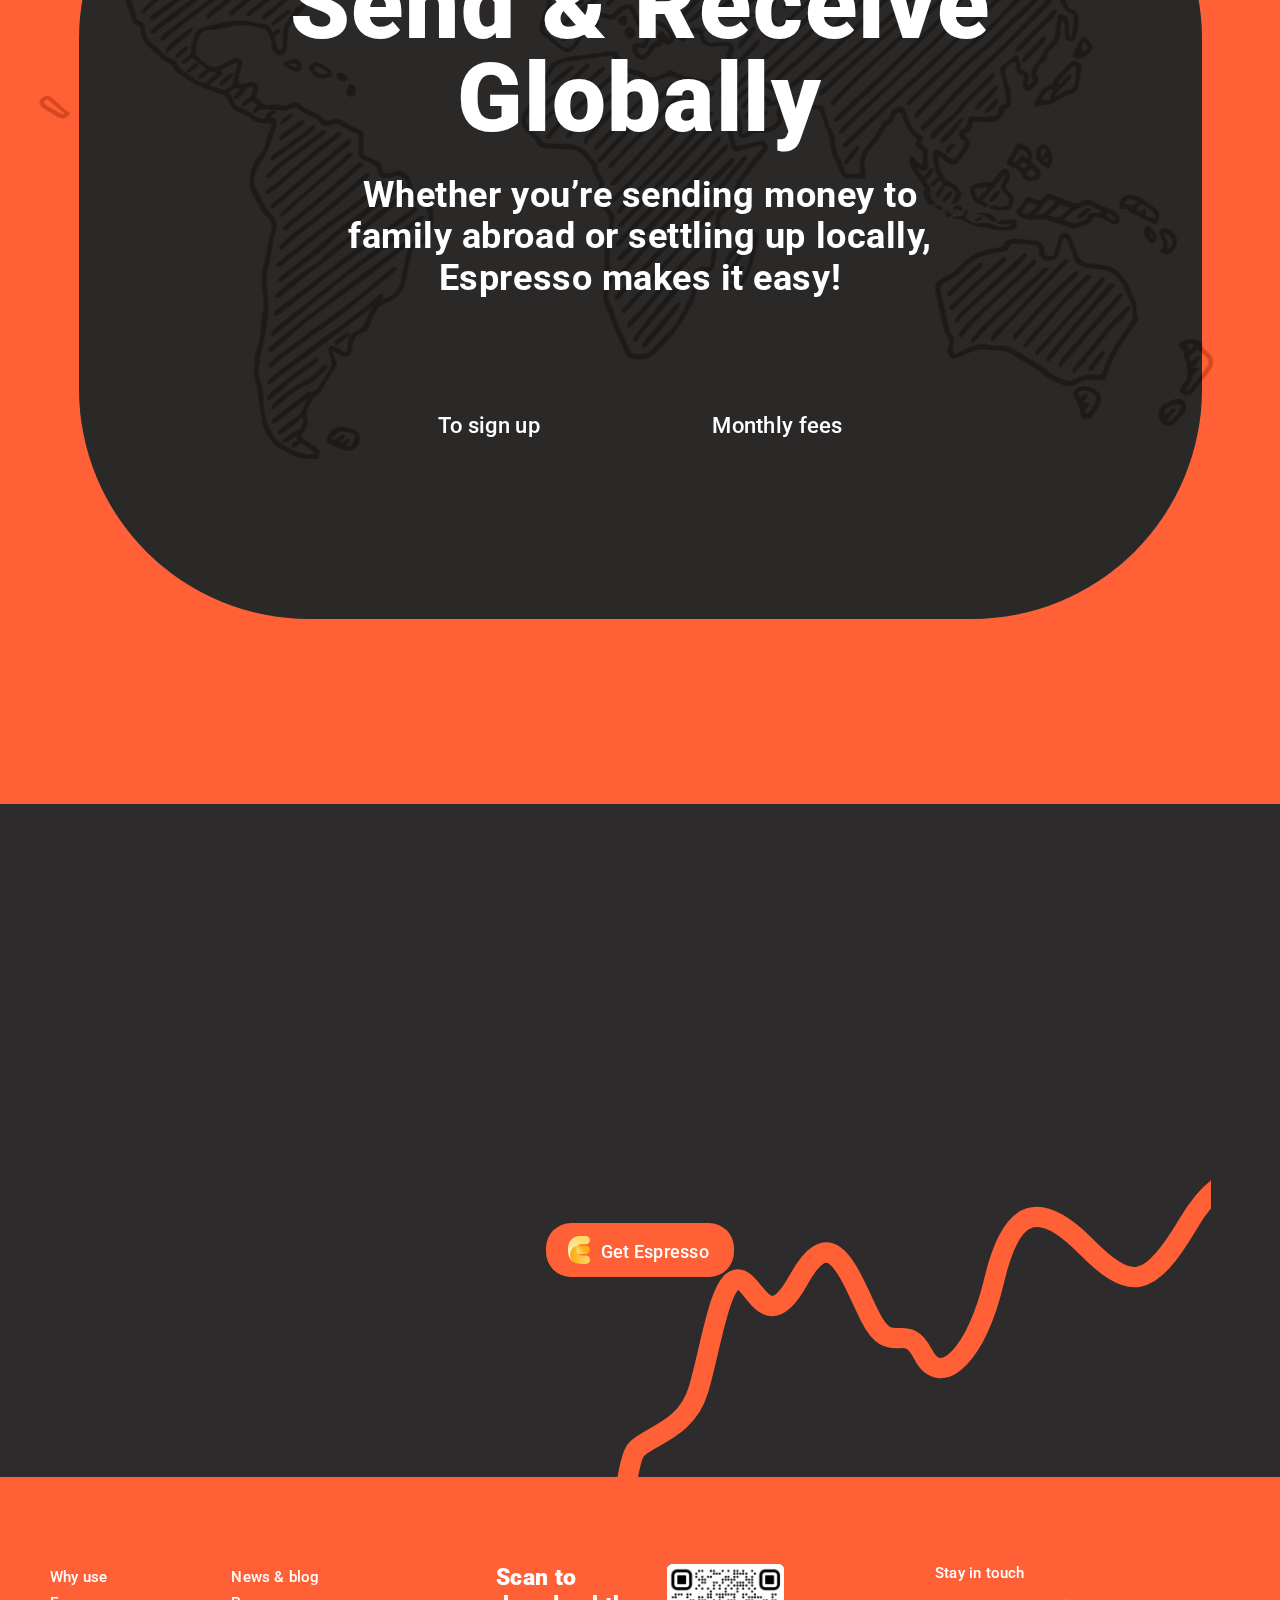
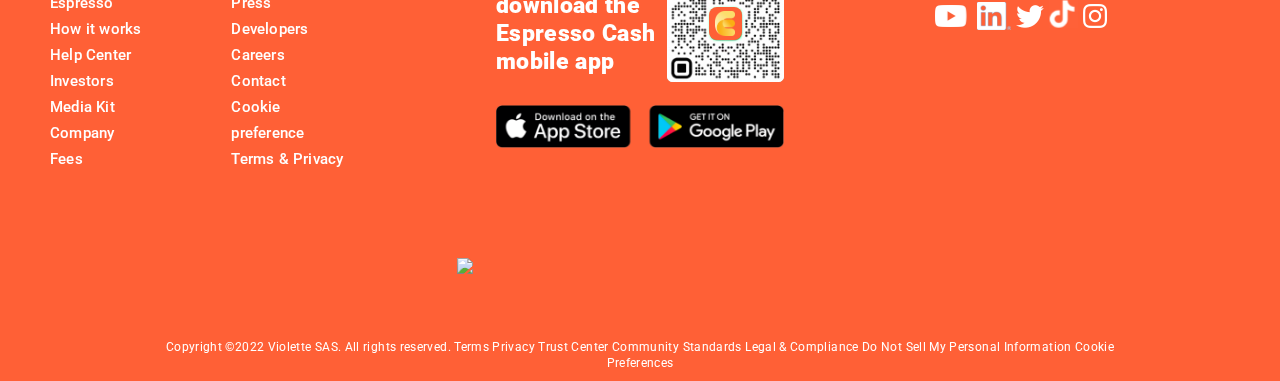
==== commit 38b2d3c1: "upd" ====
--- a/desktop.html
+++ b/desktop.html
@@ -130,7 +130,21 @@
             social platform.
           </div>
         </div>
-        <img class="secure-link-graphic-1 animate-enter7" show-on-scroll src="img/secure-link-graphic-1@2x.png" />
+        <div class="secure-link-graphic-1 animate-enter7" show-on-scroll>
+          Hi!
+          <br /><br />
+          I've just sent you $10 (10 USDC).
+          <br /><br />
+          To receive it, you just need to click on two links. Following the two steps below:
+          <br /><br />
+          Step 1 - Click on the first link:
+          <br /><br />
+          <span class="link-yellow">https://l1.espressocash.com/OSIJDOS</span>
+          <br /><br />
+          Step 2 - When the application asks you, click on the second link:
+          <br /><br />
+          <span class="link-yellow">https://l2.espressocash.com/298JDSSS</span>
+        </div>
         <div class="secure-link-graphic-2 animate-enter8" show-on-scroll>
           <div class="overlap-group-2">
             <img class="phone" src="img/secure-link-graphic@1x.svg" />
--- a/css/desktop.css
+++ b/css/desktop.css
@@ -633,6 +633,24 @@
   top: 0;
   transform: translate(-25px, 0);
   width: 395px;
+  background-color: #2D2B2B;
+  color: white;
+  padding: 50px;
+  border-top-left-radius: 30px;
+  border-bottom-left-radius: 30px;
+  border-bottom-right-radius: 30px;
+  font-family: var(--font-family-roboto);
+  font-size: 18px;
+  font-weight: 400;
+  line-height: 20px;
+  padding-top: 80px;
+  padding-bottom: 80px;
+  overflow-wrap: break-word;
+}
+
+.desktop .link-yellow {
+  color: #F6C83B;
+  font-weight: 500;
 }
 
 .desktop .secure-link-graphic-1.animate-enter7 {
@@ -1101,7 +1119,6 @@
   background-color: var(--outrageous-orange);
   display: flex;
   flex-direction: column;
-  min-height: 556px;
   margin-top: 40px;
   width: 100%;
   padding-left: 50px;
@@ -1113,18 +1130,11 @@
   margin-top: 47px;
   width: 100%;
   justify-content: space-between;
-  grid-template-columns: 3fr 3fr 2fr;
+  grid-template-columns: 2fr 4fr 2fr;
   grid-template-rows: 1fr;
   max-width: 1242px;
 }
 
-.desktop .flex-col-7 {
-  align-items: flex-start;
-  display: flex;
-  flex-direction: column;
-  width: 100%;
-}
-
 .desktop .flex-row-3 {
   align-items: flex-start;
   display: flex;
@@ -1140,15 +1150,14 @@
 
 .desktop .header-link {
   letter-spacing: 0.20px;
-  min-height: 18px;
-  margin-bottom: 8px;
+  line-height: 26px;
 }
 
 .desktop .flex-col-9 {
   align-items: flex-start;
   display: flex;
   flex-direction: column;
-  margin-left: 25px;
+  margin-left: 69px;
   min-height: 94px;
 }
 
@@ -1176,15 +1185,14 @@
 .desktop .scan-to-download-the-1 {
   color: var(--white);
   font-family: var(--font-family-roboto);
-  font-size: var(--font-size-xl);
+  font-size: 23px;
   font-weight: 900;
   letter-spacing: 0.35px;
   line-height: 28px;
   width: 100%;
   position: relative;
+  max-width: 288px;
   justify-self: center;
-  padding-left: 10px;
-  padding-right: 20px;
 }
 
 .desktop .qr-code-1 {
@@ -1200,7 +1208,7 @@
 }
 
 .desktop .follow-flex {
-  align-items: flex-end;
+  align-items: flex-start;
   display: flex;
   flex-direction: column;
   justify-self: end;
@@ -1221,7 +1229,6 @@
   align-items: flex-start;
   display: flex;
   flex-wrap: wrap;
-  justify-content: flex-end;
 }
 
 .desktop .youtube {
@@ -1334,7 +1341,9 @@
   max-width: 1008px;
   width: 100%;
   text-align: center;
-  margin-bottom: 20px;
+  margin-bottom: 5px;
+  line-height: 16px;
+  padding-bottom: 5px;
 }
 
 .desktop .download-app-img {
@@ -1617,6 +1626,8 @@
   .desktop .whether-youre-just-1 {
     text-align: center;
     max-width: none;
+    font-size: 22px;
+    line-height: 25px;
   }
 
 
@@ -1641,28 +1652,32 @@
   }
 
   .desktop .flex-col-10 {
-    width: 100%;
     margin-left: 0px;
   }
 
   .desktop .asset-22x {
-    margin-top: 50px;
+    margin-top: 28px;
+    max-width: 319px;
   }
 
   .desktop .footer-container {
     grid-template-columns: 1fr;
-    grid-template-rows: 1fr 1fr 1fr;
+    grid-template-rows: 1fr 1fr 100px;
   }
 
   .desktop .scan-to-download-the-1 {
     font-size: 23px;
     padding-right: 0px;
     padding-left: 0px;
+    max-width: 303px;
+    margin-top: 30px;
   }
 
   .desktop .follow-flex {
+    align-items: flex-start;
+    max-width: 302px;
+    margin: 0px auto;
     margin-top: 20px;
-    align-items: flex-start;
   }
 
   .desktop .title {
@@ -1672,6 +1687,11 @@
   .desktop .footer {
     padding-left: 20px;
     padding-right: 20px;
+  }
+
+  .desktop .flex-col-7 {
+    margin: 0px auto;
+    max-width: 300px;
   }
 
 }
@@ -1851,4 +1871,16 @@
     height: 616px;
   }
 
+  .desktop .footer-container {
+    grid-template-columns: 3fr 3fr 1fr;
+  }
+
+  .desktop .flex-col-9 {
+    margin-left: 40px;
+  }
+
+  .desktop .flex-col-10 {
+    margin-left: 10px;
+  }
+
 }